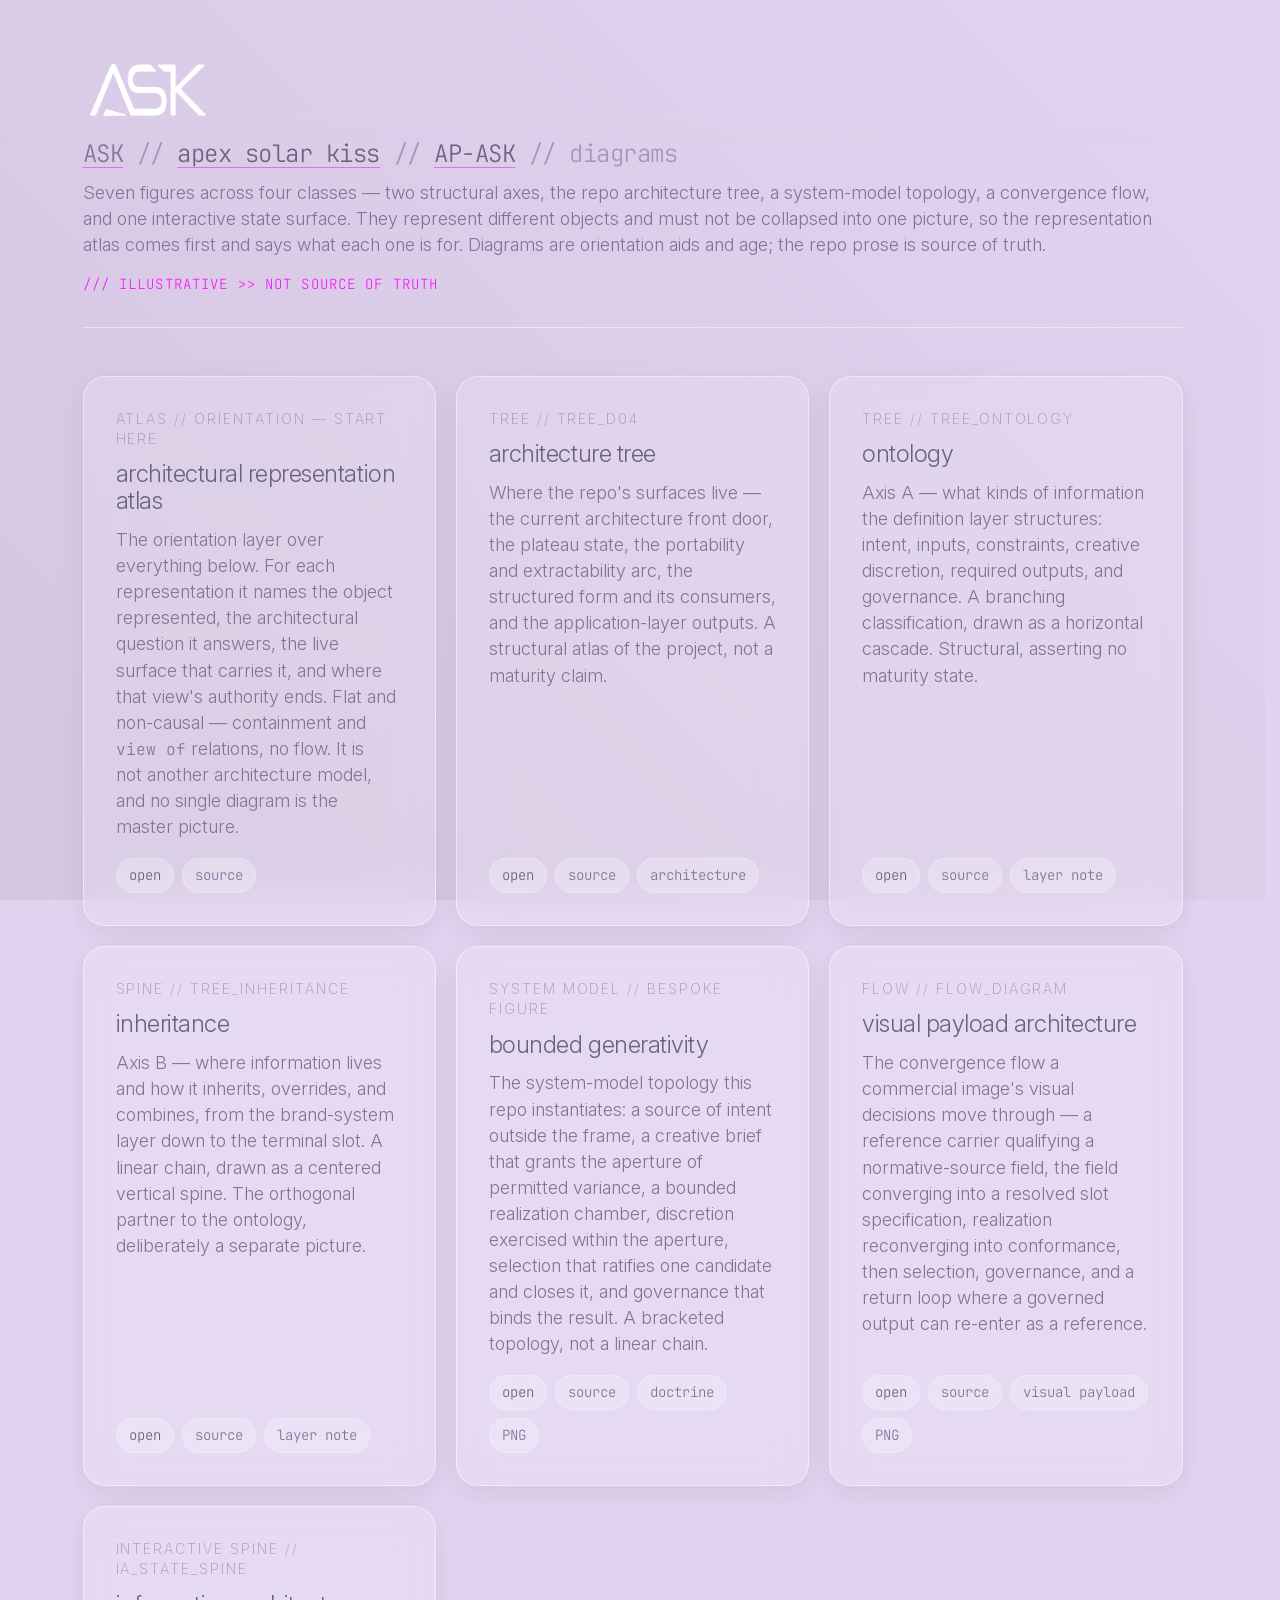
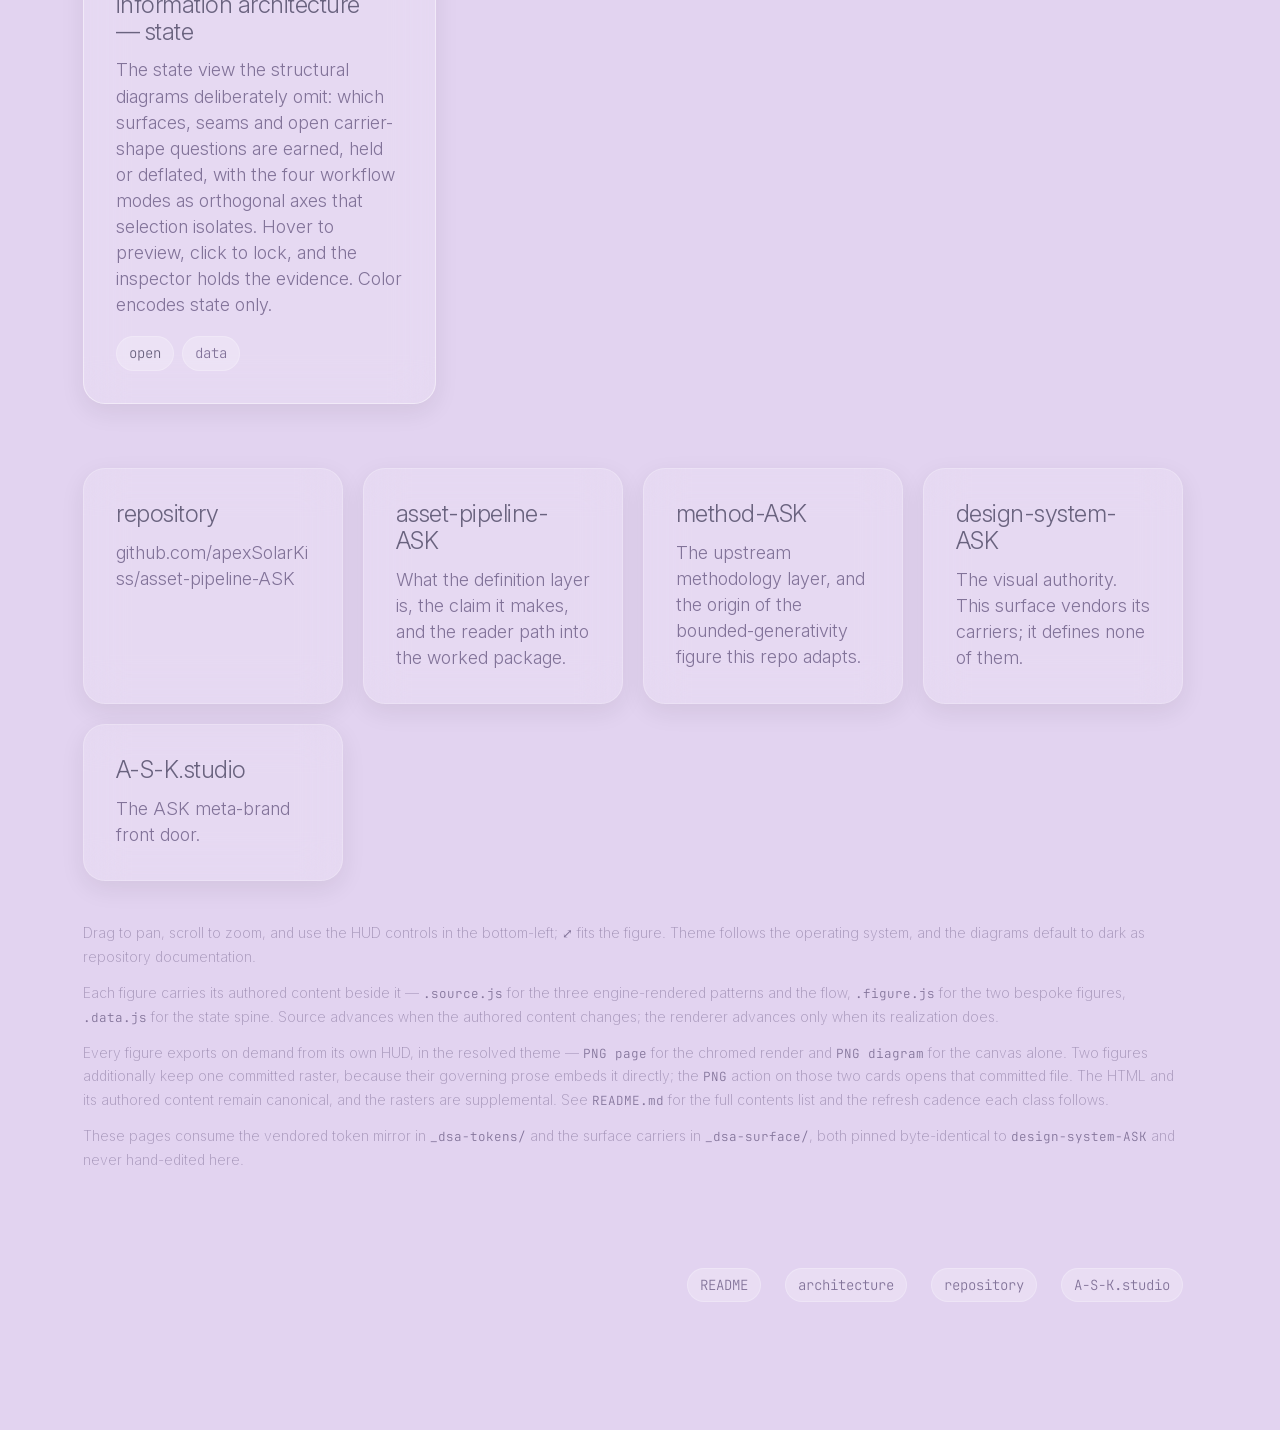
==== docs/diagrams/index.html @ 3e55ba70 "feat(read): build reading pages from the Markdown at deploy time, beside the approved landing page (" ====
<!DOCTYPE html>
<html lang="en">
<head>
<meta charset="UTF-8">
<meta name="viewport" content="width=device-width, initial-scale=1.0">
<title>asset-pipeline-ASK // diagrams</title>
<meta name="description" content="asset-pipeline-ASK // seven illustrative figures across four classes — the representation atlas that orients them, two structural axes, the repo architecture tree, the bounded-generativity system model, the visual-payload convergence flow, and the interactive architecture-state spine.">
<meta name="color-scheme" content="light dark">
<link rel="icon" type="image/svg+xml" href="/favicon.svg">
<link rel="icon" type="image/png" sizes="32x32" href="/favicon-32.png">
<link rel="apple-touch-icon" href="/apple-touch-icon.png">
<!-- ============================================================
     DIAGRAM FRONT DOOR — asset-pipeline-ASK/docs/diagrams/index.html

     A live navigation surface for the seven diagram pages in this folder. It
     opens from the deployment or by double-click from a clean clone. Local
     assets and destinations inside the deployed `docs/` root resolve relative
     to this file. Repo-root owner documents outside that root, and fleet routes
     to other repos or surfaces, use canonical external locators.

     In a clone, the source, data, document and README links open the raw
     files they name. The site build (tools/read/) composes the deployed copy
     of this page from this file: it maps each of those links to the reading
     page or source view generated from the same file, and renders the
     build-only <template data-read-build> fragment, whose destination exists
     only in a built site: the documents route below. Apart from those links
     and the template's tags, the page is served as written here, and the
     figures, PNGs and diagram files are the same in both.

     This page is ASSET-PIPELINE-ASK-OWNED composition over vendored
     design-system-ASK carriers. The carriers under _dsa-surface/ are pinned
     byte-identical copies and are never hand-edited here; the tokens and fonts
     resolve from the existing _dsa-tokens/ mirror this folder already carries
     for the diagrams, so no second token or font copy exists.

     TIER BOUNDARY. This page is an ASK-branded surface and carries an
     ASK-assigned Tier-3 value in the shell's mark slot. The seven figures it
     indexes remain Tier 1 + Tier 2 only — the assignment does not propagate
     into them, does not make asset-pipeline-ASK ASK-the-entity, and does not
     come from surface-shell, which ships a slot and no mark. Any future
     independent asset-pipeline-ASK brand is a separate identity migration.
     See README.md.

     ORDER IS SEMANTIC, NOT GEOMETRIC. The representation atlas leads because it
     is the orientation layer over everything below it — it names, per view, the
     object represented, the question it answers, and where that view's authority
     ends. No single diagram is the master picture. It takes the same inert card
     as every other figure: one grid, one panel class, no hero variant. The
     remaining six hold the folder's existing inventory order.

     The diagrams are ILLUSTRATIVE, not source of truth. Repo prose is
     authoritative; each card links the document that owns what it draws, where a
     current public owner exists. The atlas is an orientation aid over the other
     views rather than a modelled object with its own doctrine owner, and the
     state spine is authored in its own data carrier — so neither borrows a third
     action it does not have. Two figures carry a committed raster because their
     governing prose embeds it directly; those cards expose it.
     ============================================================ -->
<link rel="stylesheet" href="_dsa-tokens/colors_and_type.css">
<link rel="stylesheet" href="_dsa-surface/surface-panel.css">
<link rel="stylesheet" href="_dsa-surface/surface-action.css">
<link rel="stylesheet" href="_dsa-surface/surface-shell.css">
<style>
  :root { --gap: 20px; }
  /* Local delta only. The foundation already binds the gradient, the foreground
     ramp, the sans default and antialiasing; restating them here would also
     reset background-attachment and give this surface a different gradient
     behavior from the rest of the family. What remains is a full-height field.

     No page-wide font-family sits here. Mono is the earned exception, declared
     by the roles that hold it — the shell title, badge and footer, the compact
     actions, and code literals through the foundation — never a page default. */
  body { min-height: 100vh; }

  /* min(320px, 100%): keep the 320px track minimum wherever the content column
     can hold it, but let the track shrink to the available width on a narrow
     phone. A bare 320px minimum overflows the shell's content column at a 320px
     viewport. */
  .grid { display: grid; grid-template-columns: repeat(auto-fill, minmax(min(320px, 100%), 1fr)); gap: var(--gap); }

  /* Card chrome and column rhythm resolve from the vendored surface-panel
     contract. Only what that contract deliberately leaves to the consuming
     surface stays here. */
  .card .cls { font-size: var(--fs-caption); letter-spacing: 0.14em; text-transform: uppercase; color: var(--fg-3); }
  .card p { color: var(--fg-2); }

  /* The action ROW is this page's — where controls sit in the card, how they
     wrap, and the rhythm above them. The controls themselves are the vendored
     surface-action contract and declare their own type, geometry, paint and
     interaction. Four actions is this page's maximum and wraps to a second line
     before the card's own column narrows. */
  .actions { display: flex; flex-wrap: wrap; gap: 8px; margin-top: auto; padding-top: 6px; }

  /* Repo-level destinations. Each has exactly one target, so each is a
     full-panel link — the panel IS the anchor and carries no control inside it.
     That is the opposite relationship from a diagram card, which is inert and
     carries its own actions, and the two must not be conflated. */
  .routes { display: grid; grid-template-columns: repeat(auto-fill, minmax(min(240px, 100%), 1fr)); gap: var(--gap); margin-top: var(--space-8); }
  .route { min-width: 0; }
  .route .name { display: block; }
  /* Two declarations the shared panel contract deliberately does NOT own: the
     supporting foreground, which each consuming surface keeps, and the URL
     break. Without the foreground these descriptions inherit
     `a.surface-panel`'s --fg-1 and collapse onto the title's level; `anywhere`
     gives the bare repository URL a break opportunity and lowers its
     min-content contribution. */
  .route .what { display: block; color: var(--fg-2); overflow-wrap: anywhere; }

  .page-note { margin: 40px 0 0; color: var(--fg-3); font-size: var(--fs-caption); line-height: 1.7;
               display: flex; flex-direction: column; gap: var(--space-3); }
  /* The foundation styles bare `p` at Body size on its own line-height and
     foreground, and an element rule outranks what a container passes down — so
     size, line-height AND color are restated as `inherit`. Without color these
     paragraphs render brighter than the code spans inside them. */
  .page-note p { margin: 0; font-size: inherit; line-height: inherit; color: inherit; }
  .page-note code { color: var(--fg-2); }
</style>
</head>
<body>
<div class="surface">

  <header class="surface-head">
    <div class="surface-head-main">
      <a class="surface-mark" href="index.html" aria-label="asset-pipeline-ASK diagrams home">
        <img class="surface-mark-light" src="_dsa-surface/assets/logo-ASK-white.png" alt="" aria-hidden="true" width="2160" height="974">
        <img class="surface-mark-dark" src="_dsa-surface/assets/logo-ASK-lavender-ASK.png" alt="" aria-hidden="true" width="2160" height="974">
      </a>
      <!-- BREADCRUMB, not a plain title. This surface has real navigable public
           ancestors above it, and the pattern's test is ancestry rather than local
           rootedness, so the complete public path is shown: the meta-brand front
           door, the apex solar kiss studio route, the project's landing page at
           the deployment root, and the current leaf. That ancestor is labeled
           `AP-ASK`, the project's public name, because a segment names the place
           it goes rather than a repository namespace; the GitHub repository is a
           UTILITY destination and sits in the navigation panel, never in the
           ancestry. The chain is authored once, visibly; the panel derives its
           path from it, which is why there is no data-nav-root-* configuration
           below. -->
      <nav class="surface-breadcrumb" aria-label="Breadcrumb">
        <h1 class="surface-title"><a class="org" href="https://a-s-k.studio/">ASK</a> <span class="sep" aria-hidden="true">//</span> <a href="https://a-s-k.studio/apex-solar-kiss">apex solar kiss</a> <span class="sep" aria-hidden="true">//</span> <a href="../index.html">AP-ASK</a> <span class="sep" aria-hidden="true">//</span> <span class="page" aria-current="page">diagrams</span></h1>
      </nav>
      <p class="surface-lede">Seven figures across four classes — two structural axes, the repo architecture tree, a
        system-model topology, a convergence flow, and one interactive state surface. They represent different objects
        and must not be collapsed into one picture, so the representation atlas comes first and says what each one is
        for. Diagrams are orientation aids and age; the repo prose is source of truth.</p>
      <span class="surface-badge">illustrative &gt;&gt; not source of truth</span>
    </div>
  </header>

  <hr class="surface-rule">

  <main class="surface-payload">

  <div class="grid">

    <div class="card surface-panel">
      <div class="cls">atlas // orientation — start here</div>
      <h2 class="surface-panel-title">architectural representation atlas</h2>
      <p class="surface-panel-support">The orientation layer over everything below. For each representation it names the object represented, the architectural question it answers, the live surface that carries it, and where that view's authority ends. Flat and non-causal — containment and <code>view of</code> relations, no flow. It is not another architecture model, and no single diagram is the master picture.</p>
      <div class="actions">
        <a class="surface-action" href="asset-pipeline-ASK_architectural-representation-atlas.html">open</a>
        <a class="surface-action surface-action--secondary" href="asset-pipeline-ASK_architectural-representation-atlas.figure.js">source</a>
      </div>
    </div>

    <div class="card surface-panel">
      <div class="cls">tree // TREE_D04</div>
      <h2 class="surface-panel-title">architecture tree</h2>
      <p class="surface-panel-support">Where the repo's surfaces live — the current architecture front door, the plateau state, the portability and extractability arc, the structured form and its consumers, and the application-layer outputs. A structural atlas of the project, not a maturity claim.</p>
      <div class="actions">
        <a class="surface-action" href="asset-pipeline-ASK_architecture-tree.html">open</a>
        <a class="surface-action surface-action--secondary" href="asset-pipeline-ASK_architecture-tree.source.js">source</a>
        <a class="surface-action surface-action--secondary" href="../architecture.md">architecture</a>
      </div>
    </div>

    <div class="card surface-panel">
      <div class="cls">tree // TREE_ONTOLOGY</div>
      <h2 class="surface-panel-title">ontology</h2>
      <p class="surface-panel-support">Axis A — what kinds of information the definition layer structures: intent, inputs, constraints, creative discretion, required outputs, and governance. A branching classification, drawn as a horizontal cascade. Structural, asserting no maturity state.</p>
      <div class="actions">
        <a class="surface-action" href="asset-pipeline-ASK_ontology-tree.html">open</a>
        <a class="surface-action surface-action--secondary" href="asset-pipeline-ASK_ontology-tree.source.js">source</a>
        <a class="surface-action surface-action--secondary" href="../layer-disambiguation-note-v1.md">layer note</a>
      </div>
    </div>

    <div class="card surface-panel">
      <div class="cls">spine // TREE_INHERITANCE</div>
      <h2 class="surface-panel-title">inheritance</h2>
      <p class="surface-panel-support">Axis B — where information lives and how it inherits, overrides, and combines, from the brand-system layer down to the terminal slot. A linear chain, drawn as a centered vertical spine. The orthogonal partner to the ontology, deliberately a separate picture.</p>
      <div class="actions">
        <a class="surface-action" href="asset-pipeline-ASK_inheritance-spine.html">open</a>
        <a class="surface-action surface-action--secondary" href="asset-pipeline-ASK_inheritance-spine.source.js">source</a>
        <a class="surface-action surface-action--secondary" href="../layer-disambiguation-note-v1.md">layer note</a>
      </div>
    </div>

    <div class="card surface-panel">
      <div class="cls">system model // bespoke figure</div>
      <h2 class="surface-panel-title">bounded generativity</h2>
      <p class="surface-panel-support">The system-model topology this repo instantiates: a source of intent outside the frame, a creative brief that grants the aperture of permitted variance, a bounded realization chamber, discretion exercised within the aperture, selection that ratifies one candidate and closes it, and governance that binds the result. A bracketed topology, not a linear chain.</p>
      <div class="actions">
        <a class="surface-action" href="asset-pipeline-ASK_bounded-generativity.html">open</a>
        <a class="surface-action surface-action--secondary" href="asset-pipeline-ASK_bounded-generativity.figure.js">source</a>
        <a class="surface-action surface-action--secondary" href="../creative-discretion-doctrine-v1.md">doctrine</a>
        <a class="surface-action surface-action--secondary" href="asset-pipeline-ASK_bounded-generativity-dark.png">PNG</a>
      </div>
    </div>

    <div class="card surface-panel">
      <div class="cls">flow // FLOW_DIAGRAM</div>
      <h2 class="surface-panel-title">visual payload architecture</h2>
      <p class="surface-panel-support">The convergence flow a commercial image's visual decisions move through — a reference carrier qualifying a normative-source field, the field converging into a resolved slot specification, realization reconverging into conformance, then selection, governance, and a return loop where a governed output can re-enter as a reference.</p>
      <div class="actions">
        <a class="surface-action" href="asset-pipeline-ASK_visual-payload-architecture.html">open</a>
        <a class="surface-action surface-action--secondary" href="asset-pipeline-ASK_visual-payload-architecture.source.js">source</a>
        <a class="surface-action surface-action--secondary" href="../visual-payload-architecture-v2.md">visual payload</a>
        <a class="surface-action surface-action--secondary" href="asset-pipeline-ASK_visual-payload-architecture.png">PNG</a>
      </div>
    </div>

    <div class="card surface-panel">
      <div class="cls">interactive spine // IA_STATE_SPINE</div>
      <h2 class="surface-panel-title">information architecture — state</h2>
      <p class="surface-panel-support">The state view the structural diagrams deliberately omit: which surfaces, seams and open carrier-shape questions are earned, held or deflated, with the four workflow modes as orthogonal axes that selection isolates. Hover to preview, click to lock, and the inspector holds the evidence. Color encodes state only.</p>
      <div class="actions">
        <a class="surface-action" href="interactive/asset-pipeline-ASK_ia-state-spine.html">open</a>
        <a class="surface-action surface-action--secondary" href="interactive/asset-pipeline-ASK_ia-state-spine.data.js">data</a>
      </div>
    </div>

  </div>

  <div class="routes">
    <a class="route surface-panel" href="https://github.com/apexSolarKiss/asset-pipeline-ASK" target="_blank" rel="noopener">
      <span class="name surface-panel-title">repository</span>
      <span class="what surface-panel-support">github.com/apexSolarKiss/asset-pipeline-ASK</span>
    </a>
    <a class="route surface-panel" href="https://github.com/apexSolarKiss/asset-pipeline-ASK/blob/main/README.md" target="_blank" rel="noopener">
      <span class="name surface-panel-title">asset-pipeline-ASK</span>
      <span class="what surface-panel-support">What the definition layer is, the claim it makes, and the reader path into the worked package.</span>
    </a>
    <template data-read-build>
    <a class="route surface-panel" href="../read/index.html">
      <span class="name surface-panel-title">documents</span>
      <span class="what surface-panel-support">The reader path, from the problem to the deeper artifacts, rendered from this repository. Each page links GitHub and its raw file.</span>
    </a>
    </template>
    <a class="route surface-panel" href="https://github.com/apexSolarKiss/method-ASK" target="_blank" rel="noopener">
      <span class="name surface-panel-title">method-ASK</span>
      <span class="what surface-panel-support">The upstream methodology layer, and the origin of the bounded-generativity figure this repo adapts.</span>
    </a>
    <a class="route surface-panel" href="https://github.com/apexSolarKiss/design-system-ASK" target="_blank" rel="noopener">
      <span class="name surface-panel-title">design-system-ASK</span>
      <span class="what surface-panel-support">The visual authority. This surface vendors its carriers; it defines none of them.</span>
    </a>
    <a class="route surface-panel" href="https://a-s-k.studio/" target="_blank" rel="noopener">
      <span class="name surface-panel-title">A-S-K.studio</span>
      <span class="what surface-panel-support">The ASK meta-brand front door.</span>
    </a>
  </div>

  <div class="page-note">
    <p>Drag to pan, scroll to zoom, and use the HUD controls in the bottom-left; <code>⤢</code> fits the figure. Theme follows the operating system, and the diagrams default to dark as repository documentation.</p>
    <p>Each figure carries its authored content beside it — <code>.source.js</code> for the three engine-rendered patterns and the flow, <code>.figure.js</code> for the two bespoke figures, <code>.data.js</code> for the state spine. Source advances when the authored content changes; the renderer advances only when its realization does.</p>
    <p>Every figure exports on demand from its own HUD, in the resolved theme — <code>PNG page</code> for the chromed render and <code>PNG diagram</code> for the canvas alone. Two figures additionally keep one committed raster, because their governing prose embeds it directly; the <code>PNG</code> action on those two cards opens that committed file. The HTML and its authored content remain canonical, and the rasters are supplemental. See <code>README.md</code> for the full contents list and the refresh cadence each class follows.</p>
    <p>These pages consume the vendored token mirror in <code>_dsa-tokens/</code> and the surface carriers in <code>_dsa-surface/</code>, both pinned byte-identical to <code>design-system-ASK</code> and never hand-edited here.</p>
  </div>

  </main>

  <!-- Terminal destinations, as compact actions. The re-vendored shell retires
       its former unboxed terminal-link role deliberately, so a footer item that
       forgot its classes fails visibly rather than approximating the old look.
       They remain anchors: each one has a destination, and two leave the origin. -->
  <footer class="surface-footer">
    <a class="surface-action surface-action--secondary" href="README.md">README</a>
    <a class="surface-action surface-action--secondary" href="../architecture.md">architecture</a>
    <a class="surface-action surface-action--secondary" href="https://github.com/apexSolarKiss/asset-pipeline-ASK" target="_blank" rel="noopener">repository</a>
    <a class="surface-action surface-action--secondary" href="https://a-s-k.studio/" target="_blank" rel="noopener">A-S-K.studio</a>
  </footer>

  <!-- Responsive navigation. The identity mark discloses the panel, one meaning
       for the mark wherever it appears.

       PARENT FORM. The seven figures are this surface's CHILDREN rather than its
       siblings, so the current-position marker carries a nested list. The
       current label and its aria-current are authored once, in the visible
       breadcrumb above — never repeated here — and `diagrams` is deliberately
       not restated as an "overview" child, because two rows reaching one
       destination is the defect this IA removes. The repository is a utility
       destination and sits in the utility row, not in the ancestry. -->
  <template class="surface-nav-source">
    <ul class="surface-nav-local">
      <li data-surface-nav-current>
        <ul>
          <li><a href="asset-pipeline-ASK_architectural-representation-atlas.html">architectural representation atlas</a></li>
          <li><a href="asset-pipeline-ASK_architecture-tree.html">architecture tree</a></li>
          <li><a href="asset-pipeline-ASK_ontology-tree.html">ontology</a></li>
          <li><a href="asset-pipeline-ASK_inheritance-spine.html">inheritance</a></li>
          <li><a href="asset-pipeline-ASK_bounded-generativity.html">bounded generativity</a></li>
          <li><a href="asset-pipeline-ASK_visual-payload-architecture.html">visual payload architecture</a></li>
          <li><a href="interactive/asset-pipeline-ASK_ia-state-spine.html">information architecture — state</a></li>
        </ul>
      </li>
    </ul>
    <p class="surface-nav-utilities">
      <a class="surface-action surface-action--secondary" href="https://github.com/apexSolarKiss/asset-pipeline-ASK" target="_blank" rel="noopener">repository</a>
    </p>
  </template>

</div>

<script src="_dsa-surface/surface-shell.js"></script>
</body>
</html>
---- docs/diagrams/_dsa-tokens/colors_and_type.css ----
/* =========================================================================
   ASK Design System — Foundational tokens

   Source of truth: ASK's canonical `visual-identity-system.md`.
   This file is a downstream implementation of that spec. When the two
   disagree, the canonical file wins.

   Type: Inter for interface + display; JetBrains Mono for code, technical
   and tabular data. Contrast is weight, not size.
   Color: two diagonal gradients, a core identity set, with sanctioned surface,
   UI accents (2) and emphasis accents (3, sparing).
   ========================================================================= */

/* =========================================================================
   Tier model (internal organization)

   Tokens below are organized into three internally-demarcated zones so
   future ASK-family instances can extract cleanly:

     TIER 1 — Foundation (identity-free, reusable)
       spacing, type scale, motion, radii, semantic role tokens, the
       light/dark gradient mechanism. Reusable beyond ASK; no identity bound.

     TIER 2 — ASK design language (family DNA, inheritable)
       palette values, lavender-ASK (#D4C6E1) named color, the two specific
       45deg gradient stops, Inter + JetBrains Mono type choices. Inheritable
       by ASK-family child instances. The --ask-* variable prefix is the
       canonical implementation namespace for these Tier 2 tokens; it travels
       with Tier 2 by reference and does not itself create Tier 3 identity.

     TIER 3 — ASK instance identity (NOT inherited by children)
       ASK's Tier 3 consists of the ASK name and logo-ASK wordmark
       (in assets/, not this file). The file header above identifies the
       owner carrier for provenance; it is not child-instance identity.
       Child ASK-family instances supply their own Tier 3.

   Section comments below mark which tier each block belongs to. Do not fuse
   Tier 2 values into Tier 1 primitives or bleed Tier 3 into Tier 2.
   ========================================================================= */

/* ==== TIER 2 — Type choices (Inter, JetBrains Mono) ==== */

@font-face {
  font-family: 'Inter';
  src: url('fonts/InterVariable.woff2') format('woff2-variations'),
       url('fonts/InterVariable.woff2') format('woff2');
  font-weight: 100 900;
  font-style: normal;
  font-display: swap;
}
@font-face {
  font-family: 'Inter';
  src: url('fonts/InterVariable-Italic.woff2') format('woff2-variations'),
       url('fonts/InterVariable-Italic.woff2') format('woff2');
  font-weight: 100 900;
  font-style: italic;
  font-display: swap;
}
@font-face {
  font-family: 'JetBrains Mono';
  src: url('fonts/JetBrainsMono.woff2') format('woff2-variations'),
       url('fonts/JetBrainsMono.woff2') format('woff2');
  font-weight: 100 800;
  font-style: normal;
  font-display: swap;
}
@font-face {
  font-family: 'JetBrains Mono';
  src: url('fonts/JetBrainsMono-Italic.woff2') format('woff2-variations'),
       url('fonts/JetBrainsMono-Italic.woff2') format('woff2');
  font-weight: 100 800;
  font-style: italic;
  font-display: swap;
}

:root {
  /* ==== TIER 2 — ASK design language (palette values + named lavender-ASK) ==== */
  /* ---------- Core set — backgrounds, wordmark, dark-mode text ---------- */
  --ask-white:          #FFFFFF;   /* light-mode WORDMARK (brand mark) — not body text */
  --ask-lavender-light: #E2D3F0;   /* light gradient, top-right; also the light browser / under-page edge */
  --ask-lavender-dark:  #D4C6E1;   /* lavender-ASK — light gradient bottom-left + dark-mode text */
  --ask-ink-light:      #201D26;   /* dark gradient, bottom-left */
  --ask-ink-dark:       #0A090C;   /* dark gradient, top-right */

  /* Named alias: #D4C6E1 is canonically "lavender-ASK". The --ask-lavender-dark
     CSS variable name is retained for backwards compatibility; --ask-lavender-ask
     is the canonical alias going forward. Both resolve to the same hex. */
  --ask-lavender-ask:   #D4C6E1;

  /* ---------- Foreground value (Tier-1 --fg-1 references this; role value, not a brand-named color) ---------- */
  --ask-fg-light:       #6A637F;   /* default light-mode foreground — the approved dark purple (A-S-K.studio, diagrams, artifact templates) */

  /* ---------- Surface (card / container fill) ---------- */
  --ask-surface:        #BFB3D4;
  --ask-surface-hover:  #C9BCDE;

  /* ---------- UI accents (muted, secondary use) ---------- */
  --ask-ui-accent-1:    #8B79A2;   /* muted plum */
  --ask-ui-accent-2:    #AE87C2;   /* lavender-mid */

  /* ---------- Emphasis accents (sparing — three only) ---------- */
  --ask-emphasis-magenta: #FF00FF;
  --ask-emphasis-violet:  #AA40FF;
  --ask-emphasis-cyan:    #00BEFF;

  /* ==== TIER 1 — Foundation (semantic role tokens; gradient mechanism uses Tier 2 values) ==== */
  /* ---------- Semantic — Light mode (default) ---------- */
  --bg-from: var(--ask-lavender-dark);                /* bottom-left */
  --bg-to:   var(--ask-lavender-light);               /* top-right */
  --bg-gradient: linear-gradient(45deg, var(--bg-from) 0%, var(--bg-to) 100%);

  --fg-1: var(--ask-fg-light);                        /* default light-mode foreground — the approved dark purple #6A637F */
  --fg-2: #827399;                                    /* secondary text */
  --fg-3: rgba(130, 115, 153, 0.62);                  /* tertiary / hint */
  --fg-on-card: var(--fg-high-contrast);              /* fixed high-contrast foreground for the FIXED --surface-solid fill. Theme-invariant on purpose: --surface-solid does not flip, so a foreground that did would fail against it in one mode */
  --fg-high-contrast: var(--ask-ink-light);           /* OPT-IN high-contrast role (#201D26). It never rebinds the general gradient-surface foreground roles — --fg-1/-2/-3 stay as approved — is never the default foreground, and is never selected by font size. A bounded element or region may opt in only once registered: approved uses are listed in README.md under "High-contrast foreground — registered uses", and a new one requires measured need, explicit ASK authorization, and registration there before merge */

  --line-1: rgba(255, 255, 255, 0.45);                /* hairline divider */
  --line-2: rgba(255, 255, 255, 0.22);                /* fainter rule */
  --line-inverse: rgba(32, 29, 38, 0.16);

  --surface-glass:   rgba(255, 255, 255, 0.14);       /* frosted card */
  --surface-glass-2: rgba(255, 255, 255, 0.24);       /* frosted card, lifted */
  --surface-solid:   var(--ask-surface);
  --surface-hover:   var(--ask-surface-hover);

  --shadow-sm: 0 1px 2px rgba(32, 29, 38, 0.06);
  --shadow-md: 0 8px 24px rgba(32, 29, 38, 0.08);
  --shadow-lg: 0 24px 60px rgba(32, 29, 38, 0.12);
  --shadow-glow: 0 0 0 1px rgba(255,255,255,0.35), 0 8px 32px rgba(139,121,162,0.18);

  /* ==== TIER 2 — Type choices (font families) ==== */
  /* ---------- Type ---------- */
  --font-sans: 'Inter', ui-sans-serif, system-ui, -apple-system, 'Segoe UI', Roboto, sans-serif;
  --font-mono: 'JetBrains Mono', ui-monospace, 'SF Mono', Menlo, monospace;

  /* ==== TIER 1 — Foundation (type scale, spacing, radii, motion) ==== */
  /* Canonical scale: contrast is weight, not size. */
  --fs-display: 96px;       /* hero only */
  --fs-h1: 48px;
  --fs-h2: 36px;
  --fs-h3: 28px;
  --fs-body: 24px;
  --fs-small: 18px;
  --fs-caption: 14px;

  --fw-extralight: 200;
  --fw-light: 300;
  --fw-regular: 400;
  --fw-medium: 500;
  --fw-semibold: 600;

  --lh-display: 1.02;
  --lh-heading: 1.12;
  --lh-body: 1.45;
  --lh-tight: 1.2;

  --tracking-tight: -0.02em;
  --tracking-normal: 0;
  --tracking-wide: 0.08em;
  --tracking-caption: 0.14em;
  --tracking-display: -0.035em;

  /* ---------- Spacing (4-px base) ---------- */
  --space-0: 0;
  --space-1: 4px;
  --space-2: 8px;
  --space-3: 12px;
  --space-4: 16px;
  --space-5: 24px;
  --space-6: 32px;
  --space-7: 48px;
  --space-8: 64px;
  --space-9: 96px;
  --space-10: 128px;

  /* ---------- Radii ---------- */
  --radius-xs: 4px;
  --radius-sm: 8px;
  --radius-md: 14px;
  --radius-lg: 22px;
  --radius-xl: 32px;
  --radius-pill: 999px;

  /* ---------- Motion ---------- */
  --ease-out: cubic-bezier(0.22, 1, 0.36, 1);
  --ease-in-out: cubic-bezier(0.65, 0, 0.35, 1);
  --dur-1: 120ms;
  --dur-2: 220ms;
  --dur-3: 420ms;
  --dur-4: 720ms;
}

/* ==== TIER 1 — Foundation (dark-mode mechanism; references Tier 2 values) ==== */
/* ---------- Dark mode ---------- */
:root[data-theme="dark"],
.theme-dark {
  --bg-from: var(--ask-ink-light);                    /* bottom-left */
  --bg-to:   var(--ask-ink-dark);                     /* top-right */
  --bg-gradient: linear-gradient(45deg, var(--bg-from) 0%, var(--bg-to) 100%);

  --fg-1: var(--ask-lavender-dark);
  --fg-2: rgba(212, 198, 225, 0.72);
  --fg-3: rgba(212, 198, 225, 0.48);

  --line-1: rgba(212, 198, 225, 0.22);
  --line-2: rgba(212, 198, 225, 0.10);
  --line-inverse: rgba(212, 198, 225, 0.16);

  --surface-glass:   rgba(212, 198, 225, 0.06);
  --surface-glass-2: rgba(212, 198, 225, 0.10);

  --shadow-sm: 0 1px 2px rgba(0, 0, 0, 0.4);
  --shadow-md: 0 8px 24px rgba(0, 0, 0, 0.45);
  --shadow-lg: 0 24px 60px rgba(0, 0, 0, 0.55);
  --shadow-glow: 0 0 0 1px rgba(212,198,225,0.18), 0 8px 32px rgba(0,0,0,0.6);
}

/* ==== TIER 1 — Foundation (auto dark-mode bridge: OS preference under no-explicit-theme guard; mirrors explicit dark-mode values) ==== */
/* ---------- Dark mode — auto (OS preference) ---------- */
@media (prefers-color-scheme: dark) {
  :root:not([data-theme="light"]):not([data-theme="dark"]) {
    --bg-from: var(--ask-ink-light);                    /* bottom-left */
    --bg-to:   var(--ask-ink-dark);                     /* top-right */
    --bg-gradient: linear-gradient(45deg, var(--bg-from) 0%, var(--bg-to) 100%);

    --fg-1: var(--ask-lavender-dark);
    --fg-2: rgba(212, 198, 225, 0.72);
    --fg-3: rgba(212, 198, 225, 0.48);

    --line-1: rgba(212, 198, 225, 0.22);
    --line-2: rgba(212, 198, 225, 0.10);
    --line-inverse: rgba(212, 198, 225, 0.16);

    --surface-glass:   rgba(212, 198, 225, 0.06);
    --surface-glass-2: rgba(212, 198, 225, 0.10);

    --shadow-sm: 0 1px 2px rgba(0, 0, 0, 0.4);
    --shadow-md: 0 8px 24px rgba(0, 0, 0, 0.45);
    --shadow-lg: 0 24px 60px rgba(0, 0, 0, 0.55);
    --shadow-glow: 0 0 0 1px rgba(212,198,225,0.18), 0 8px 32px rgba(0,0,0,0.6);
  }
}

/* ==== TIER 1 — Foundation (base resets, semantic typography, utilities; references Tier 2 type + role tokens) ==== */
/* =========================================================================
   Base resets + semantic typography
   ========================================================================= */
/* ---------- Browser / under-page edge — ROOT-ONLY ----------
   The browser derives its under-page area (the over-scroll pocket above and
   below the document) from a SOLID background colour, and its scrollbar and
   form-control rendering from `color-scheme`. Both are page-wide, so both are
   owned by the ROOT and nowhere else.

   `--bg-edge` is the Tier-1 semantic role; it binds the existing palette values
   and creates none. The base reset below paints it on `html` UNDER the gradient,
   so nothing on the page changes visually — the gradient still covers the
   viewport, and the solid only shows where the browser reaches past the document.

   Root-scoped on purpose. The general dark-mode blocks above deliberately also
   match a DESCENDANT `.theme-dark`, which is correct for local subtree theming
   but cannot be correct here: custom properties inherit downward, so a
   `.theme-dark` on `body` would resolve dark for the subtree while `html` — the
   element that actually owns the canvas — kept the light edge, giving dark
   content inside the root-owned browser edge. These selectors therefore match the root
   only, and a descendant `.theme-dark` deliberately leaves the canvas alone. */
:root {
  --bg-edge: var(--ask-lavender-light);
  color-scheme: light;
}
:root[data-theme="dark"],
:root.theme-dark {
  --bg-edge: var(--ask-ink-dark);
  color-scheme: dark;
}
@media (prefers-color-scheme: dark) {
  :root:not([data-theme="light"]):not([data-theme="dark"]):not(.theme-dark) {
    --bg-edge: var(--ask-ink-dark);
    color-scheme: dark;
  }
}

html, body {
  margin: 0;
  /* LONGHAND, deliberately. The `background` shorthand resets background-color to
     transparent, which is what left the canvas with no solid layer to derive the
     edge from. Written as longhands so a later edit cannot silently undo it. */
  background-image: var(--bg-gradient);
  background-attachment: fixed;
  color: var(--fg-1);
  font-family: var(--font-sans);
  font-size: var(--fs-body);
  font-weight: var(--fw-extralight);
  line-height: var(--lh-body);
  letter-spacing: var(--tracking-normal);
  -webkit-font-smoothing: antialiased;
  text-rendering: optimizeLegibility;
}
/* The root carries the solid edge; the body stays transparent so the root's
   background is what propagates to the canvas. */
html { background-color: var(--bg-edge); }
body { background-color: transparent; }

h1, .h1 {
  font-family: var(--font-sans);
  font-size: var(--fs-h1);
  font-weight: var(--fw-regular);
  line-height: var(--lh-heading);
  letter-spacing: var(--tracking-tight);
  margin: 0 0 var(--space-5) 0;
  color: var(--fg-1);
  text-wrap: pretty;
}

h2, .h2 {
  font-family: var(--font-sans);
  font-size: var(--fs-h2);
  font-weight: var(--fw-regular);
  line-height: var(--lh-heading);
  letter-spacing: var(--tracking-tight);
  margin: 0 0 var(--space-4) 0;
  color: var(--fg-1);
  text-wrap: pretty;
}

h3, .h3 {
  font-family: var(--font-sans);
  font-size: var(--fs-h3);
  font-weight: var(--fw-light);
  line-height: var(--lh-tight);
  letter-spacing: var(--tracking-tight);
  margin: 0 0 var(--space-3) 0;
  color: var(--fg-1);
}

p, .body {
  font-size: var(--fs-body);
  font-weight: var(--fw-extralight);
  line-height: var(--lh-body);
  margin: 0 0 var(--space-4) 0;
  color: var(--fg-1);
  text-wrap: pretty;
}

.small  { font-size: var(--fs-small); font-weight: var(--fw-light); }
.caption{ font-size: var(--fs-caption); font-weight: var(--fw-regular); letter-spacing: var(--tracking-caption); text-transform: uppercase; color: var(--fg-2); }

.display {
  font-size: var(--fs-display);
  font-weight: var(--fw-extralight);
  line-height: var(--lh-display);
  letter-spacing: var(--tracking-display);
}

a {
  color: inherit;
  text-decoration: none;
  border-bottom: 1px solid var(--line-1);
  transition: border-color var(--dur-2) var(--ease-out), opacity var(--dur-2) var(--ease-out);
}
a:hover { border-bottom-color: currentColor; opacity: 0.92; }

/* Mono is for code, technical and tabular data only. */
code, kbd, pre, samp, .mono, [data-mono] {
  font-family: var(--font-mono);
  font-size: 0.9em;
  font-weight: var(--fw-light);
}

.tabular {
  font-family: var(--font-mono);
  font-variant-numeric: tabular-nums;
}

/* ==== TIER 2 — ASK design language (gradient utility classes carry the canonical 45deg stops) ==== */
/* =========================================================================
   Utility — backgrounds
   ========================================================================= */
.bg-ask-light { background: linear-gradient(45deg, #D4C6E1 0%, #E2D3F0 100%); color: var(--fg-1); }
.bg-ask-dark  { background: linear-gradient(45deg, #201D26 0%, #0A090C 100%); color: #D4C6E1; }
---- docs/diagrams/_dsa-surface/surface-panel.css ----
/* =========================================================================
   surface-panel — shared visual contract for live content panels.

   An OPT-IN LIVE-SURFACE VISUAL RULE under Foundations. It is not an artifact
   scaffold, not a surface pattern, not a component, and it is deliberately
   none of those: it owns PRESENTATION ONLY, and it owns no markup and no
   semantics. There is no template here, no required element, and no generated
   preview — a consuming surface writes its own markup and applies these
   classes to it.

   That boundary is the whole point. Two semantic forms share this appearance
   while sharing neither structure nor behavior:

     full-panel link    the panel element IS a native <a>; the whole panel is
                        the hit target and it contains no other link
     inert + internal   the panel is an <article> or <div> and carries its own
       links            links inside it — nav, chips, or action rows

   A component or a shared markup partial would have to either permit a link
   nested inside a link — invalid, and an accessibility defect — or flatten a
   difference that is real. A stylesheet does neither. It also means adopting
   this costs a consumer nothing structurally: add the classes, delete the
   local re-derivation.

   What it does NOT own, on purpose:

     support-copy foreground   each consuming surface owns its own; this
                               module sets none.
     interaction on inert      an <article> or <div> panel gets no hover, no
       panels                  press, and no pointer affordance from here. Only
                               a.surface-panel is given the repo's interaction
                               contract, because only it is actually pressable.
     layout of the payload     a consumer's own actions, chips, metadata rows,
                               and grids stay the consumer's.

   It introduces no token or new palette value. Geometry and the interaction
   edge retain raw literals where no role token exists — the 20px blur, an
   established value, and the 0.5px light-theme attention ring, new with the
   hover and focus treatment; neither has a token to resolve through. Every text
   size resolves through the foundation scale, and reusable colors resolve
   through existing roles. An unruled raw color or raw text size here is a
   defect.

   Scope: live content panels carrying a primary title, supporting copy, and
   optionally metadata and actions. Shared rectangularity is not shared
   semantics — token specimens, diagram nodes, artifact-scaffold cards, chips,
   badges, lightboxes, and image cards are NOT this population and must not be
   conformed to it.

   THE GLASS RECIPE IS AUTHORED HERE, ONCE. A panel selects three things that
   are governed separately: the page material (the glass fill, the 20px blur and
   the hairline edge), free attachment (every corner at --radius-lg) and raised
   elevation (--shadow-md). surface-treatments.css offers each of those as its
   own axis class, for a separate surface that is not a content panel. The axis
   classes share these declarations by selector grouping and never restate
   them, so a change to the recipe here reaches both. The panel material, which
   does not blur, shares the fill and the edge the same way. Four rules name the
   raised-elevation token again, because a box-shadow list cannot compose across
   rules: the linked panel's hover and focus rules below (three, by theme) and
   the composed emphasis shadow in surface-treatments.css. A change to the
   raised elevation updates those rules as well.

   Grouping changes nothing about a panel. Every selector in a list keeps its
   own specificity, no two of these rules set the same property, and every
   panel declaration stays in this file. It gives an axis class nothing else
   either: a surface carrying one is not a content panel and takes none of the
   panel's column, inset or interaction. The axis classes are defined here and
   documented in surface-treatments.css, which a page loads after this file;
   an artifact scaffold that inlines surface-treatments.css inlines this file
   before it.
   ========================================================================= */

/* The panel. A column, always: the support line sits BELOW its title rather
   than beside it, which is what makes a title-plus-support pair read the same
   way on every surface that adopts this. min-width: 0 is load-bearing beside
   any flex or grid parent — without it a long unbreakable string sets the
   panel's minimum size and pushes the row wider than its container. */
.surface-panel {
  display: flex;
  flex-direction: column;
  align-items: flex-start;
  gap: var(--space-3);
  min-width: 0;
  padding: var(--space-6);
}

/* The glass recipe, one axis per rule. MATERIAL: the page material blurs; the
   panel material shares the fill and the edge and does not blur. */
.surface-panel,
.surface-material-page,
.surface-material-panel {
  background: var(--surface-glass);
  border: 1px solid var(--line-1);
}
.surface-panel,
.surface-material-page {
  backdrop-filter: blur(20px);
  -webkit-backdrop-filter: blur(20px);
}
/* ATTACHMENT: free-standing, every corner rounded. */
.surface-panel,
.surface-attach-free {
  border-radius: var(--radius-lg);
}
/* ELEVATION: raised. */
.surface-panel,
.surface-elevation-raised {
  box-shadow: var(--shadow-md);
}

/* The panel primary label — Inter, sharing the primary-label object's size,
   weight and tracking with surface-shell's structural title. LEADING is shared
   with the shell's title forms on size, weight and tracking — but NOT on
   leading. Both .surface-title forms take 1.16, a metric the shell owns and
   earned from a wrapping, underlined locator; this label keeps --lh-heading
   (1.12) because it is a single line and has no such condition. The shell's
   older breadcrumb-only 1.35 is retired and is not what this refers to.

   The FAMILY is where the two part, and it is owned by the SELECTOR, allocated
   per role: `.surface-panel-title` is Inter, the foundation's default interface
   and display family; `.surface-title` is the mono structural locator, in both
   of the shell's title forms.
   `.surface-action` is a third role and a separate mono exception — not this
   one.

   The allocation holds regardless of what a panel label says. A panel title
   may name something technical or structural, and may contain `//` or any
   other terminalcore grammar, and it stays Inter, because the selector owns
   the role. Nothing here licenses reading a payload string to pick a family.
   Size, weight and tracking are shared across this label and both shell-title
   forms; leading is not, and that difference is deliberate. Those shared
   declarations are what still make a primary label read as one object across
   surfaces.

   Do not conform either implementation to the other. */
.surface-panel-title {
  margin: 0;
  font-family: var(--font-sans);
  font-size: var(--fs-body);
  font-weight: var(--fw-light);
  line-height: var(--lh-heading);
  letter-spacing: var(--tracking-tight);
}

/* Supporting copy, on the foundation's Small supporting-text role. The pair
   separates on SIZE — 24 against 18 — not on weight. Foreground is the
   consuming surface's, deliberately. */
.surface-panel-support {
  margin: 0;
  font-family: var(--font-sans);
  font-size: var(--fs-small);
  font-weight: var(--fw-light);
  line-height: var(--lh-body);
  letter-spacing: var(--tracking-normal);
}

/* A panel that is ITSELF a link. Only this form gets interaction, and it takes
   the repo README's hover/press/focus contract verbatim so every consumer
   inherits it rather than re-deriving it. Hover spends both approved limbs: the
   opacity drop, plus the border turning PURE MAGENTA — the attention treatment a
   compact action uses, shared with keyboard-visible focus. surface-action.css
   carries the full account of both.

   The apparent edge is 1.5px in light — the 1px border plus a 0.5px zero-blur
   ring — and 1px in dark. There is no glow and no layout change. Press keeps its
   scale.

   THE RING COMPOSES WITH --shadow-md; IT NEVER REPLACES IT. A panel's resting
   elevation is not an interaction state, so neither hover nor focus extinguishes
   it: both restate the shadow and draw the ring outside it, and dark restates
   the shadow alone. That is why the shadow appears in these rules at all. The
   composition is with THIS module's resting shadow; a rule cannot read another
   one. A consumer that gives a linked panel a different resting shadow restates
   it in its own hover and focus rules — composed with the 0.5px ring in light,
   alone under each dark path — later in source than this module.

   The two states stay independent — focus persists after the pointer leaves —
   and share only the paint. The 0.92 opacity drop remains hover's alone.

   An inert panel gets none of this. A panel containing its own links is inert
   HERE and its links carry their own affordances; nesting a link inside a
   link is invalid, so this rule and that arrangement are mutually exclusive by
   construction. */
a.surface-panel {
  text-decoration: none;
  color: var(--fg-1);
  /* NO `border-bottom: none` here. The foundation underlines anchors, but that
     rule is element-level (0,0,1) and `.surface-panel`'s border shorthand is a
     class (0,1,0), so the underline is already overridden — while a
     `border-bottom: none` at (0,1,1) would outrank the shorthand and leave the
     panel with three sides. Measured before this was removed: bottom width 0. */
  border-color: var(--line-2);
  transition:
    border-color var(--dur-2) var(--ease-out),
    opacity var(--dur-2) var(--ease-out),
    transform var(--dur-1) var(--ease-out),
    box-shadow var(--dur-2) var(--ease-out);
}
/* The SHARED paint, composed with the resting shadow. */
a.surface-panel:hover,
a.surface-panel:focus-visible {
  border-color: var(--ask-emphasis-magenta);
  box-shadow: var(--shadow-md), 0 0 0 0.5px var(--ask-emphasis-magenta);
}
/* Dark: the 1px magenta border and the resting shadow, no ring. The trailing
   :where() keeps these at the shared rule's own specificity (0,2,1). */
a.surface-panel:hover:where(:root[data-theme="dark"] *, .theme-dark, .theme-dark *),
a.surface-panel:focus-visible:where(:root[data-theme="dark"] *, .theme-dark, .theme-dark *) { box-shadow: var(--shadow-md); }
@media (prefers-color-scheme: dark) {
  a.surface-panel:hover:where(:root:not([data-theme="light"]):not([data-theme="dark"]) *),
  a.surface-panel:focus-visible:where(:root:not([data-theme="light"]):not([data-theme="dark"]) *) { box-shadow: var(--shadow-md); }
}

/* The limbs that are NOT shared. */
a.surface-panel:hover { opacity: 0.92; }
a.surface-panel:active { transform: scale(0.97); }
a.surface-panel:focus-visible { outline: none; }

/* Reduced motion. Transitions and the press scale are removed; the shared hover
   and focus paint still applies, without animation. */
@media (prefers-reduced-motion: reduce) {
  a.surface-panel { transition: none; }
  a.surface-panel:active { transform: none; }
}
---- docs/diagrams/_dsa-surface/surface-action.css ----
/* ============================================================
   surface-action.css — the shared compact-action visual contract

   An OPT-IN live-surface visual rule under Foundations, and the sibling of
   surface-panel.css on the action axis. That module owns the container a
   surface presents; this one owns the compact control a surface offers.

   It exists because recurring compact controls had diverged in local geometry
   and typography — the same object reached independently on each surface, each
   version defensible where it stood. That is precisely why the grammar belongs
   above all of them rather than inside any one.

   Presentation and interaction only. It owns no markup, no semantics, no
   destination, and no row layout, and it ships no template, catalog card, or
   generated preview.

   WHAT IT DOES NOT OWN, deliberately:

     element type      <a> or <button> — the consumer decides whether the
                       control navigates or acts, and the contract styles
                       either without changing what it is
     destination/copy  the consumer's
     row layout        placement, gap, and vertical rhythm stay with the
                       consuming card or band. Action rows legitimately differ
                       between surfaces, and those differences do not alter the
                       control contract — so no shared row class ships here.
                       The module owns the controls, never the composition
                       around them.
     placement         inside a panel, outside one, several, one, or none

   NOT for: full-panel links (a.surface-panel owns those), ordinary inline
   text links (surface-text-link.css owns those), theme or mode selectors,
   lightbox and gallery-overlay triggers, status notes, badges, or
   non-interactive labels. Being rectangular and
   clickable is not the same role. A lightbox or gallery-overlay trigger, or
   another shaped control that is not a compact action, may still take the
   attention edge alone, by class; see ADOPTING THE EDGE BY CLASS below.

   WHY THESE VALUES. The contract uses existing role tokens wherever the system
   already owns a role: type, spacing, radius, surface, foreground, border
   color, and motion timing/easing. It introduces no token and no palette role.

   Established interaction literals retain their existing raw values where no
   role token exists: the 1px border, the 0.92 hover opacity and the 0.97 press
   scale. Those are the family's existing interaction contract, not ad-hoc
   measurements — do not invent tokens for them here, and do not alter the
   interaction treatment to make them look tokenized. The 0.5px light-theme
   attention ring is a raw literal on the same terms, but it is NEW: it arrived
   with the selected hover and focus treatment rather than being inherited. The
   borderless adopter's inset 1px ring and the SVG edge's 1.5 and 1 are the same
   edge in other anatomies, raw on the same terms. The SVG scale input is a
   geometric parameter the consumer supplies; the module supplies only its
   default, 1.

   The README's 1px/4px translucent-white focus glow is NOT among this module's
   literals any more. A compact action's focus limb takes the shared attention
   edge instead; the glow remains the focus indicator for the populations that
   keep it, and the README's focus contract names which.

   Caption-sized mono at 300 keeps the control quieter than the primary label
   it usually sits beneath, without becoming prose. It is Caption-SIZED, not
   the Caption role: Caption is uppercase, widely tracked and heavier, and it
   labels; this is sentence-cased on zero tracking, and it is clicked.

   Five properties a consumer could otherwise decide are DECLARED here. Four of
   them inherit, so a host surface can set them far above the control; the
   fifth is a box model the two permitted element types do not share. All would
   otherwise make the same control render differently per surface:

     text-transform none. An ancestor that uppercases a region would uppercase
                    the control with it, and a compact action is sentence-cased
                    — that is one of the two things separating it from the
                    Caption role it shares a size with.
     text-align     center. A single-line label is centered by the flex box
                    regardless, but `justify-content` centers the flex ITEM,
                    not the lines of text inside it. The moment a label wraps —
                    which this contract deliberately permits — an anchor
                    inherits the host's alignment while a button keeps its
                    user-agent centering, and the two semantic forms visibly
                    diverge on the exact case the contract exists to allow.

     line-height    --lh-tight. Line-height inherits, so an undeclared control
                    takes whatever the host sets — 1.45 on a body-copy surface,
                    something else on a mono surface — and the same pill would
                    stand at a different height on each. A compact control's
                    height must not be a property of the page it lands on.
     white-space    normal. A long label wraps WITHIN the control in a narrow
                    layout rather than forcing overflow, and the control stays
                    whole inside a wrapping row. Canonical `nowrap` was
                    rejected on measurement rather than taste: a compact label
                    long enough to exceed its container is a real case, and
                    `nowrap` resolves it by pushing past the container edge.
     box-sizing     border-box. A consumer may give a control an explicit
                    width, and an anchor and a button do not resolve one the
                    same way by default — the same declared width would yield
                    two different outer widths. Since the contract promises
                    that both element types are interchangeable, it has to own
                    the box model that promise depends on.

   Hover, press and focus are one contract, inherited by every consumer, and
   they live here rather than on any consuming surface. Press is scale(0.97).

   HOVER AND KEYBOARD-VISIBLE FOCUS TURN THE BORDER PURE MAGENTA
   (--ask-emphasis-magenta). In this rule the magenta carries attention — this is
   the object the reader is addressing — and nothing more: the same palette value
   carries persistent, context-governed meanings elsewhere in the family, and hue
   alone confers none of them. A compact control is small and its rest border is
   --line-2, the faintest line the system has; brightening that line reads as
   almost no response on the light gradient, and the magenta border gives a
   shaped control one attention response in both themes.

   The apparent edge is 1.5px in light and 1px in dark, and nothing moves: the
   border stays 1px, and light mode adds a 0.5px zero-blur ring drawn outside
   the box, as paint rather than layout. There is NO GLOW. Press keeps its scale.

   ONE PAINT, TWO INDEPENDENT STATES. Hover and focus answer different questions
   — where the pointer is, and where the keyboard is — and this module keeps that
   logic separate while giving both the same edge. Focus persists after the
   pointer leaves; hover disappears with it; a control that is both shows one
   treatment rather than two competing ones. What is NOT shared is the 0.92
   opacity drop, which belongs to hover alone: a keyboard user has not dimmed
   anything by arriving. The consequence is stated plainly: two controls, one
   hovered and one focused, show the same edge, and only hover's opacity drop
   tells them apart.

   The magenta lasts only while the control is hovered or focused. It is not a
   selected, current, filtered or error state, and a consumer must not use it as
   one. No non-text contrast claim is made for the edge in either state.

   THREE GOVERNED POPULATIONS share this treatment — compact actions, FULL-PANEL
   LINKS (a.surface-panel), and objects that ADOPT THE EDGE BY CLASS
   (.surface-attention-edge) — with different ANATOMY:

     compact action      the complete pill border
     full-panel link     the complete panel border, its ring composed with the
                         panel's resting --shadow-md rather than replacing it
     adopting object     its own border, a ring where a border would sit, or
                         the stroke of a marked SVG shape — below

   It names these three and no others. A bordered thing that might later become
   interactive does not inherit it by being interactive: it joins by adopting
   the class. Inert panels, unlinked diagram marks and persistent states do not
   acquire it by analogy. A persistent emphasis carried BY a member of these
   populations is overwritten by this paint while the object is hovered or
   focused; it needs its own consumer composition rule.

   ADOPTING THE EDGE BY CLASS. `.surface-attention-edge` gives a shaped
   interactive object that is neither a compact action nor a full-panel link —
   an image card, a media launcher, an overlay control, a linked card in an SVG
   figure — the attention edge and nothing else. The class joins the compact
   action's declarations below by selector grouping rather than restating them;
   the full-panel link keeps its own implementation in surface-panel.css,
   composed with its resting shadow. Both follow one contract. The class brings
   no type, geometry, fill, elevation, opacity drop, press or transition. The
   object's own hover, press and motion stay its own — an anchor's included,
   which keeps the foundation's 0.92 hover opacity — and where nothing of its
   own changes on hover, its hover and focus look alike. The object keeps its
   element type and its behavior; the class never makes it a compact action.

   Three anatomies, one paint:

     bordered            the object's own border turns magenta, with the
                         0.5px ring outside it in light
     borderless          an object whose border is none adds
                         `.surface-attention-edge--borderless`: the edge is an
                         inset 1px ring where a 1px border would sit, with the
                         same 0.5px ring outside in light. Nothing moves. The
                         inset ring paints beneath the object's content, so it
                         suits a control whose content stays clear of its
                         edge, such as a glyph button; an object whose content
                         fills its box takes the bordered anatomy. An anchor
                         keeps the foundation's underline border unless its
                         own rule removes it
     SVG                 a link inside an SVG figure has no box to paint. The
                         link carries the class, and the shape inside it that
                         draws its outline carries
                         `.surface-attention-edge-shape` — one shape; every
                         marked shape under the link paints. That stroke
                         turns magenta, an apparent 1.5px in light and 1px
                         in dark. A figure drawn below its own size declares
                         its scale; see THE SVG SCALE INPUT

   THE SVG SCALE INPUT. --surface-attention-edge-scale is a geometric input,
   not a token: the effective uniform scale from the marked shape's own units to
   CSS pixels on the page, declared on the link or any ancestor by whatever
   scales the figure — a viewBox fit, a CSS transform, a zoom control; a fluid
   fit declares it from script. It is a plain positive number: zero, a negative
   number or a value with a unit does not give the edge. Below 1
   the stroke widens by its inverse, so the edge keeps its apparent width while
   the figure shrinks: at a quarter of its size, a 1px edge is four units wide.
   At 1 and above, and wherever nothing declares it, the stroke is 1.5 and 1
   units and scales with the figure as the stroke it replaces does; those widths
   assume the shape rests on a 1-unit stroke, as the diagram box does, and a
   heavier resting stroke would thin. Only the attention stroke reads the
   input: no resting stroke, no other shape and no HTML anatomy does. A declared
   scale that is not the figure's actual one gives a wider or thinner edge, so
   the code that applies the scale is the code that declares it.

   An adopting object with a resting or hover shadow of its own restates it,
   composed with the ring, in its own rules — the full-panel link's
   composition, done by the consumer. A rule cannot read another rule's shadow.

   The class removes the browser's focus ring, so an object adopts it only with
   an anatomy that paints: its own border, the borderless ring, or a marked
   shape. A consumer rule that sets the object's border color, or its marked
   shape's stroke, on hover or focus — later in source at the same specificity,
   or at a higher one — wins over the edge; adoption retires it.

   THE EDGE REACHES ONLY THIS DOCUMENT. A control inside an embedded document
   from another origin — a video player's own buttons — is painted by that
   document, and no rule here reaches it. An adopting launcher carries the edge
   until the embed replaces it.

   The remaining roles are governed elsewhere and are NOT conformed to this
   rule: the foundation's GENERIC ANCHOR keeps its text-edge hover to
   `currentColor`; WRAPPING BREADCRUMB LINKS (.surface-title a) and the
   navigation panel's hierarchy rows take the shell's magenta underline;
   ORDINARY INLINE TEXT LINKS, excluded below, have their own owner —
   surface-text-link.css; and the IDENTITY MARK changes opacity only, leaving
   its border alone and keeping the README's focus glow.

   THE SHELL FOOTER IS NOT AMONG THEM ANY MORE. It used to carry its own unboxed
   terminal-link treatment; a footer destination is now a compact action, so it
   is governed BY this rule rather than excluded from it. Nothing here changed
   to accommodate it — the row is the shell's, the item is this module's, and
   the split is the same one that already separates a gallery card's action row
   from the control inside it. A footer destination stays an <a>: the shaped
   geometry is what this module supplies, and it supplies it identically to an
   anchor that navigates and a button that acts.

   State it accurately: this IS a hue change, in both themes. In this module a
   hover or focus border, or an adopting SVG shape's stroke, changes only to the
   palette's emphasis magenta, and the module introduces no token and no palette
   role.

   The foundation underlines anchors, so text-decoration is held off at rest
   and on hover — a compact control reads as a control, not as running text.

   Requires colors_and_type.css. Layers on top of it and rebinds no token.
   ============================================================ */

.surface-action {
  display: inline-flex;
  align-items: center;
  justify-content: center;
  box-sizing: border-box;

  font-family: var(--font-mono);
  font-size: var(--fs-caption);
  font-weight: var(--fw-light);
  line-height: var(--lh-tight);
  letter-spacing: var(--tracking-normal);
  white-space: normal;
  text-decoration: none;
  text-transform: none;
  text-align: center;

  padding: var(--space-2) var(--space-3);
  border: 1px solid var(--line-2);
  border-radius: var(--radius-pill);
  background: var(--surface-glass-2);
  color: var(--fg-1);

  cursor: pointer;
  transition:
    border-color var(--dur-2) var(--ease-out),
    opacity var(--dur-2) var(--ease-out),
    transform var(--dur-1) var(--ease-out),
    box-shadow var(--dur-2) var(--ease-out);
}

/* The <button> form. A button carries user-agent font, background, border and
   appearance that a class alone does not reach; the declarations above already
   replace the paint, and these two remove what is left. Same contract, same
   pixels — the consumer keeps a real button where the control acts rather than
   navigates, instead of reaching for an anchor with no destination. */
button.surface-action {
  appearance: none;
  -webkit-appearance: none;
  margin: 0;
}

/* Secondary is a FOREGROUND variant, never a second geometry. Two controls
   sitting in one row are the same kind of object at two priorities; giving the
   quieter one its own size, padding or radius would make it a different object
   that happens to be nearby. */
.surface-action--secondary { color: var(--fg-2); }

/* The SHARED paint. One declaration for both states, so they cannot drift apart
   and neither can win the other's edge. An object that adopts the edge by class
   joins the same declaration rather than a copy of it. */
.surface-action:hover,
.surface-action:focus-visible,
.surface-attention-edge:hover,
.surface-attention-edge:focus-visible {
  border-color: var(--ask-emphasis-magenta);
  box-shadow: 0 0 0 0.5px var(--ask-emphasis-magenta);
}
/* Dark: the 1px magenta border alone. The trailing :where() keeps these at the
   shared rule's own specificity (0,2,0) rather than raising it, so a consumer's
   theme rule is not outranked by this module; source order is what makes them
   apply. It also covers .theme-dark on the control itself. */
.surface-action:hover:where(:root[data-theme="dark"] *, .theme-dark, .theme-dark *),
.surface-action:focus-visible:where(:root[data-theme="dark"] *, .theme-dark, .theme-dark *),
.surface-attention-edge:hover:where(:root[data-theme="dark"] *, .theme-dark, .theme-dark *),
.surface-attention-edge:focus-visible:where(:root[data-theme="dark"] *, .theme-dark, .theme-dark *) { box-shadow: none; }
@media (prefers-color-scheme: dark) {
  .surface-action:hover:where(:root:not([data-theme="light"]):not([data-theme="dark"]) *),
  .surface-action:focus-visible:where(:root:not([data-theme="light"]):not([data-theme="dark"]) *),
  .surface-attention-edge:hover:where(:root:not([data-theme="light"]):not([data-theme="dark"]) *),
  .surface-attention-edge:focus-visible:where(:root:not([data-theme="light"]):not([data-theme="dark"]) *) { box-shadow: none; }
}

/* The limbs that are NOT shared. The opacity drop is hover's, and it belongs to
   the compact action alone: an adopting object brings none. `outline: none` is
   focus's, and the shared rule above paints the indicator in its place. A compact
   action has no resting shadow, so its light ring stands alone; a consumer that
   gives one a resting shadow restates it, composed with the ring, in its own hover
   and focus rules. */
.surface-action:hover { opacity: 0.92; text-decoration: none; }
.surface-action:active { transform: scale(0.97); }
.surface-action:focus-visible,
.surface-attention-edge:focus-visible { outline: none; }

/* A BORDERLESS adopting object. Its border-color changes paint nothing, so the
   edge is an inset 1px ring where a 1px border would sit, and the light ring
   stays outside it: the same apparent edge, with no layout change. Both rules
   follow the shared ones in source at the same specificity, so they replace the
   shared shadow rather than composing with it. */
.surface-attention-edge--borderless:hover,
.surface-attention-edge--borderless:focus-visible {
  box-shadow: inset 0 0 0 1px var(--ask-emphasis-magenta), 0 0 0 0.5px var(--ask-emphasis-magenta);
}
.surface-attention-edge--borderless:hover:where(:root[data-theme="dark"] *, .theme-dark, .theme-dark *),
.surface-attention-edge--borderless:focus-visible:where(:root[data-theme="dark"] *, .theme-dark, .theme-dark *) {
  box-shadow: inset 0 0 0 1px var(--ask-emphasis-magenta);
}
@media (prefers-color-scheme: dark) {
  .surface-attention-edge--borderless:hover:where(:root:not([data-theme="light"]):not([data-theme="dark"]) *),
  .surface-attention-edge--borderless:focus-visible:where(:root:not([data-theme="light"]):not([data-theme="dark"]) *) {
    box-shadow: inset 0 0 0 1px var(--ask-emphasis-magenta);
  }
}

/* An SVG adopting link. The edge is the stroke of the shape inside it that
   carries .surface-attention-edge-shape: an apparent 1.5 in light and 1 in dark.
   The width divides by the declared figure scale while that scale is below 1
   (1 when undeclared), and is 1.5 and 1 units at 1 and above. The shape's rest
   stroke, fill and every other shape in the link are left alone, and a shape
   outside an adopting link takes nothing. */
.surface-attention-edge:hover .surface-attention-edge-shape,
.surface-attention-edge:focus-visible .surface-attention-edge-shape {
  stroke: var(--ask-emphasis-magenta);
  stroke-width: calc(1.5px / min(var(--surface-attention-edge-scale, 1), 1));
}
.surface-attention-edge:hover:where(:root[data-theme="dark"] *, .theme-dark, .theme-dark *) .surface-attention-edge-shape,
.surface-attention-edge:focus-visible:where(:root[data-theme="dark"] *, .theme-dark, .theme-dark *) .surface-attention-edge-shape {
  stroke-width: calc(1px / min(var(--surface-attention-edge-scale, 1), 1));
}
@media (prefers-color-scheme: dark) {
  .surface-attention-edge:hover:where(:root:not([data-theme="light"]):not([data-theme="dark"]) *) .surface-attention-edge-shape,
  .surface-attention-edge:focus-visible:where(:root:not([data-theme="light"]):not([data-theme="dark"]) *) .surface-attention-edge-shape {
    stroke-width: calc(1px / min(var(--surface-attention-edge-scale, 1), 1));
  }
}

/* Reduced motion. Transitions and the press scale are removed; the shared hover
   and focus paint still applies, without animation. An adopting object's motion
   is its own, under reduced motion too. */
@media (prefers-reduced-motion: reduce) {
  .surface-action { transition: none; }
  .surface-action:active { transform: none; }
}
---- docs/diagrams/_dsa-surface/surface-shell.css ----
/* =========================================================================
   surface-shell — canonical implementation.

   The shared page shell for a family of public surfaces: an identity mark,
   surface identity, title, lede, an optional status badge, an optional
   payload control slot, the rule that opens the payload, and the footer that
   closes the page. The shell owns the chrome around the payload. It owns no
   payload.

   This is a canonical pattern, vendored downstream at a pinned commit. It
   carries no organization's identity: a consuming project supplies its own
   Tier 3 — the same boundary the output-artifact pattern already draws.

   It composes existing var() roles and introduces no token and no palette
   color. Exactly ONE raw visible-paint literal appears: the focus glow's
   translucent white, which the repo README's hover/press/focus contract
   specifies verbatim and for which no token exists. The `transparent` keyword
   also appears, but it paints nothing — it is the alpha endpoint of the
   token-derived resting underline, the mechanism by which the emphasis accent
   is reduced in dose without being mixed toward another color. Adding any
   other raw color value here is a defect.

   That assertion governs color, and only color. Geometry, tracking, and border
   widths do carry raw values where no token expresses them. Text size is the
   one dimension held absolutely: every font-size in this file resolves through
   the foundation's type scale, and a raw numeric size here is a defect.

   Because it frames a whole page, this pattern owns that page's landmark
   structure, and the required elements are part of the contract, not a
   styling preference: <header class="surface-head">, <main
   class="surface-payload">, <footer class="surface-footer">. One banner, one
   main, one contentinfo per surface. Selectors below are class-based, so
   restyling never depends on the element — but substituting a <div> for any
   of the three removes a landmark a nonvisual reader navigates by.

   Required markup, slots, and the vendoring contract: README.md in this
   directory. Rendered specimen: patterns/_preview/surface-shell.html.
   ========================================================================= */

/* ---------- Page container ---------- */
.surface {
  /* Pattern-scoped, never :root. surface-text-link.css declares its own
     equivalent on its own selector: the two files are separately vendorable and
     separately pinned, and sharing one global would let a consumer that updated
     the module while holding an older shell silently inherit the older value,
     with no audit of either file showing it. One formula, two owners.

     Mixed with `transparent`, not with a foreground role — the accent's own hue
     at half dose. Mixing toward --fg-1 instead produces a plum that reads as a
     darker text color rather than a quieter magenta.

     TWO consumers inside this file: the breadcrumb, and the operable rows of the
     navigation panel's hierarchy. Both are textual destinations that need a rule
     beneath the words; the footer is not among them any more, because a footer
     destination is a shaped compact action and its geometry already says it is
     operable. */
  --surface-shell-link-underline:
    color-mix(in srgb, var(--ask-emphasis-magenta) 50%, transparent);

  /* The content measure has ONE owner. The fixed desktop mark aligns to this
     same edge, and two independent 1100px literals would drift the moment
     either moved. Pattern-scoped like the underline above, and inherited by
     everything inside the surface that needs it. */
  --surface-shell-content-max: 1100px;

  max-width: var(--surface-shell-content-max);
  margin: 0 auto;
  padding: var(--space-8) var(--space-6) var(--space-10);
}

/* The payload landmark. The shell requires the <main> element — it is the
   page's one main landmark — and declares no layout for it, because payload
   layout is the consuming surface's. The class exists as a stable hook for
   that surface to target; the shell deliberately leaves it unstyled. */

/* ---------- Header ---------- */
.surface-head {
  display: flex;
  align-items: flex-start;
  justify-content: space-between;
  gap: var(--space-5);
}
/* Grows into the width the optional control slot does not take. min-width: 0 is
   load-bearing beside flex-grow: without it a flex item's automatic minimum size
   is its content, so a long unbreakable title would push the header wider than
   the container instead of letting the lede wrap inside it. */
.surface-head-main { flex: 1 1 auto; min-width: 0; }

/* Optional right-hand control slot. A surface that needs no control omits the
   element entirely, so nothing is reserved and the header does not shift. */
.surface-head-aside { flex-shrink: 0; }

/* ---------- Identity mark ----------
   A SLOT, not a mark. The shell owns the width, the alignment, and the
   optional mode-pairing mechanism. The consuming surface owns everything
   inside it: the asset or inline SVG, whether there is a per-mode pairing,
   and the accessible name.

   The width is FIXED at every breakpoint. The same 116px on a 320px phone and
   a 1280px desktop is what makes the mark read as the same object across a
   fleet of surfaces; the narrow-viewport rule at the foot of this file
   restacks the header, it does not rescale this. Rendered HEIGHT is the
   consumer's, since the child keeps its own aspect ratio — a square mark is
   taller here than a wide wordmark. A surface that wants its wordmark to
   become the content column at a narrow viewport is describing a different
   composition, and it owns that composition outside this generic shell rather
   than redefining the slot.

   The accessible name belongs on the WRAPPER and never on a child. A name
   carried by the light mark disappears with that element when dark mode hides
   it, leaving the visible mark unnamed; the wrapper's name is mode-independent,
   so it survives every mode. Two wrapper forms are valid, and which one applies
   depends on whether the mark is also navigation: a non-interactive
   <div role="img" aria-label>, or a native <a href aria-label> with NO
   role="img" on it. See README.md §The identity mark.

   One mark or two: a single responsive SVG or <img> needs neither modifier
   class and is always shown. A surface wanting a per-mode pairing supplies
   both children, and the shell shows exactly one per resolved mode.

   Why CSS and not <picture>/srcset: a <picture> does react to environment
   changes — the HTML standard requires it — but its media queries can only
   see the ENVIRONMENT. They cannot see this design system's explicit DOM
   theme state, which is how a consumer forces a mode. CSS sees both. */
.surface-mark {
  display: block;
  width: 116px;
  margin-bottom: var(--space-5);
}
.surface-mark > * { display: block; width: 100%; height: auto; }

/* A LINKED mark. The mark slot has two valid wrapper forms (README §The identity
   mark): a non-interactive <div role="img">, or — where the mark is also home
   navigation — a native <a> carrying the accessible name, with no role="img" on
   it, because the image role makes descendants presentational and would prune
   the link from the accessibility tree. The shell owns the anchor's chrome so
   every consumer inherits it rather than re-deriving it: the foundation
   underlines anchors, which reads as a rule under the wordmark, and the
   interaction limbs are the repo README's contract. */
a.surface-mark {
  border-bottom: none;
  transition:
    opacity var(--dur-2) var(--ease-out),
    transform var(--dur-1) var(--ease-out),
    box-shadow var(--dur-2) var(--ease-out);
}
a.surface-mark:hover { opacity: 0.92; }
a.surface-mark:active { transform: scale(0.97); }
a.surface-mark:focus-visible {
  outline: none;
  box-shadow: 0 0 0 1px var(--ask-white), 0 0 0 4px rgba(255, 255, 255, 0.25);
}

/* A TRIGGER mark. Where the surface adopts responsive navigation, the driver
   upgrades the authored anchor in place into a native button that discloses the
   navigation panel — see §Responsive navigation. The chrome is the anchor's,
   because it is the same object wearing the same mark; what differs is only the
   UA button box, which is reset here. Authoring a button directly is valid but
   forfeits the no-JS home destination, so the anchor is the documented source. */
/* The runtime REPLACES the authored anchor with this element, so it inherits
   none of `.surface-mark`'s box — including the mark-to-title gap, which is the
   shell's and not a per-instance choice. Declaring `margin: 0` here deleted that
   gap for the one placement that is still in normal flow: the mobile opening
   mark. Desktop hid it, because the fixed-mark rule zeroes the margin on
   purpose, and so does the seated trigger; both of those are MORE SPECIFIC and
   still win. */
button.surface-mark {
  appearance: none;
  -webkit-appearance: none;
  margin: 0 0 var(--space-5);
  padding: 0;
  border: 0;
  background: none;
  font: inherit;
  color: inherit;
  text-align: inherit;
  cursor: pointer;
  transition:
    opacity var(--dur-2) var(--ease-out),
    transform var(--dur-1) var(--ease-out),
    box-shadow var(--dur-2) var(--ease-out);
}
button.surface-mark:hover { opacity: 0.92; }
button.surface-mark:active { transform: scale(0.97); }
button.surface-mark:focus-visible {
  outline: none;
  box-shadow: 0 0 0 1px var(--ask-white), 0 0 0 4px rgba(255, 255, 255, 0.25);
}
/* Focus returns to this trigger after every close, which is right. Painting a
   keyboard indicator for a TOUCH is not: iOS Safari matches :focus-visible on
   programmatic focus whatever began the interaction, so a tap-to-close left the
   mark wearing a bright white ring. The driver sets this attribute only when the
   close came from a pointer, and removes it on the trigger's blur or the next
   keypress — so a hardware keyboard on a phone or tablet keeps its indicator,
   which a coarse-pointer media query would have taken away. */
button.surface-mark[data-surface-nav-pointer-focus]:focus-visible {
  box-shadow: none;
}

/* Optional per-mode pairing. It must track EVERY dark path the foundation
   defines, or a consumer gets dark tokens under a light mark. As of
   colors_and_type.css there are exactly three, and all three are mirrored
   below in the foundation's own order:

     @media (prefers-color-scheme: dark)   OS, under the no-override guard
     :root[data-theme="dark"]              explicit attribute
     .theme-dark                           explicit class

   Adding a fourth path to the foundation without adding it here is a defect.
   These follow the base rule above deliberately: at equal specificity the
   later declaration wins, which is what hides the dark mark by default. */
.surface-mark-dark { display: none; }
@media (prefers-color-scheme: dark) {
  :root:not([data-theme="light"]):not([data-theme="dark"]) .surface-mark-light { display: none; }
  :root:not([data-theme="light"]):not([data-theme="dark"]) .surface-mark-dark { display: block; }
}
:root[data-theme="dark"] .surface-mark-light { display: none; }
:root[data-theme="dark"] .surface-mark-dark { display: block; }
.theme-dark .surface-mark-light { display: none; }
.theme-dark .surface-mark-dark { display: block; }

/* ---------- Identity ---------- */
/* The structural identity line, on the STRUCTURAL-LOCATOR role: mono, Body
   size, light weight, tight tracking. Mono belongs to this role rather than to
   the whole primary-label family, and it belongs to BOTH title forms — the
   plain heading and the breadcrumbed title alike, since both
   carry `.surface-title`. A panel primary label (`.surface-panel-title`) takes
   Inter on the same size, weight and tracking.

   THE TWO TITLE FORMS SHARE ONE LEADING; THE PANEL LABEL DOES NOT. Both
   .surface-title forms sit on 1.16. The panel label keeps --lh-heading (1.12),
   because it is a single-line label in a different implementation and the
   adjustment below was earned by a condition it does not have.

   1.16 is where two measurements meet. The breadcrumb's old pattern-local 1.35
   was measured against an underline that was a BORDER, and it survived the
   change to a text decoration with its own offset and skip-ink behaviour by
   inertia; re-measured, it is visibly loose. But --lh-heading alone left only
   2px between the underline and the next line's glyphs at 320-414 in both
   themes — clear, and visibly cramped on device. 1.16 adds 0.96px per line at
   24px: enough to breathe, far short of 1.35.

   That value is the STRUCTURAL LOCATOR's own metric, owned here. It is not a
   foundation token and nothing else should inherit it.

   The family split is allocated per selector; it is never derived from what an
   instance happens to say. Same size, weight and tracking; different family,
   and one deliberate leading difference. Do not conform either to the other. A title is a locator rather than a display
   heading, which is why it sits on Body and not on an H-step; it is still a
   title, which is why it does not sit on the supporting step its own lede
   occupies.

   Light weight is deliberate and is the foundation's, not a local choice: the
   repo README calls the light weights deliberate, and a vendorable pattern
   that shipped a heavier title would push it into every downstream consumer. */
.surface-title {
  font-family: var(--font-mono);
  font-size: var(--fs-body);
  font-weight: var(--fw-light);
  line-height: 1.16;                /* the structural locator's own metric; see above */
  letter-spacing: var(--tracking-tight);
  margin: 0;
}
/* The two classes do not share a scope. .org is the outer owning / public-root
   context and is valid in BOTH title forms — static owning context in a plain
   title, the outermost ancestry segment in a breadcrumb. .page is the inert
   CURRENT LEAF inside a breadcrumb path only, at any depth there: a family root
   that is the page you are on takes it exactly as a deeper current page does. An
   unclassed segment carries no class and keeps the strongest foreground — the
   local surface label in a plain title, an intermediate ancestor in a breadcrumb.

   Currentness and linkability are separate axes: a current leaf is unlinked
   BECAUSE it is current, which is never a reason to omit .page, and ordinary
   static context may lack an href without becoming .page. */
.surface-title .org { color: var(--fg-2); }   /* outer owning context, EITHER form */
.surface-title .page { color: var(--fg-3); }  /* current leaf, BREADCRUMB paths only */

/* Breadcrumb grammar. Every structural separator is `//` — never a single
   slash — and the separator is a decorative span, so the glyph is uniform while
   segment color stays free to express hierarchy: those are separate decisions.
   Linkability is decided by destination, not by segment class: a segment with a
   real ancestor or home destination is a link, a segment with no destination of
   its own stays static, and the current segment is inert and carries
   aria-current="page". An organization segment may be either, depending on the
   consuming surface's own topology. The separators are aria-hidden because the
   crumb structure is conveyed by the nav landmark, not by punctuation read
   aloud between every segment. */
/* No breadcrumb-specific leading. Both title forms inherit the explicit 1.16
   structural-locator metric declared above on .surface-title, and the clearance
   was re-measured rather than assumed — see the metric note. --lh-heading (1.12)
   is the PANEL LABEL's metric; neither title form takes it. */
.surface-breadcrumb { display: block; }
.surface-title .sep { color: var(--fg-3); }
/* A breadcrumb ancestor wraps as ordinary inline text, which makes this the
   shell's one deliberate exception to the repo README's scale press. A scale
   press needs a transformable box, and `display: inline-block` is that box —
   but it also shrink-to-fits: an ancestor segment wider than the content column
   stops fragmenting, swells to the FULL column, wraps inside its own box, adds
   a line to the header, and drags its underline across the whole column instead
   of under the text. Transform wants the box; wrapping text wants the fragments.
   Wrapping wins here, so the press is non-geometric: hover raises the underline
   to full magenta, and press adds the 0.92 opacity limb on top of that already
   full-value rule. Neither state changes display, box construction, line
   breaking, measured width, or fragment count. The identity mark is a
   block-level slot and a footer destination is a compact action with a box of
   its own, so both are objects a transform can act on rather than inline text
   that fragments; both keep scale(0.97), the footer's now through
   surface-action.css rather than through a rule here.
   The :hover opacity declaration is an override, not a default. The foundation
   binds `a:hover { opacity: 0.92 }` at (0,1,1), which reaches these links
   outright and would make hover compute identically to press. Declaring it here
   at (0,2,1) settles it on specificity rather than on load order: hover holds
   opacity at its rest value so press stays distinct. The foundation rule stays
   untouched for every other link. */
/* The rest underline is a TEXT DECORATION carrying the accent at partial
   opacity, not a --line-2 border. The old rest state measured 1.11:1 and 1.08:1
   against the light gradient stops — present as texture, not legible as
   information — and its hover brightening reached only 1.26:1.

   The new resting value does not clear the strict 3:1 non-text floor either: it
   measures 1.72:1 / 1.82:1 light and 2.11:1 / 2.23:1 dark. That is stated rather
   than engineered away. Magenta's luminance sits so close to the light
   gradient's that NO opacity reaches the floor there, full opacity included, and
   the only value that would is a mix toward the foreground — which changes the
   hue rather than the dose. ASK selected the saturated appearance knowingly; see
   surface-text-link.css for the full accessibility disposition.

   Hover holds opacity at 1 so press stays distinct, exactly as the previous rule
   did and for the same reason: the foundation binds a:hover opacity at (0,1,1),
   and this link cannot take a transform press because it fragments. */
.surface-title a {
  color: inherit;
  border-bottom: none;
  text-decoration-line: underline;
  text-decoration-style: solid;
  text-decoration-thickness: 1px;
  text-underline-offset: 0.22em;
  text-decoration-skip-ink: auto;
  text-decoration-color: var(--surface-shell-link-underline);
  transition:
    opacity var(--dur-1) var(--ease-out),
    text-decoration-color var(--dur-2) var(--ease-out);
}
.surface-title a:hover {
  opacity: 1;
  text-decoration-color: var(--ask-emphasis-magenta);
}
.surface-title a:active {
  opacity: 0.92;
  text-decoration-color: var(--ask-emphasis-magenta);
}
/* Focus is a text-decoration underline here, and only here, because this link
   fragments. Anything drawn around the BOX fails on fragmented inline text, and
   all three were rendered before this rule was chosen: a box-shadow ring under
   the default `slice` is drawn around the unbroken box and then cut, so it
   opens on the cut edges; `box-decoration-break: clone` closes each fragment,
   but the result is one ring per line rather than a single typographic
   indicator; and a rectangular outline is a single shape only where
   consecutive fragments overlap horizontally — at a 311px column the break is
   `asymptotic system / key`, which does not, so it splits into one ring per
   line. A text decoration is fragment-native: it follows each line's own text,
   so there is no box to enclose and nothing to reach past.
   --fg-1 is the existing theme-resolving default foreground role, so this needs
   no new token, earns no --fg-high-contrast registration, and reads the same on
   the quieter .org home link as on an ordinary ancestor. Rest and focus are ONE
   text decoration: focus recolors it to --fg-1 and changes its thickness and
   offset to 2px, so exactly one underline renders in every state and nothing
   reflows. There is no border to clear and no second rule to stack.
   Two properties of the indicator are worth naming so they are not mistaken
   for defects. `text-decoration-skip-ink` is left at its initial `auto`, so the
   underline breaks around descenders: that is per-glyph typographic clearance,
   not a contour opening at a line break. And `:focus-visible` sits last among
   the equal-specificity state rules, so while a link is focused its underline
   is the focus indicator and the hover and active magenta limbs are suppressed;
   active still dims the whole element, because this rule sets no opacity.
   Measured at 320 / 360 / 375 / 393 / 414 in both themes: every fragment
   carries the indicator, zero indicator pixels land on neighboring glyph ink,
   and contrast is 3.50:1 and 4.00:1 against the light gradient stops, 10.25:1
   and 12.26:1 against the dark. The identity mark does not fragment and keeps
   the box-shadow glow; footer destinations take surface-action.css's attention
   edge instead. */
.surface-title a:focus-visible {
  outline: none;
  box-shadow: none;
  text-decoration-color: var(--fg-1);
  text-decoration-thickness: 2px;
  text-underline-offset: 2px;
}

/* The lede is the foundation's SMALL supporting-text role: --fs-small /
   --fw-light / --lh-body. It is supporting prose a reader is meant to read,
   not a label, so it sits on the Small step rather than the Caption step —
   Caption is the 14px uppercase role.

   The footer below no longer shares this step, and no longer declares a type
   role at all: its items ARE compact actions, so their family, size, weight,
   tracking and foreground resolve from surface-action.css. The footer row is
   layout. The lede's weight stays at Light because 300 is where Small is
   defined.

   `--lh-body` is the tokenized line-height nearest the README's 18 / 1.40
   figure; the repo defines no 1.40 token, and the `.small` utility declares no
   line-height of its own.

   No max-width. The lede uses the full header-main width, which the flex rule
   above grows into whatever the optional control slot leaves. A per-surface
   measure is the consuming surface's call, not the shell's. */
.surface-lede {
  color: var(--fg-2);
  font-size: var(--fs-small);
  font-weight: var(--fw-light);
  line-height: var(--lh-body);
  margin: var(--space-3) 0 0;
  font-family: var(--font-sans);
}

/* Optional status note beneath the lede — classification, environment, or
   another short standing fact about the surface.

   It carries no button geometry, because it is not a button: the repo README
   puts pills on interactive elements only, and this slot is inert on every
   surface that uses it. A decorative `///` opens the row instead, marking it
   as a note rather than a control.

   The marker is generated content, so no consuming surface edits its markup to
   receive it. It is drawn with empty alt text where the browser supports the
   `content: "…" / ""` alt syntax, so the note is announced as its own words
   and not as three slashes; the plain declaration below it is the fallback for
   browsers that do not, which take the marker with its slashes rather than
   losing it. The `//` inside a payload string is the author's, not this
   rule's — the shell prefixes, it never rewrites.

   The marker takes `color: inherit`, so it is the same ink as the words it
   opens. Giving it its own quieter foreground built a second hierarchy inside
   a single short note, and it broke the one thing a consumer's color-only
   override should be able to do: recolor the note whole. Inheriting means the
   design system's gallery reads magenta throughout, and a consumer that sets
   the note to a quieter foreground gets the marker at that foreground too,
   with no page-specific exception anywhere.

   `white-space: normal` is declared, not merely left undeclared. The property
   inherits, so dropping the old `nowrap` would only mean "whatever the
   consuming page happens to impose" — and a surface that nests this slot under
   an inherited `nowrap` would still refuse to wrap while the contract claimed
   otherwise. A vendorable pattern owns the behavior it documents. */
.surface-badge {
  display: block;
  margin-top: var(--space-4);
  font-family: var(--font-mono);
  font-size: var(--fs-caption);
  letter-spacing: var(--tracking-wide);
  text-transform: uppercase;
  color: var(--ask-emphasis-magenta, var(--fg-1));
  white-space: normal;
}
.surface-badge::before { content: "/// "; color: inherit; }
@supports (content: "a" / "b") {
  .surface-badge::before { content: "/// " / ""; }
}

.surface-rule {
  border: 0;
  border-top: 1px solid var(--line-1);
  margin: var(--space-6) 0 var(--space-7);
}

/* ---------- Footer ----------
   Right-aligned, always. The reader's eye travels top-left to bottom-right, so
   the footer sits where the reading path ends — the mirror of the flush-left
   header above. This is the shell's rule, not a per-surface choice: a
   left-aligned footer restarts the eye at a column the page has already
   finished with.

   THE ROW IS LAYOUT AND NOTHING ELSE. Its items are compact actions —
   `<a class="surface-action surface-action--secondary" href="…">` — so
   surface-action.css owns their family, size, weight, tracking, padding,
   radius, fill, border, foreground, hover, press and focus. They stay anchors:
   a destination is navigation, and a native button would trade
   open-in-new-tab, copy-link and the rest for an appearance.

   The former unboxed terminal-link role is RETIRED — no magenta text
   decoration, no load-bearing inline-block, no footer-specific focus ring. Its
   type declarations are retired with it, deliberately: leaving font-family,
   size, tracking or color on the row would let an item that forgot its classes
   inherit an approximation of the old treatment and look roughly correct. A
   missing class should fail visibly. Any future non-action footer content
   earns an explicit role of its own rather than inheriting one from the
   navigation row.

   Consuming surfaces still own WHICH destinations close the page. Right
   alignment, wrap behavior, the row gap and the terminal margin are the
   shell's. */
.surface-footer {
  display: flex;
  flex-wrap: wrap;
  justify-content: flex-end;
  gap: var(--space-5);
  margin-top: var(--space-9);
}

/* Narrow viewports. What changes here is the header's ARRANGEMENT, not the
   identity mark's scale: the head stacks and .surface-head-main takes the full
   width because a stacked column has no aside to share it with. The mark stays
   at its fixed 116px — see §The identity mark. A consuming surface that wants
   the wordmark to become the column at a narrow viewport is describing a
   different composition, and it owns that composition outside this generic
   shell rather than redefining the shell's slot. */
@media (max-width: 640px) {
  .surface-head { flex-direction: column; }
  .surface-head-main { width: 100%; }
  .surface-head-aside { align-self: flex-start; }
}

/* =========================================================================
   RESPONSIVE NAVIGATION — OPTIONAL
   =========================================================================
   Everything below is inert until `surface-shell.js` finds an authored
   `<template class="surface-nav-source">` and marks the document ready. A
   surface that declines navigation loads this stylesheet and acquires nothing:
   no fixed mark, no seated unit, no terminal reserve, no scroll padding, no
   scrollbar gutter. That gate is the whole reason the state attribute exists,
   and it is why the navigation-only ROOT declarations below are safe.

   THE MARK IS THE DISCLOSURE. In a navigation-enabled shell the identity mark
   opens the panel at every placement — the persistent desktop mark, the mobile
   opening mark, and the mobile seated mark. One meaning wherever it appears.
   Exactly one trigger is operable and in the tab order at any instant; the
   driver transfers operability atomically at the handoff.

   ONE AUTHORED MARK. The consumer authors a single `<a class="surface-mark">`
   with a real home destination. The driver upgrades that element in place and
   derives the seated placement from the same payload. There is no second
   authored mark tree to drift, and without JavaScript the anchor remains an
   ordinary home link rather than a dead control.

   ONE PANEL, TWO ENTRANCES. One native `<dialog>`, one content tree, one
   interaction contract. Desktop enters as a drawer from the top, mobile as a
   sheet from the bottom. Content, hierarchy, current-page state, focus entry
   and return, close, dismissal and scroll lock are identical.
   ========================================================================= */

/* The authored navigation source. A <template> is inert by definition, so an
   unenhanced page renders nothing from it and exposes no partial control. */
.surface-nav-source { display: none; }

/* Navigation-only ROOT geometry, gated on the driver-set state.
   Deliberately root-scoped, and the one place this pattern declares anything
   there: the terminal reserve has to reach BOTH the page container's padding
   and the viewport's own scroll padding, and a value declared on .surface
   cannot travel upward. It is namespaced, it is written by no other module,
   and it does not exist at all unless this pattern's own driver put the
   attribute there — which is a narrower blast radius than a global would be. */
:root[data-surface-nav="ready"] {
  --surface-nav-inset-b: max(20px, env(safe-area-inset-bottom, 0px));
  --surface-nav-inset-r: max(20px, env(safe-area-inset-right, 0px));

  /* RENDERED mark geometry, measured by the driver from the seated trigger's
     own box. Never a constant: the aspect ratio of a consumer's mark is that
     consumer's Tier 3, and hard-coding one here would make a wide wordmark's
     proportions a property of the shell. The fallback is the slot width, which
     is the shell's and is always true. */
  --surface-nav-mark-block: 116px;
  --surface-nav-gap: var(--space-5);        /* protected gap above the mark */
  --surface-nav-fade: 48px;                 /* fade depth above the gap */
  --surface-nav-footer-clear: var(--space-5);

  /* viewport bottom -> TOP OF THE FADE */
  --surface-nav-depth: calc(var(--surface-nav-inset-b) + var(--surface-nav-mark-block)
                            + var(--surface-nav-gap) + var(--surface-nav-fade));
  --surface-nav-reserve: calc(var(--surface-nav-depth) + var(--surface-nav-footer-clear));

  /* viewport top -> BOTTOM OF THE RESTING DESKTOP MARK. Measured from the mark's
     RESTING offset, not its settled one: the mark settles UPWARD by
     --surface-nav-settle, so the resting position is the lowest it ever sits and
     an opaque zone measured there covers it at every settle value — which is why
     the desktop shield needs no per-frame geometry. --surface-nav-mark-block is
     the driver's measurement of the same upgraded trigger the mobile placement
     measures, so a consumer's own mark proportions govern here too. */
  --surface-nav-top-depth: calc(var(--space-8) + var(--surface-nav-mark-block));

  /* handoff progress 0..1, written by the driver from the OPENING mark's actual
     viewport exit — never from a percentage of the document, because the
     terminal reserve changes the document's height and a percentage would
     retime itself whenever the footer, the content or the browser chrome moved */
  --surface-nav-p: 0;
  --surface-nav-settle: 0px;                /* desktop, 64 -> 40 over 24px */

  /* The fade's LEADING EDGE, in the mask's own coordinate space. The 100% here
     resolves against the mask positioning area of .surface-nav-fade, which is
     the viewport box — so this is only meaningful where it is used, and it is
     used in exactly one place. Declared here anyway so the two mask-image
     declarations that consume it cannot drift apart. */
  --surface-nav-fade-edge: calc(100% - var(--surface-nav-p) * var(--surface-nav-depth));

  /* The gutter is reserved only where navigation exists, so a declining surface
     never acquires permanent geometry from merely loading this file. It keeps
     the page from shifting when the modal locks background scrolling. */
  scrollbar-gutter: stable;
}

/* ---------- NAVIGATION MODE ----------
   Geometry keys to a DRIVER-OWNED mode attribute, never to a raw width query.
   Two reasons, and both are contracts rather than preferences.

   FIRST, mobile mode is not a width. It is `narrow` OR `short and coarse`: a
   landscape phone at 844x390 is wider than the desktop breakpoint and still
   wants the lower-right mark, because a fixed top-left mark plus a top drawer
   on a 390px-tall touch viewport is the case the override exists to prevent.
   A pure width divide silently hands that device the desktop composition.

   SECOND, a media query changes the instant the viewport does. If the panel is
   open when a phone rotates, a query-keyed stylesheet would swap the panel from
   drawer geometry to sheet geometry mid-exit, and no amount of script could
   stop it. With the mode published as state, the driver holds the current
   geometry until the close completes and commits afterwards. */
:root[data-surface-nav-mode="desktop"] .surface[data-surface-nav="ready"] .surface-mark {
  position: fixed;
  top: calc(var(--space-8) - var(--surface-nav-settle));
  /* aligned with the surface's CONTENT edge, from the single measure declared
     on .surface: the box is that measure plus 2 x --space-6 of padding, so the
     content edge sits at (100% - measure) / 2 once the viewport is wide enough
     to show the gutter, and at the padding itself below that. */
  left: max(var(--space-6), calc((100% - var(--surface-shell-content-max)) / 2));
  width: 116px;
  margin: 0;
  z-index: 40;
}
/* The header reclaims the space the now-fixed mark left behind. */
:root[data-surface-nav-mode="desktop"] .surface[data-surface-nav="ready"] .surface-head {
  padding-top: calc(var(--surface-nav-mark-block) + var(--space-5));
}
:root[data-surface-nav-mode="desktop"] .surface-nav-seat { display: none; }

/* ---------- Desktop: the same fade carrier, shielding the persistent mark ----
   The mark is fixed chrome, so payload content scrolling beneath it painted
   THROUGH it — the mark read as floating in front of the page rather than as
   part of its chrome. The mobile seated mark never had that problem because it
   has always carried a fade; this is the same contract at the other edge, on
   the same DOM carrier, with the geometry mirrored.

   The mobile field is a moving mask over a stationary paint. This one does not
   move at all: the opaque zone is measured from the mark's RESTING offset,
   which is the lowest it ever sits, so the settle travels entirely inside a band
   that was already opaque. No p, no per-frame mask, nothing to pulse during the
   64px -> 40px settlement.

   THE RAMP ENDS EXACTLY WHERE CONTENT BEGINS, and that is what sets its depth
   rather than a taste decision. In this mode .surface-head takes
   `padding-top: mark-block + --space-5`, so the first payload pixel sits one
   --surface-nav-gap below the resting mark's bottom edge. Ramping over that gap
   puts the fade at zero opacity precisely where the title starts: at the top of
   the page nothing is attenuated, and the band is invisible because it paints
   the page's own gradient over the page's own padding. A deeper ramp would look
   softer and would tint the title at scroll top. */
:root[data-surface-nav-mode="desktop"] .surface-nav-fade {
  position: fixed;
  left: 0; right: 0; top: 0;
  height: calc(var(--surface-nav-top-depth) + var(--surface-nav-gap));
  z-index: 39;                      /* beneath the mark, above the payload */
  pointer-events: none;
  background-image: var(--bg-gradient);
  background-attachment: fixed;

  -webkit-mask-image: linear-gradient(to bottom,
                        #000 0,
                        #000 var(--surface-nav-top-depth),
                        transparent 100%);
          mask-image: linear-gradient(to bottom,
                        #000 0,
                        #000 var(--surface-nav-top-depth),
                        transparent 100%);
}
/* Hit shield over exactly the OPAQUE zone, and no further — the same rule the
   mobile shield follows, for the same reason: a mask changes what is painted and
   nothing about what is hit, so content scrolled fully out of sight under the
   mark would otherwise still take a click. It stops at the ramp rather than at
   the element's edge, because a band that still shows its content must still let
   that content be used. A pseudo-element rather than a second authored node: the
   mobile shield is a child of the seat, which this mode hides, and reaching into
   the driver to re-parent it would disturb the seated unit to save one bounded
   desktop carrier. Wheel and trackpad scrolling are unaffected — this intercepts
   pointer activation, not scrolling. */
:root[data-surface-nav-mode="desktop"] .surface-nav-fade::before {
  content: "";
  position: absolute;
  left: 0; right: 0; top: 0;
  height: var(--surface-nav-top-depth);
  pointer-events: auto;
}

/* ---------- Mobile: the opening mark leaves, a seated unit arrives ----------
   The fade's EDGE and the mark travel as one, so content is always cleared
   before it reaches the mark — but the fade's paint does not travel with
   them, and the separation is the point. See .surface-nav-fade below. Seated
   at p=1, entirely below the viewport at p=0; the driver drives p from the
   opening mark's own rect. */
:root[data-surface-nav-mode="mobile"] .surface-nav-seat {
  position: fixed;
  right: 0; bottom: 0; left: 0;
  z-index: 40;
  pointer-events: none;
  height: var(--surface-nav-depth);
  transform: translateY(calc((1 - var(--surface-nav-p)) * 100%));
  will-change: transform;
}
/* STATIONARY FIELD, MOVING MASK — and the fade is a SIBLING of the seat
   rather than a child, which is the whole of it.

   `background-attachment: fixed` gives an element the viewport as its
   background positioning area, but only while no ancestor is transformed.
   Inside the seat — whose transform is what moves the unit — the fixed
   attachment degrades to `scroll` and the positioning area collapses to the
   fade's own box, which is --surface-nav-depth tall: 144px on a 390x844
   phone, against an 844px viewport. Because --bg-gradient is a 45deg gradient, its axis
   length and endpoint colors are functions of that box's diagonal: the fade
   was not a phase-shifted copy of the page's gradient, it was a different
   gradient, which is why it read as a hard rectangle rather than a soft
   mismatch. README.md already warns a consuming surface off the same failure
   by its other route, a re-stated `background` shorthand.

   So the field claims the viewport by the SAME MECHANISM the canvas does,
   rather than by reconstructing viewport dimensions in CSS. colors_and_type.css
   binds `html, body` with `background-attachment: fixed`; this element declares
   it too, and matching the mechanism is what makes the parity survive the
   engines where lvh, dvh and the fixed-position containing block disagree.
   Reconstructing the box with 100dvh would be a second opinion about the
   viewport, and a second opinion is exactly what a seam is. */
/* KNOWN iOS SAFARI LIMITATION — accepted, not a defect awaiting a patch here.
   After fast UPWARD inertial scrolling, this fixed-attachment gradient field may
   keep painting a stale state on real iPhone Safari until a subsequent small
   scroll repaints it. It is intermittent, it has not reproduced in desktop
   device emulation, and NO ROOT CAUSE IS ESTABLISHED — in particular this is not
   a claim about the progress value, the mask, or WebKit's compositing of a fixed
   background. Settled-frame spatial parity holds; temporal pixel parity during
   iOS inertial scrolling is not claimed.

   The gradient treatment is retained BY RULING, not by omission: the alternative
   that removes the behaviour entirely is a permanently visible glass shelf, and
   it was rejected on readability.

   Do not add forced-repaint ticks, epsilon nudges to p, scroll-direction
   branches, or UA-specific behaviour here without real-iPhone A/B evidence — the
   failure mode of every one of them is working on one device and one gesture.
   See README.md "Known iOS Safari limitation" and issue #133. */
:root[data-surface-nav-mode="mobile"] .surface-nav-fade {
  position: fixed;
  inset: 0;
  z-index: 39;                      /* beneath the seat's shield and trigger */
  pointer-events: none;
  background-image: var(--bg-gradient);
  background-attachment: fixed;

  /* The same 48px ramp as before, relocated into viewport coordinates: the
     boundary travels with p while the paint underneath stands still. At p=1
     the ramp starts at (100% - depth), which is exactly where the seated
     unit's top edge is, so no geometry changes. */
  -webkit-mask-image: linear-gradient(to bottom,
                        transparent 0,
                        transparent var(--surface-nav-fade-edge),
                        #000 calc(var(--surface-nav-fade-edge) + var(--surface-nav-fade)),
                        #000 100%);
          mask-image: linear-gradient(to bottom,
                        transparent 0,
                        transparent var(--surface-nav-fade-edge),
                        #000 calc(var(--surface-nav-fade-edge) + var(--surface-nav-fade)),
                        #000 100%);
}

/* Hit shield over exactly the region where the fade is OPAQUE, and no further:
   mask transparency does not affect hit-testing, so shielding the whole unit
   would block activation through a band that still looks clear. It intercepts
   pointer activation of covered content and leaves the vertical pan to the
   page. */
:root[data-surface-nav-mode="mobile"] .surface-nav-shield {
  position: absolute; left: 0; right: 0;
  top: var(--surface-nav-fade); bottom: 0;
  z-index: 1;
  pointer-events: auto;
  touch-action: pan-y;
}
:root[data-surface-nav-mode="mobile"] .surface-nav-trigger {
  position: absolute;
  right: var(--surface-nav-inset-r);
  bottom: var(--surface-nav-inset-b);
  z-index: 2;
  pointer-events: auto;
  margin-bottom: 0;
}

/* Terminal clearance: max(), never additive — and only where the seated unit
   can actually appear. On a short page the reserve is REMOVED rather than
   merely held at zero progress: reserving room for a unit that never seats
   would manufacture the very scrolling the guard exists to prevent. */
:root[data-surface-nav-mode="mobile"] .surface[data-surface-nav="ready"] {
  padding-bottom: max(var(--space-10), var(--surface-nav-reserve));
}
:root[data-surface-nav-mode="mobile"][data-surface-nav="ready"] {
  scroll-padding-bottom: var(--surface-nav-reserve);
}

:root[data-surface-nav-mode="mobile"] .surface[data-surface-nav-short] { padding-bottom: var(--space-10); }
:root[data-surface-nav-short] { scroll-padding-bottom: 0; }
:root[data-surface-nav-short] .surface-nav-seat,
:root[data-surface-nav-short] .surface-nav-fade { display: none; }

/* ---------- The panel ----------
   A native <dialog> opened with showModal(), so the background leaves the
   accessibility tree, focus is trapped by the UA, and the panel is promoted to
   the top layer without a z-index race. The UA box is reset EXPLICITLY: without
   border-box the max-height bound would constrain the content box while padding
   and safe-area compensation extended past it, recreating overflow at exactly
   the short viewport the bound protects. */
.surface-nav-panel {
  box-sizing: border-box;
  position: fixed;
  margin: 0;
  width: auto;
  max-width: none;
  padding: 0;
  color: inherit;
  background: var(--surface-glass-2);
  -webkit-backdrop-filter: blur(14px);
          backdrop-filter: blur(14px);
  border: 1px solid var(--line-1);
  max-height: 100dvh;
  overflow: hidden;                 /* the inner element scrolls, not the box */
  transition: transform var(--dur-3) var(--ease-out);
}
/* Transparent by explicit declaration. The panel is composed against the
   surface's own gradient, and an unruled UA veil would alter that composition
   without appearing in any rule anyone reviewed. */
.surface-nav-panel::backdrop { background: transparent; }

/* border-box on the INNER element too, for the same reason it is on the dialog.
   The foundation declares no global box-sizing, so a content-box inner element
   bounded at 100dvh would grow to 100dvh PLUS its padding PLUS the mobile
   safe-area compensation, and the parent's overflow:hidden would clip the
   excess — putting the last hierarchy row, the last utility, or the close
   control out of reach on a long menu. That is the exact panel-overflow failure
   the bound exists to prevent. min-height:0 keeps it shrinkable inside the
   dialog's own flex/blockformatting context rather than floored at its content.

   WHICH ELEMENT SCROLLS IS MODE-DEPENDENT. This is the mobile and default
   behaviour: the inner element itself scrolls. The desktop override further
   down moves the scroller to the hierarchy alone, so the action row stays put
   while the tree scrolls behind it. */
.surface-nav-panel-inner {
  box-sizing: border-box;
  max-height: 100dvh;
  min-height: 0;
  overflow-y: auto;
  overscroll-behavior: contain;     /* the panel scrolls; the page does not */
  padding: var(--space-6);
  display: flex;
  flex-direction: column;
  gap: var(--space-5);
}

/* BOTH inset ends are declared in each direction, and the unused one is set to
   `auto` explicitly. The UA's `dialog:modal` rule pins inset-block-start AND
   inset-block-end to 0 and centers with `margin: auto`; declaring only `bottom`
   leaves the UA's `top: 0` standing, the box becomes over-constrained against
   `height: fit-content`, and the sheet silently renders as a top drawer. */
:root[data-surface-nav-mode="desktop"] .surface-nav-panel {   /* drawer, from the top */
  top: 0; bottom: auto; left: 0; right: 0;
  border-top: 0;
  border-radius: 0 0 var(--radius-lg) var(--radius-lg);
  transform: translateY(-100%);
}
:root[data-surface-nav-mode="mobile"] .surface-nav-panel {    /* sheet, from the bottom */
  bottom: 0; top: auto; left: 0; right: 0;
  border-bottom: 0;
  border-radius: var(--radius-lg) var(--radius-lg) 0 0;
  transform: translateY(100%);
}
:root[data-surface-nav-mode="mobile"] .surface-nav-panel-inner {
  padding-bottom: calc(var(--space-6) + var(--surface-nav-inset-b));
}
/* ---------- Mobile drag handle + swipe-to-close ----------
   The handle is the ONLY element that captures the drag. `touch-action: none`
   is scoped to it and appears nowhere else: putting it on the panel, the
   hierarchy or the utility region would take the browser's own scrolling away
   from the content, which is the failure this placement exists to avoid.

   Hidden outside mobile — a desktop drawer has no swipe affordance, and an
   inert visual handle would advertise a gesture that does nothing. */
.surface-nav-handle { display: none; }

/* MOBILE HEAD IS A CONTROL LINE PLUS THE HIERARCHY. Three columns with equal
   1fr flanks put the handle at the panel's true centre while the close control
   end-aligns in the right flank — centring without absolute positioning, so the
   target can never be laid over the hierarchy. The tree spans the full width on
   its own row beneath, at its usable width. */
:root[data-surface-nav-mode="mobile"] .surface-nav-head {
  display: grid;
  grid-template-columns: 1fr;
  align-items: center;
  row-gap: var(--space-4);
}
/* THE CONTROL LINE IS THE TARGET; THE CLOSE BUTTON IS THE HOLE IN IT. Handle and
   close share ONE grid cell: the handle spans the row's full width, and the close
   control is painted over it, end-aligned, keeping its own pointer box. They are
   siblings rather than nested, so a press on close simply never reaches the
   handle's listener — no drag to cancel, and no event-cancellation trick.

   A 64px target floating in a wide landscape panel was needlessly precise. This
   costs no height: the row is already as tall as the handle's block size. */
:root[data-surface-nav-mode="mobile"] .surface-nav-head > .surface-nav-handle {
  grid-row: 1; grid-column: 1;
}
:root[data-surface-nav-mode="mobile"] .surface-nav-head > .surface-nav-close {
  grid-row: 1; grid-column: 1;
  justify-self: end;
  position: relative;                            /* so the stacking is declared, */
  z-index: 1;                                    /* not left to paint order      */
}
:root[data-surface-nav-mode="mobile"] .surface-nav-head > .surface-nav-tree {
  grid-row: 2; grid-column: 1;
}

:root[data-surface-nav-mode="mobile"] .surface-nav-handle {
  display: flex;
  align-items: center;
  justify-content: center;
  inline-size: auto;                             /* the whole control line */
  block-size: var(--space-7);                    /* the row's height, unchanged */
  touch-action: none;                            /* SCOPED to the control line */
  cursor: grab;
}
/* INTERACTION GEOMETRY IS NOT VISIBLE GEOMETRY. The element above is the pointer
   target and is finger-sized; the bar a reader actually sees is this
   pseudo-element. Sizing the visible bar as the target left only the bar's own
   height to land on, which made the gesture feel broken even though it was
   implemented correctly. The pseudo-element carries no box of its own in the a11y tree and
   adds no node to author. */
:root[data-surface-nav-mode="mobile"] .surface-nav-handle::before {
  content: "";
  display: block;
  width: 2.25rem;                                /* the visible bar */
  height: 0.25rem;
  border-radius: 999px;
  background: var(--fg-3, currentColor);
  opacity: 0.35;
}

/* While a finger is on the handle the sheet tracks the pointer directly, so the
   easing that governs open/close motion must not also be interpolating toward
   each move event — that reads as lag against the finger. Restored the moment
   the gesture ends, which is what makes the insufficient-drag return animate. */
.surface-nav-panel.is-dragging { transition: none; }

/* The open state has to OUTRANK the mode rules that set the closed transform.
   Both of those are :root + attribute + class, so a bare
   `.surface-nav-panel.is-open` loses on specificity and the panel stays parked
   off-screen while every other signal — open, :modal, aria-expanded, the focus
   trap — reports that it arrived. Keying this on the same attribute puts it one
   class ahead, and the failure mode is why it is not left to source order. */
:root[data-surface-nav-mode] .surface-nav-panel.is-open { transform: translateY(0); }

/* ---------- Panel hierarchy ----------
   A nested list, not a verticalized breadcrumb and not a stack of identical
   pills. Tier is carried by indentation and by the branch guide, because a
   uniform row treatment would flatten exactly the structure the panel exists to
   express. Compact actions stay where they belong: utilities and the footer. */
.surface-nav-tree { display: block; }
.surface-nav-level { list-style: none; margin: 0; padding: 0; }
.surface-nav-level .surface-nav-level {
  margin-left: var(--space-3);
  padding-left: var(--space-4);
  border-left: 1px solid var(--line-2);
}
.surface-nav-row {
  display: block;
  font-family: var(--font-mono);
  font-size: var(--fs-small);
  font-weight: var(--fw-light);
  line-height: var(--lh-tight);
  letter-spacing: var(--tracking-tight);
  padding: var(--space-2) var(--space-3);
  margin: 2px 0;
  border-radius: var(--radius-sm);
  color: var(--fg-1);
}
/* Full-row target, and the row is the anchor rather than a link inside a row —
   the panel's own equivalent of the full-panel link form.

   AN OPERABLE ROW CARRIES THE SHELL'S MAGENTA TEXT AFFORDANCE, the same
   resting rule the breadcrumb uses. The glass row-fill is a HOVER response, so
   on its own it leaves the resting state with nothing saying the words are
   operable — the hierarchy would read as a diagram of the site rather than a
   set of destinations. Shape communicates operability for a compact action;
   text needs the rule beneath it.

   `--surface-shell-link-underline` therefore has TWO consumers in this file:
   the breadcrumb and these rows. It does NOT regain the footer, whose
   destinations are compact actions. */
a.surface-nav-row {
  border-bottom: none;
  text-decoration-line: underline;
  text-decoration-style: solid;
  text-decoration-thickness: 1px;
  text-underline-offset: 0.22em;
  text-decoration-skip-ink: auto;
  text-decoration-color: var(--surface-shell-link-underline);
  transition:
    background-color var(--dur-2) var(--ease-out),
    color var(--dur-2) var(--ease-out),
    box-shadow var(--dur-2) var(--ease-out),
    text-decoration-color var(--dur-2) var(--ease-out);
}
a.surface-nav-row:hover {
  background: var(--surface-glass);
  color: var(--fg-1);
  opacity: 1;
  text-decoration-color: var(--ask-emphasis-magenta);
}
a.surface-nav-row:active {
  background: var(--surface-glass-2);
  text-decoration-color: var(--ask-emphasis-magenta);
}
/* The FULL-ROW ring stays the focus indicator here, and the resting underline
   stays visible beneath it. These rows are blocks and do not fragment, so the
   breadcrumb's fragment-native anatomy — which replaces the decoration with the
   indicator — would be the wrong one to copy. */
a.surface-nav-row:focus-visible {
  outline: none;
  box-shadow: 0 0 0 1px var(--ask-white), 0 0 0 4px rgba(255, 255, 255, 0.25);
}
/* The current page is inert and looks it — no underline, no hover, no target,
   no destination. It is a span, never an anchor. */
.surface-nav-row[aria-current="page"] {
  color: var(--fg-3);
  text-decoration: none;
}

/* Input modality, at the panel's ENTRANCE. The trigger already carries the
   equivalent treatment on the RETURN path; this is the same browser behavior on
   the way in, and it needs its own attribute rather than a second use of that
   one, because the two states are cleared by different events and conflating
   them would make each clear the other's.

   Opening the panel moves focus to the first destination, which is correct and
   stays — a modal needs an internal focus destination. What is wrong is
   PAINTING a keyboard indicator for a touch: iOS Safari matches
   :focus-visible on programmatic focus whatever began the interaction, so a
   tapped-open panel showed a white ring around the first row and implied a
   selection the user never made.

   Only the keyboard indicator is suppressed. The row keeps its resting magenta
   destination underline, its hover and active feedback, and its real focus —
   the driver removes the attribute on the first keydown, on blur, and on close,
   so a hardware keyboard on a phone or tablet gets the visible treatment the
   moment it is used.

   The entry target is not always a row. With no link in the tree, the driver
   focuses the first enabled button, which is the close control — a compact
   action, whose keyboard indicator is surface-action.css's attention edge rather
   than a ring. Suppressing only the shadow would leave that edge painted, so the
   close control takes its own rule, which also restores surface-action.css's
   resting border. It applies only while the control is not hovered: under hover
   the same edge is hover's, and hover feedback is kept. */
.surface-nav-panel [data-surface-nav-pointer-entry-focus]:focus-visible:not(.surface-action) {
  outline: none;
  box-shadow: none;
}
.surface-nav-panel .surface-action[data-surface-nav-pointer-entry-focus]:focus-visible:not(:hover) {
  border-color: var(--line-2);
  box-shadow: none;
}

.surface-nav-head {
  display: flex;
  align-items: flex-start;
  justify-content: space-between;
  gap: var(--space-4);
}
.surface-nav-utilities { display: flex; flex-wrap: wrap; gap: var(--space-3); margin: 0; }

/* The close control sits with the hierarchy on MOBILE, where the sheet enters
   from the bottom and its top-right corner is the corner nearest the thumb. On
   DESKTOP the drawer enters from the top, so that same placement puts the
   control at the edge the drawer came from — the least visible corner it has.

   A FOOTER ROW, not an absolutely positioned button. The first attempt pinned
   the close to the panel's lower-right and padded the scroller to keep content
   out from under it. That put the control in the right corner and produced two
   defects with one cause: it no longer shared a layout with the repository
   utility, so the two could not align, and the padding that protected content
   from an out-of-flow button became empty territory the drawer had no content
   for. Both disappear once the control is simply IN the layout.

   `display: contents` on the head is what makes that possible without touching
   the DOM: the head's box is dropped, so the tree and the close become grid
   items of the panel's own inner alongside the utilities, and the three can be
   arranged as a scrolling hierarchy above one shared bottom row. DOM and
   keyboard order are untouched — only the boxes change.

   The scroller MOVES from the inner to the tree. That is what lets the drawer
   fit its content when the hierarchy is short and cap at the viewport only when
   it is long, while the action row stays put in both cases: `minmax(0, 1fr)`
   takes content height in an auto-height container and yields to the max-height
   bound when there is one. */
:root[data-surface-nav-mode="desktop"] .surface-nav-panel-inner {
  display: grid;
  grid-template-columns: 1fr auto;
  grid-template-rows: minmax(0, 1fr) auto;
  grid-template-areas:
    "tree  tree"
    "utils close";
  overflow: hidden;                 /* the hierarchy scrolls, not the panel */
}
/* Alignment belongs to the FOOTER ITEMS, never to the container. `align-items:
   end` on the grid makes every item content-sized, which silently defeats the
   scroller: the hierarchy stops stretching to its row, overflows it instead of
   scrolling inside it, and the rows past the fold become unreachable rather
   than scrollable. The tree keeps the default stretch so its box IS its row. */
:root[data-surface-nav-mode="desktop"] .surface-nav-utilities,
:root[data-surface-nav-mode="desktop"] .surface-nav-close { align-self: end; }
:root[data-surface-nav-mode="desktop"] .surface-nav-head { display: contents; }
:root[data-surface-nav-mode="desktop"] .surface-nav-tree {
  grid-area: tree;
  overflow-y: auto;
  overscroll-behavior: contain;
  min-height: 0;                    /* or the row refuses to shrink and scroll */
}
:root[data-surface-nav-mode="desktop"] .surface-nav-utilities { grid-area: utils; }
:root[data-surface-nav-mode="desktop"] .surface-nav-close { grid-area: close; }



/* ---------- Background scroll lock ----------
   The durable contract is that the background's scroll position stays INVARIANT
   while the panel is open. The mechanism is not the contract: a UA that blocks
   scrolling for a modal dialog satisfies it, and where one leaks the driver
   restores the recorded position instead. This declaration is the first limb;
   the driver carries the second. Deliberately NOT `position: fixed` on the
   body — that would make the body a containing block for fixed descendants and
   tear the seated mark off the viewport. */
:root[data-surface-nav-locked],
:root[data-surface-nav-locked] body { overflow: hidden; }
:root[data-surface-nav-locked] body { touch-action: none; }

/* ---------- Reduced motion ----------
   Travel is removed by SNAPPING the same progress value in the driver, so the
   two mark placements stay mutually exclusive and a trigger's operability
   always matches what is on screen. Forcing the seated unit to translateY(0)
   instead would seat it at the top of the page while the driver still held it
   out of the tab order — two visible marks, one inoperable. */
@media (prefers-reduced-motion: reduce) {
  .surface-nav-seat,
  .surface-nav-panel,
  button.surface-mark,
  .surface-nav-trigger { transition: none; }
}
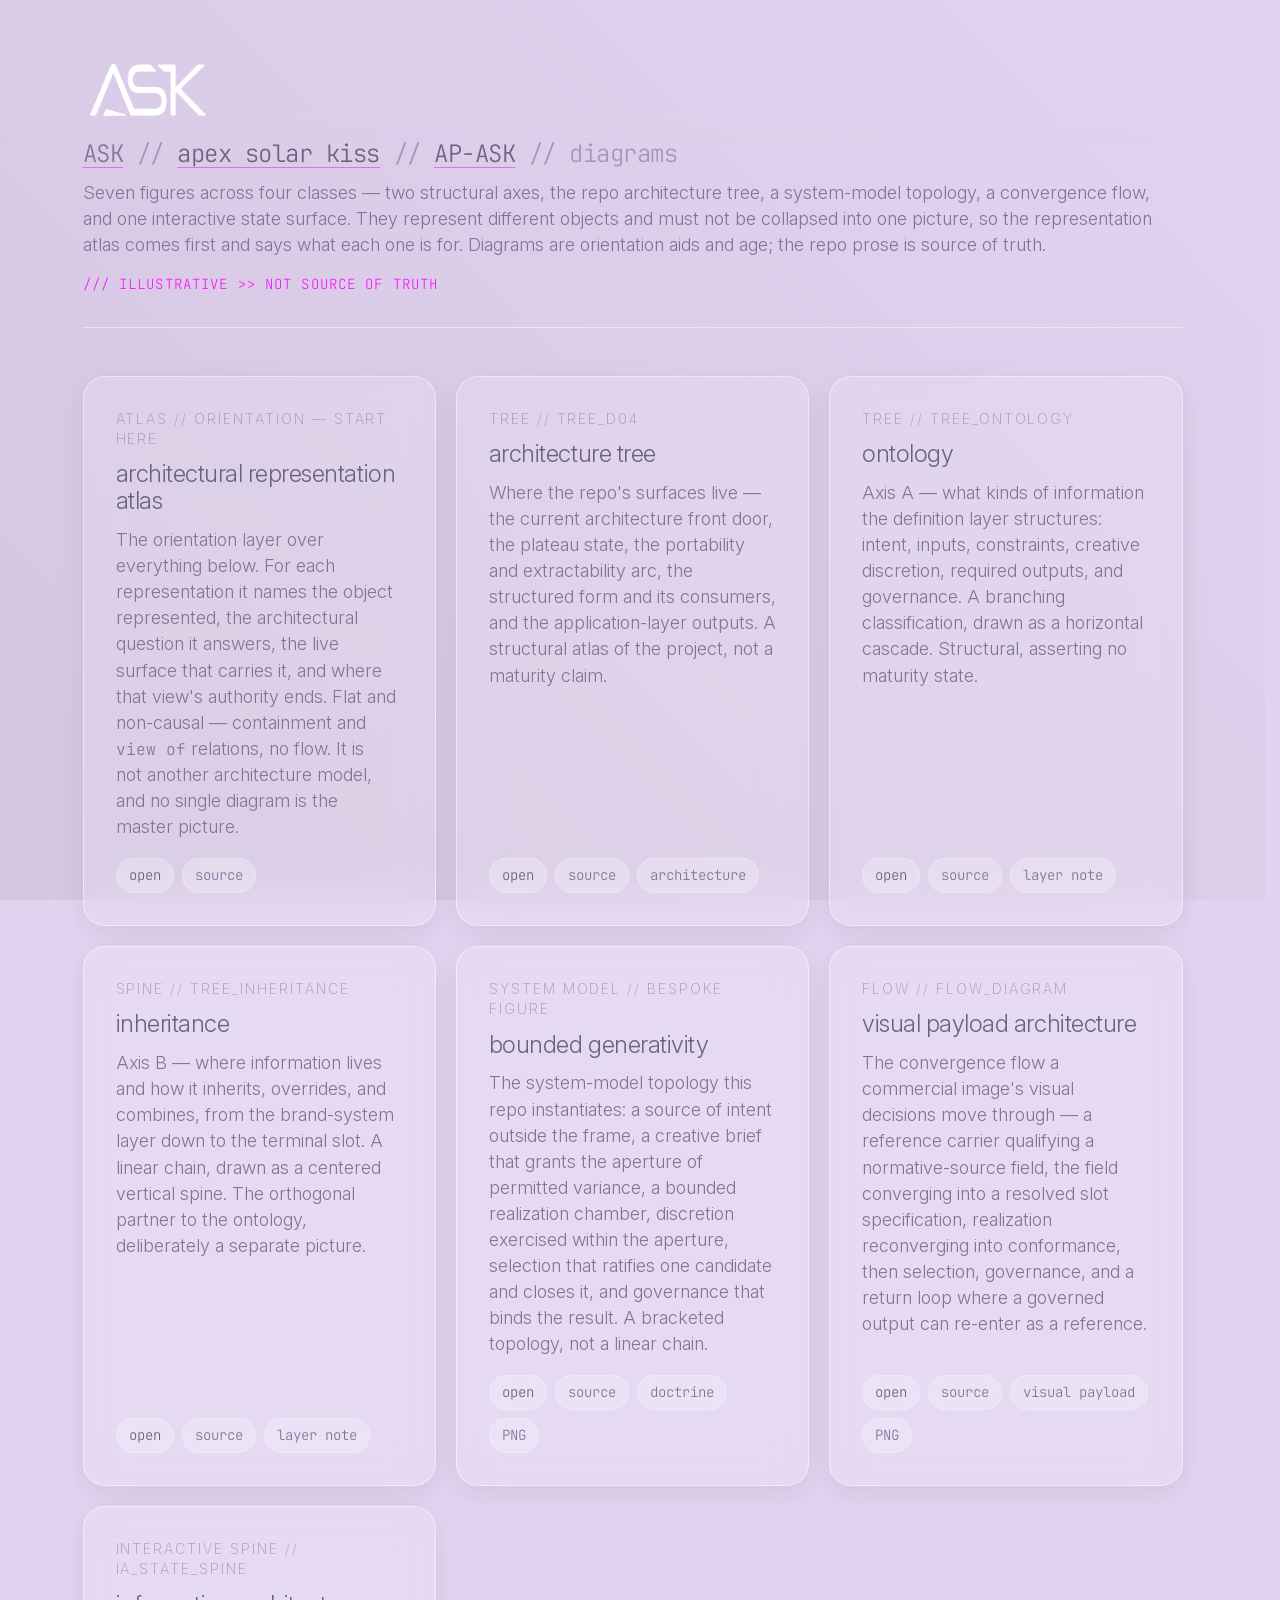
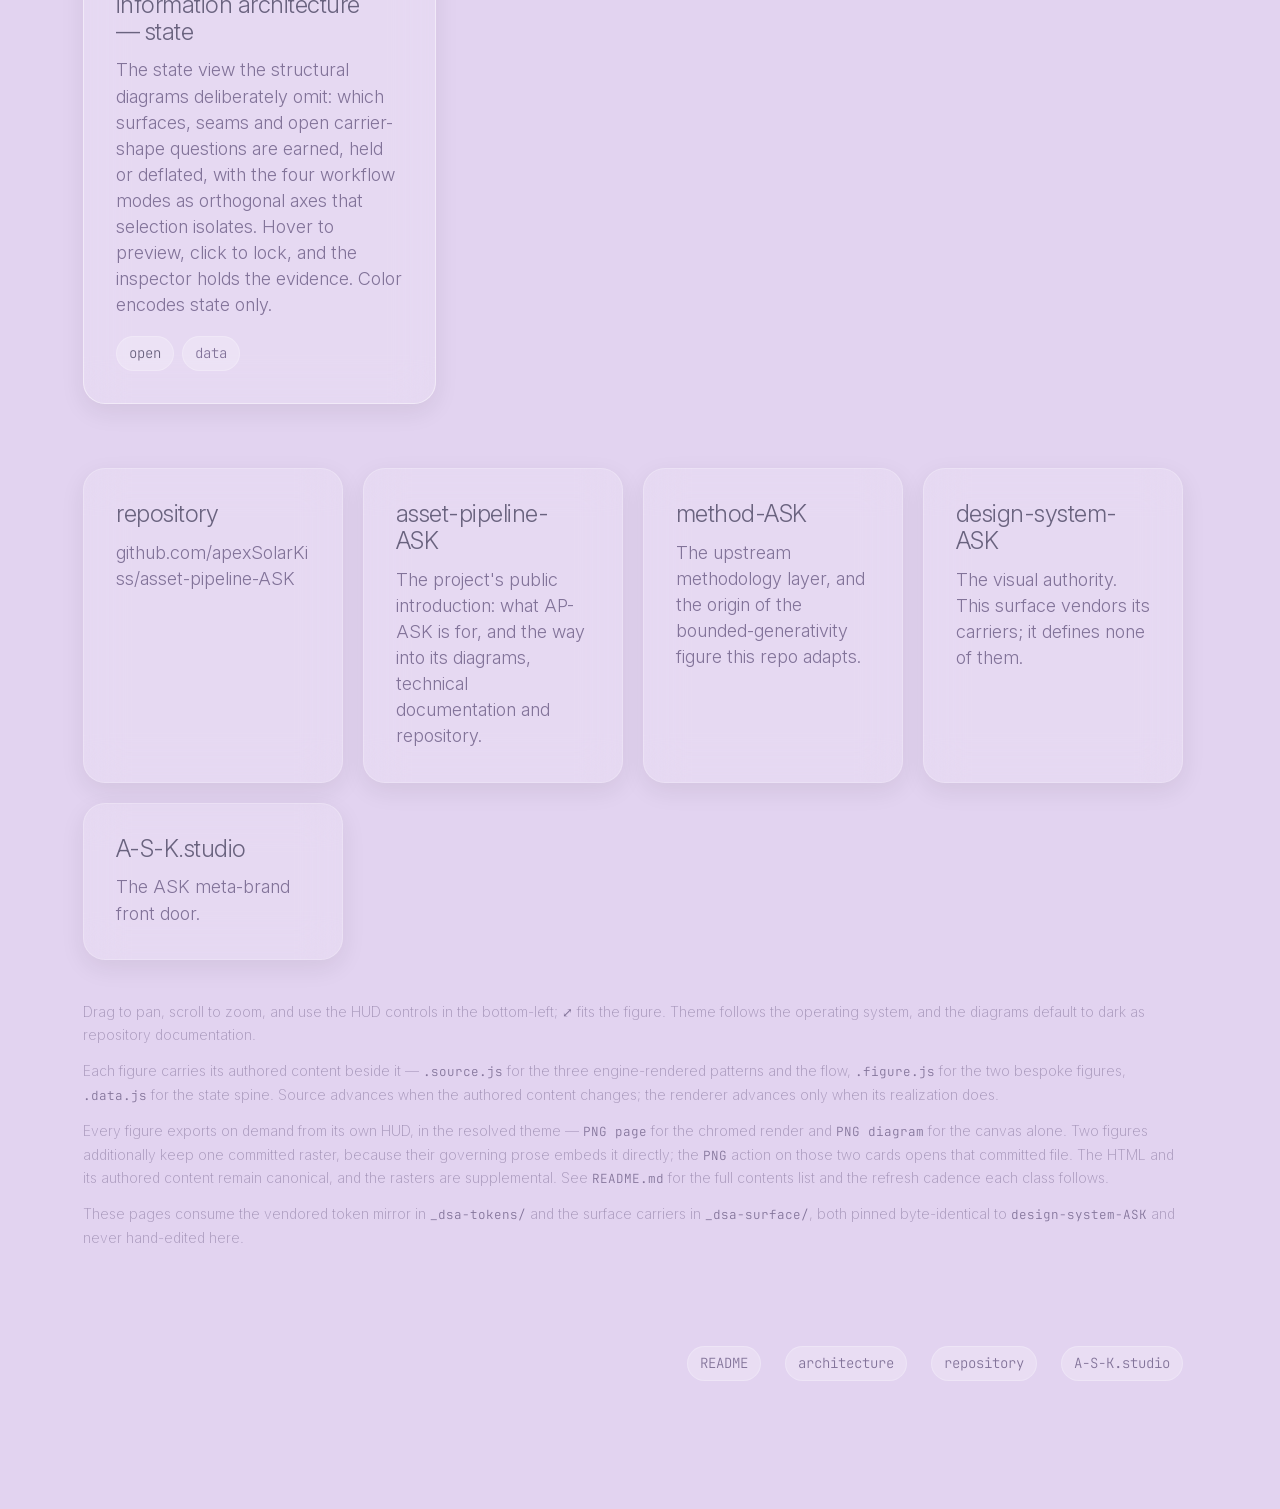
==== commit 4e50cce2: "fix(read): route project names to project sites, and keep documents beside the diagrams PRG-023's wa" ====
--- a/docs/diagrams/index.html
+++ b/docs/diagrams/index.html
@@ -22,10 +22,11 @@
      files they name. The site build (tools/read/) composes the deployed copy
      of this page from this file: it maps each of those links to the reading
      page or source view generated from the same file, and renders the
-     build-only <template data-read-build> fragment, whose destination exists
-     only in a built site: the documents route below. Apart from those links
-     and the template's tags, the page is served as written here, and the
-     figures, PNGs and diagram files are the same in both.
+     build-only <template data-read-build> fragments, whose destinations exist
+     only in a built site: the documents route below and the navigation panel's
+     documents action. Apart from those links and the templates' tags, the page
+     is served as written here, and the figures, PNGs and diagram files are the
+     same in both.
 
      This page is ASSET-PIPELINE-ASK-OWNED composition over vendored
      design-system-ASK carriers. The carriers under _dsa-surface/ are pinned
@@ -121,7 +122,7 @@
 
   <header class="surface-head">
     <div class="surface-head-main">
-      <a class="surface-mark" href="index.html" aria-label="asset-pipeline-ASK diagrams home">
+      <a class="surface-mark" href="../index.html" aria-label="AP-ASK home">
         <img class="surface-mark-light" src="_dsa-surface/assets/logo-ASK-white.png" alt="" aria-hidden="true" width="2160" height="974">
         <img class="surface-mark-dark" src="_dsa-surface/assets/logo-ASK-lavender-ASK.png" alt="" aria-hidden="true" width="2160" height="974">
       </a>
@@ -237,9 +238,9 @@
       <span class="name surface-panel-title">repository</span>
       <span class="what surface-panel-support">github.com/apexSolarKiss/asset-pipeline-ASK</span>
     </a>
-    <a class="route surface-panel" href="https://github.com/apexSolarKiss/asset-pipeline-ASK/blob/main/README.md" target="_blank" rel="noopener">
+    <a class="route surface-panel" href="https://asset-pipeline.a-s-k.studio/">
       <span class="name surface-panel-title">asset-pipeline-ASK</span>
-      <span class="what surface-panel-support">What the definition layer is, the claim it makes, and the reader path into the worked package.</span>
+      <span class="what surface-panel-support">The project's public introduction: what AP-ASK is for, and the way into its diagrams, technical documentation and repository.</span>
     </a>
     <template data-read-build>
     <a class="route surface-panel" href="../read/index.html">
@@ -247,11 +248,11 @@
       <span class="what surface-panel-support">The reader path, from the problem to the deeper artifacts, rendered from this repository. Each page links GitHub and its raw file.</span>
     </a>
     </template>
-    <a class="route surface-panel" href="https://github.com/apexSolarKiss/method-ASK" target="_blank" rel="noopener">
+    <a class="route surface-panel" href="https://method.a-s-k.studio/" target="_blank" rel="noopener">
       <span class="name surface-panel-title">method-ASK</span>
       <span class="what surface-panel-support">The upstream methodology layer, and the origin of the bounded-generativity figure this repo adapts.</span>
     </a>
-    <a class="route surface-panel" href="https://github.com/apexSolarKiss/design-system-ASK" target="_blank" rel="noopener">
+    <a class="route surface-panel" href="https://design-system.a-s-k.studio/" target="_blank" rel="noopener">
       <span class="name surface-panel-title">design-system-ASK</span>
       <span class="what surface-panel-support">The visual authority. This surface vendors its carriers; it defines none of them.</span>
     </a>
@@ -290,7 +291,8 @@
        breadcrumb above — never repeated here — and `diagrams` is deliberately
        not restated as an "overview" child, because two rows reaching one
        destination is the defect this IA removes. The repository is a utility
-       destination and sits in the utility row, not in the ancestry. -->
+       destination and sits in the utility row, not in the ancestry; so do the
+       documents, this page's peer, in a build-only fragment. -->
   <template class="surface-nav-source">
     <ul class="surface-nav-local">
       <li data-surface-nav-current>
@@ -306,6 +308,9 @@
       </li>
     </ul>
     <p class="surface-nav-utilities">
+      <template data-read-build>
+      <a class="surface-action surface-action--secondary" href="../read/index.html">documents</a>
+      </template>
       <a class="surface-action surface-action--secondary" href="https://github.com/apexSolarKiss/asset-pipeline-ASK" target="_blank" rel="noopener">repository</a>
     </p>
   </template>
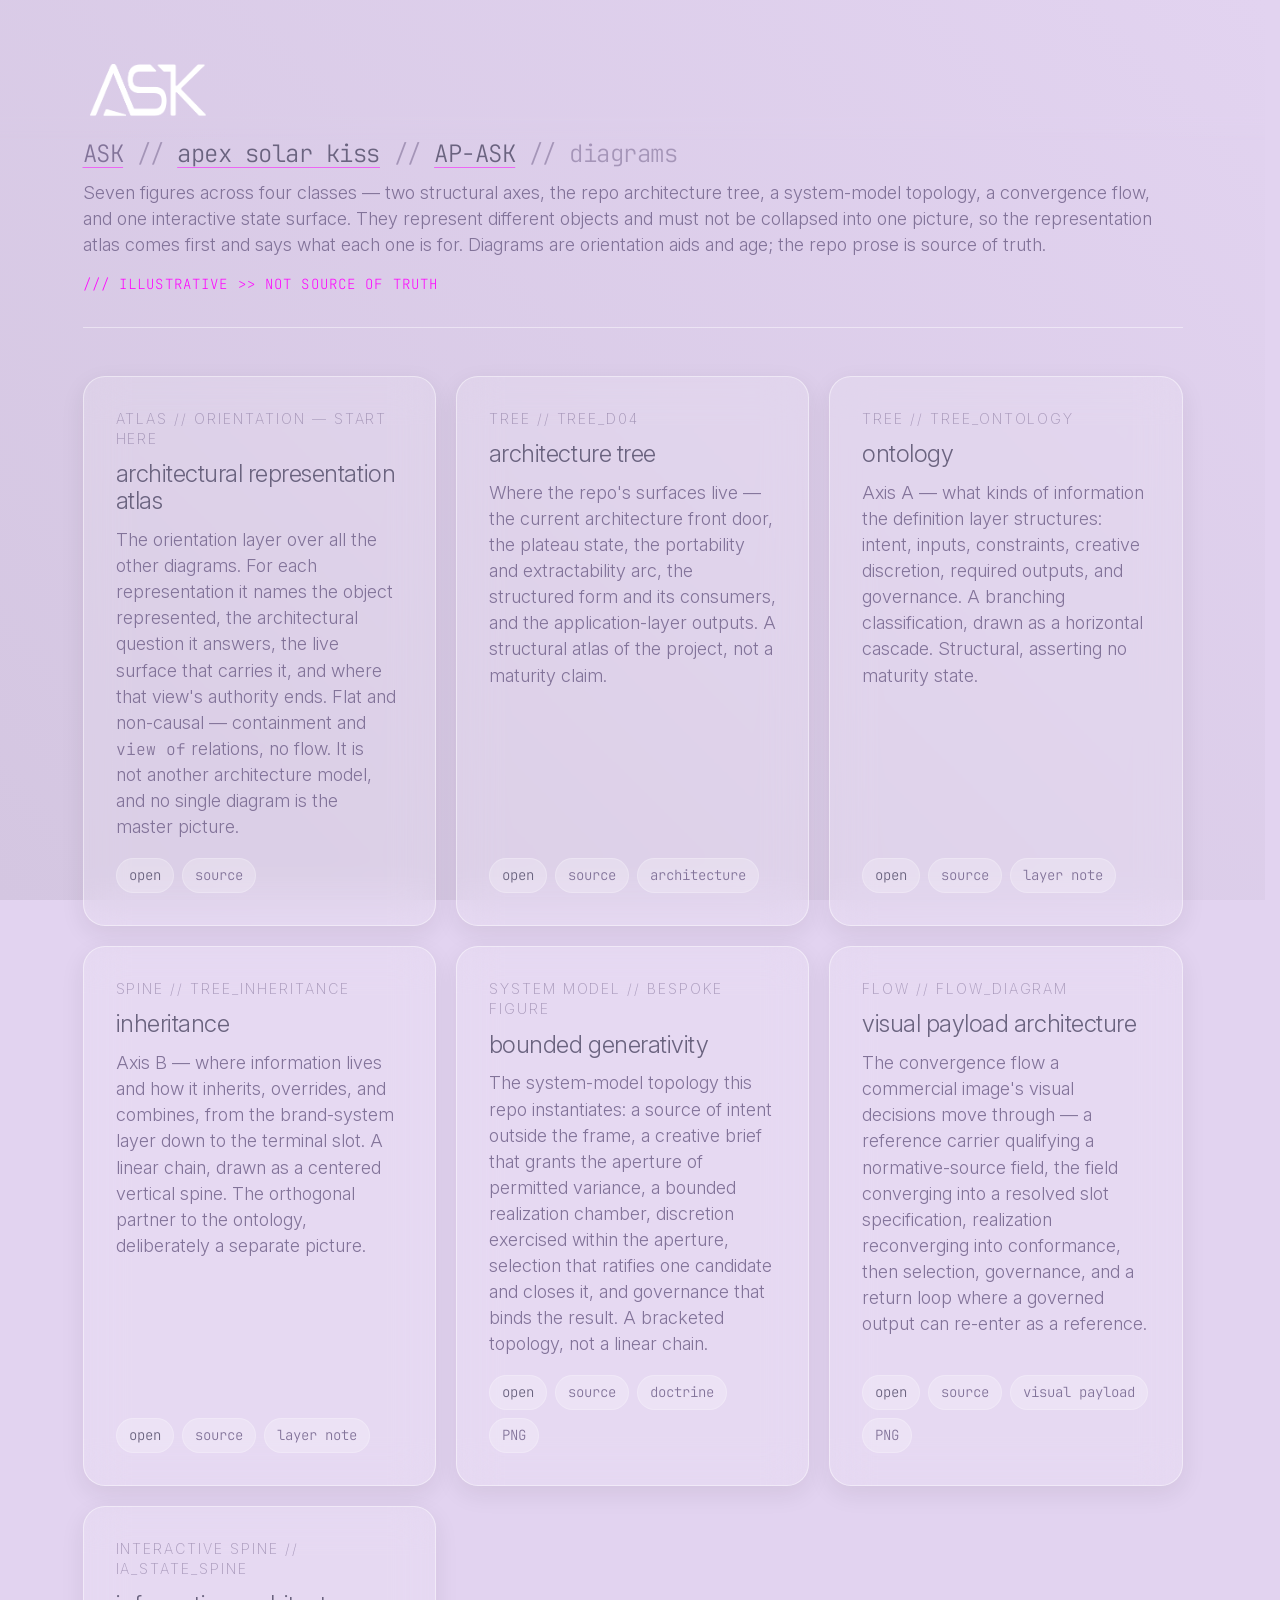
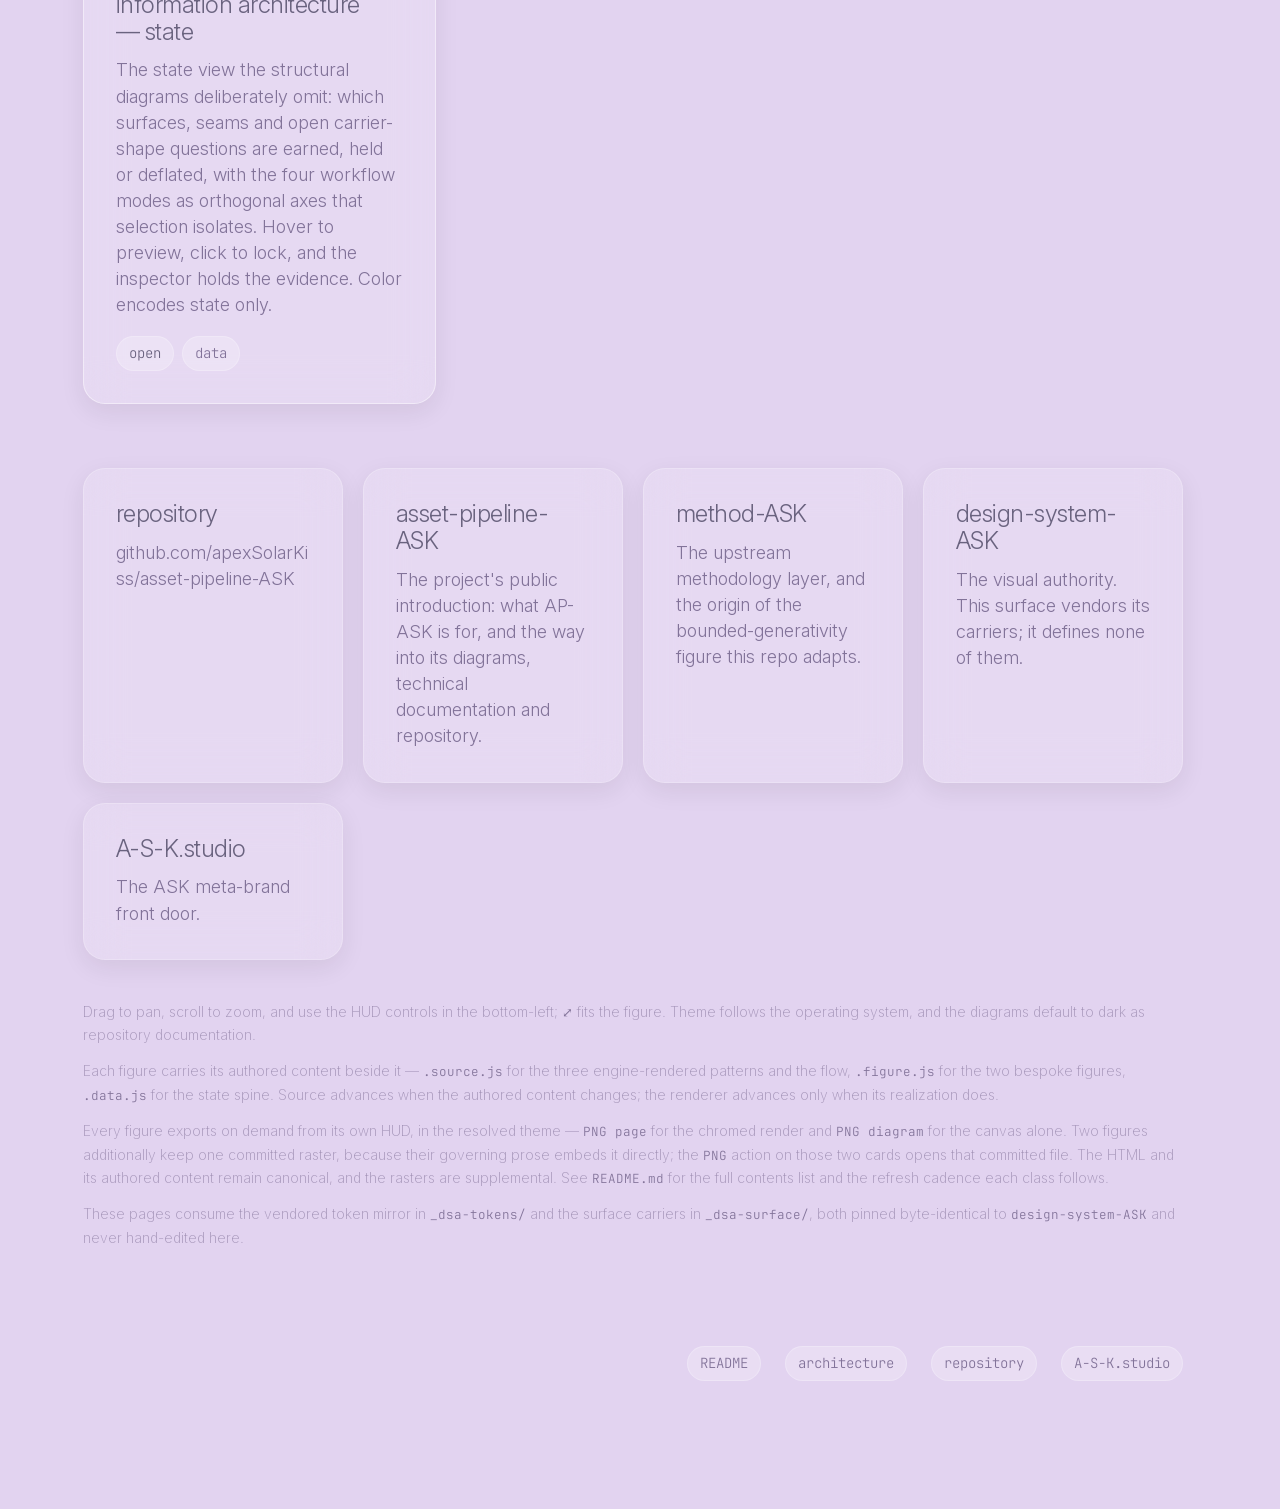
==== commit 5af5b4b9: "docs(diagrams): call the atlas the orientation layer over all the other diagrams The diagrams front " ====
--- a/docs/diagrams/index.html
+++ b/docs/diagrams/index.html
@@ -43,7 +43,7 @@
      See README.md.
 
      ORDER IS SEMANTIC, NOT GEOMETRIC. The representation atlas leads because it
-     is the orientation layer over everything below it — it names, per view, the
+     is the orientation layer over all the other diagrams — it names, per view, the
      object represented, the question it answers, and where that view's authority
      ends. No single diagram is the master picture. It takes the same inert card
      as every other figure: one grid, one panel class, no hero variant. The
@@ -157,7 +157,7 @@
     <div class="card surface-panel">
       <div class="cls">atlas // orientation — start here</div>
       <h2 class="surface-panel-title">architectural representation atlas</h2>
-      <p class="surface-panel-support">The orientation layer over everything below. For each representation it names the object represented, the architectural question it answers, the live surface that carries it, and where that view's authority ends. Flat and non-causal — containment and <code>view of</code> relations, no flow. It is not another architecture model, and no single diagram is the master picture.</p>
+      <p class="surface-panel-support">The orientation layer over all the other diagrams. For each representation it names the object represented, the architectural question it answers, the live surface that carries it, and where that view's authority ends. Flat and non-causal — containment and <code>view of</code> relations, no flow. It is not another architecture model, and no single diagram is the master picture.</p>
       <div class="actions">
         <a class="surface-action" href="asset-pipeline-ASK_architectural-representation-atlas.html">open</a>
         <a class="surface-action surface-action--secondary" href="asset-pipeline-ASK_architectural-representation-atlas.figure.js">source</a>
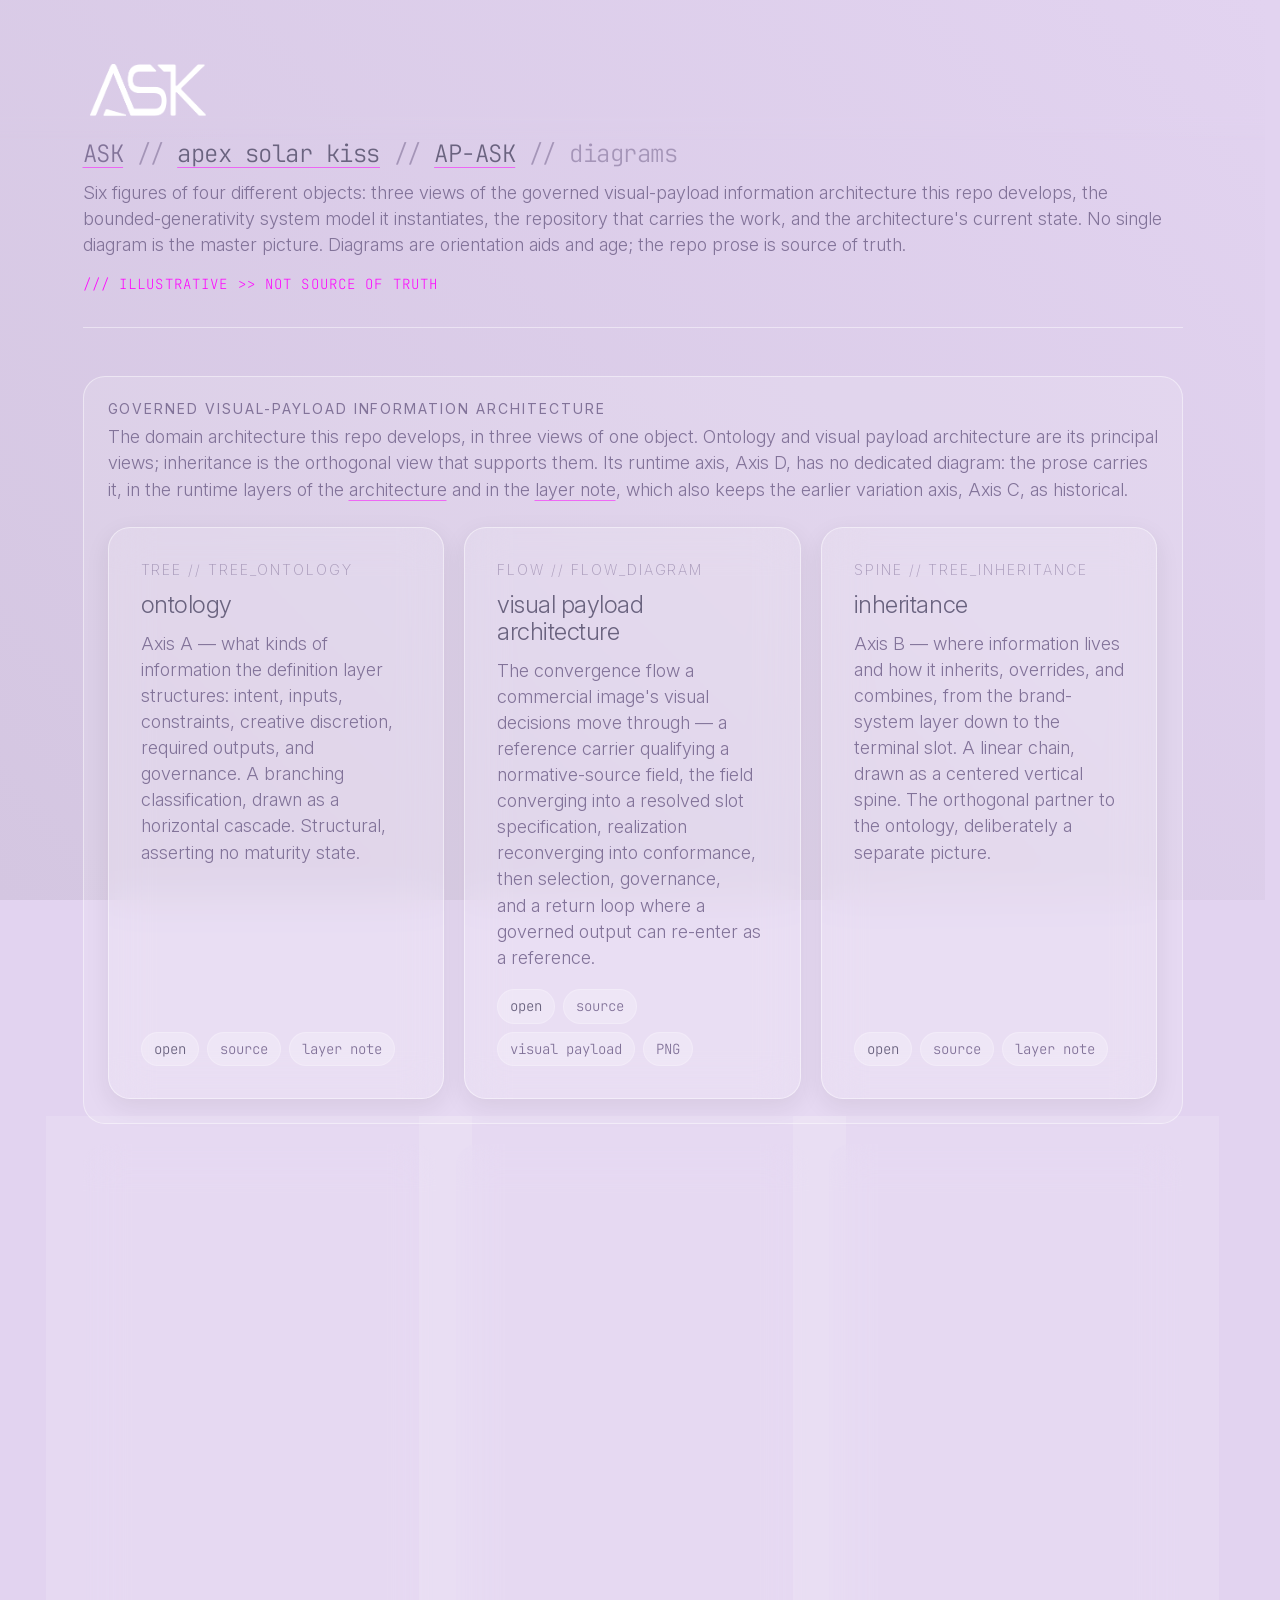
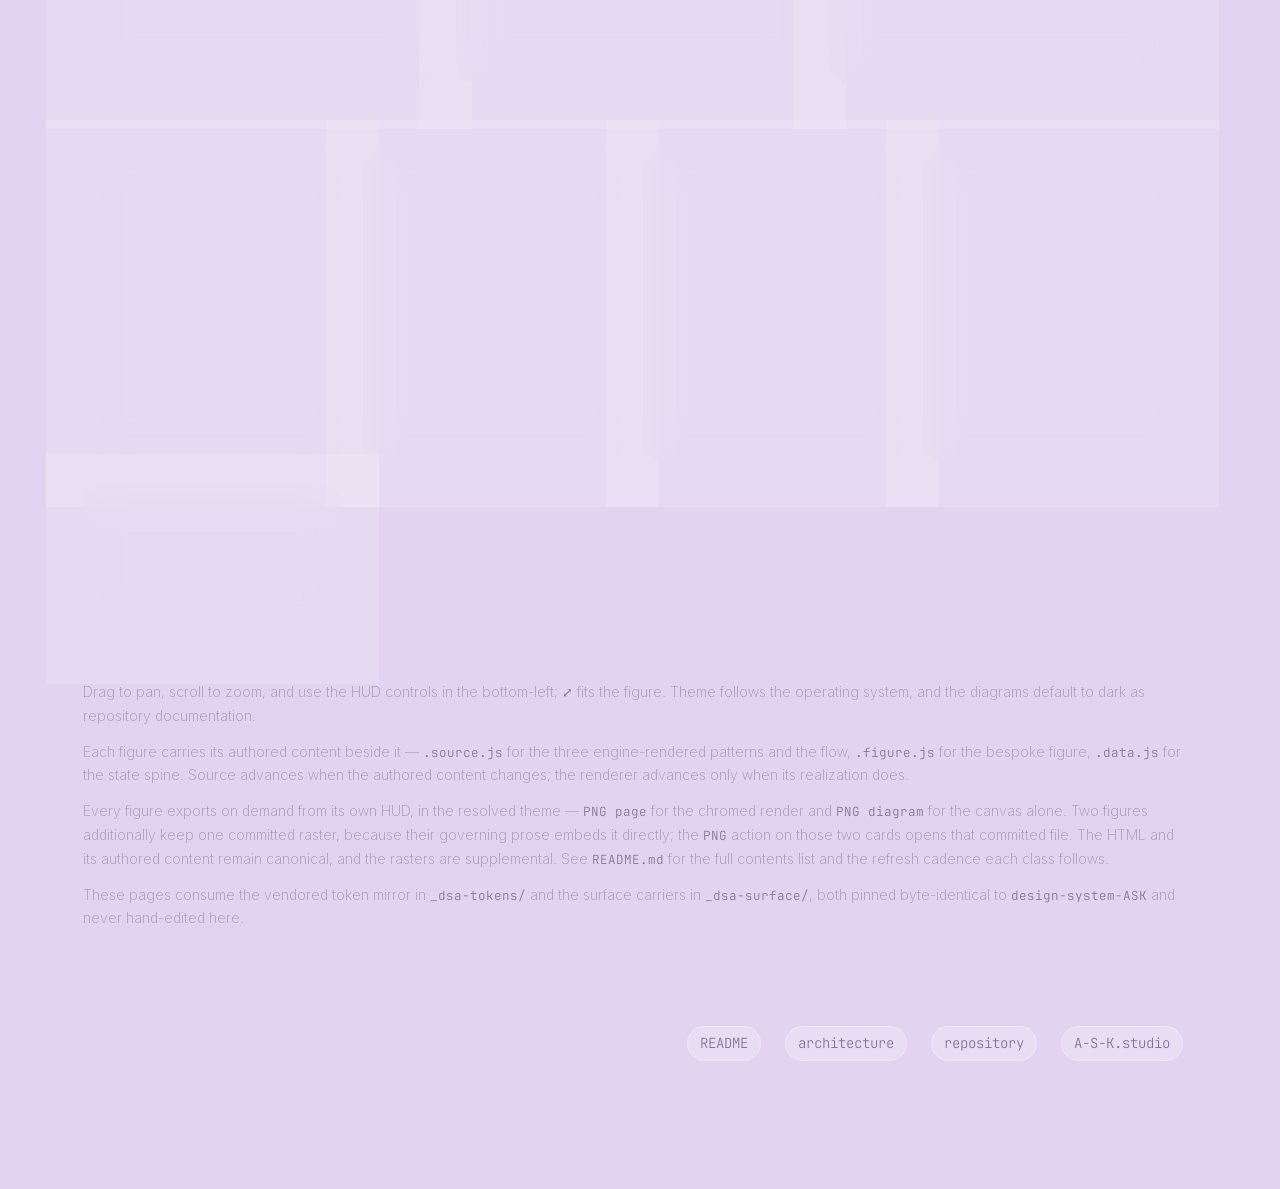
==== commit feeccbda: "docs(diagrams): retire the representation atlas and group the gallery by object The architectural re" ====
--- a/docs/diagrams/index.html
+++ b/docs/diagrams/index.html
@@ -4,7 +4,7 @@
 <meta charset="UTF-8">
 <meta name="viewport" content="width=device-width, initial-scale=1.0">
 <title>asset-pipeline-ASK // diagrams</title>
-<meta name="description" content="asset-pipeline-ASK // seven illustrative figures across four classes — the representation atlas that orients them, two structural axes, the repo architecture tree, the bounded-generativity system model, the visual-payload convergence flow, and the interactive architecture-state spine.">
+<meta name="description" content="asset-pipeline-ASK // six illustrative figures of four objects — three views of the governed visual-payload information architecture (ontology, visual payload architecture, inheritance), the bounded-generativity system model, the repo architecture tree, and the interactive architecture-state spine.">
 <meta name="color-scheme" content="light dark">
 <link rel="icon" type="image/svg+xml" href="/favicon.svg">
 <link rel="icon" type="image/png" sizes="32x32" href="/favicon-32.png">
@@ -12,7 +12,7 @@
 <!-- ============================================================
      DIAGRAM FRONT DOOR — asset-pipeline-ASK/docs/diagrams/index.html
 
-     A live navigation surface for the seven diagram pages in this folder. It
+     A live navigation surface for the six diagram pages in this folder. It
      opens from the deployment or by double-click from a clean clone. Local
      assets and destinations inside the deployed `docs/` root resolve relative
      to this file. Repo-root owner documents outside that root, and fleet routes
@@ -35,31 +35,43 @@
      for the diagrams, so no second token or font copy exists.
 
      TIER BOUNDARY. This page is an ASK-branded surface and carries an
-     ASK-assigned Tier-3 value in the shell's mark slot. The seven figures it
+     ASK-assigned Tier-3 value in the shell's mark slot. The six figures it
      indexes remain Tier 1 + Tier 2 only — the assignment does not propagate
      into them, does not make asset-pipeline-ASK ASK-the-entity, and does not
      come from surface-shell, which ships a slot and no mark. Any future
      independent asset-pipeline-ASK brand is a separate identity migration.
      See README.md.
 
-     ORDER IS SEMANTIC, NOT GEOMETRIC. The representation atlas leads because it
-     is the orientation layer over all the other diagrams — it names, per view, the
-     object represented, the question it answers, and where that view's authority
-     ends. No single diagram is the master picture. It takes the same inert card
-     as every other figure: one grid, one panel class, no hero variant. The
-     remaining six hold the folder's existing inventory order.
+     GROUPED BY OBJECT, NOT BY FORM. The six figures represent four different
+     objects, and the page orders them by the object each one represents. The
+     governed visual-payload information architecture comes first, as one
+     grouping plane holding its three views: ontology and visual payload
+     architecture as its principal views, inheritance as the orthogonal view that
+     supports them. The bounded-generativity system model, the repository's
+     architecture tree and the architecture-state spine follow, each a card of its
+     own. No single diagram is the master picture.
+
+     The plane is a separate surface, not a content panel and not a link: panel
+     material, free corners and no elevation, composed from the surface-panel and
+     surface-treatments axes. Its label takes the foundation's caption role, and
+     the cards inside it are the same inert panels as the cards outside it. It
+     also carries the runtime axis's prose-only status, as a note whose two
+     prose links take the surface-text-link class. This page takes over the
+     orientation the architectural representation atlas used to give, which ASK
+     decided on 2026-10-17 to retire.
 
      The diagrams are ILLUSTRATIVE, not source of truth. Repo prose is
      authoritative; each card links the document that owns what it draws, where a
-     current public owner exists. The atlas is an orientation aid over the other
-     views rather than a modelled object with its own doctrine owner, and the
-     state spine is authored in its own data carrier — so neither borrows a third
-     action it does not have. Two figures carry a committed raster because their
-     governing prose embeds it directly; those cards expose it.
+     current public owner exists. The state spine is authored in its own data
+     carrier, so it borrows no third action it does not have. Two figures carry a
+     committed raster because their governing prose embeds it directly; those
+     cards expose it.
      ============================================================ -->
 <link rel="stylesheet" href="_dsa-tokens/colors_and_type.css">
 <link rel="stylesheet" href="_dsa-surface/surface-panel.css">
+<link rel="stylesheet" href="_dsa-surface/surface-treatments.css">
 <link rel="stylesheet" href="_dsa-surface/surface-action.css">
+<link rel="stylesheet" href="_dsa-surface/surface-text-link.css">
 <link rel="stylesheet" href="_dsa-surface/surface-shell.css">
 <style>
   :root { --gap: 20px; }
@@ -91,6 +103,17 @@
      interaction. Four actions is this page's maximum and wraps to a second line
      before the card's own column narrows. */
   .actions { display: flex; flex-wrap: wrap; gap: 8px; margin-top: auto; padding-top: 6px; }
+
+  /* The grouping plane. One object's three views share it. Its material,
+     corners, flush elevation and inset come from the shared axis classes on its
+     markup; what stays here is the column it stacks, the label's and note's
+     spacing and foreground, and the gap to the cards that follow it. The label
+     takes the foundation's caption role, and the note its small role. */
+  .group { display: flex; flex-direction: column; gap: var(--space-5); min-width: 0; }
+  .group-head { display: flex; flex-direction: column; gap: var(--space-2); }
+  .group-head h2 { margin: 0; }
+  .group-head p { margin: 0; color: var(--fg-2); }
+  .group + .grid { margin-top: var(--gap); }
 
   /* Repo-level destinations. Each has exactly one target, so each is a
      full-panel link — the panel IS the anchor and carries no control inside it.
@@ -140,10 +163,10 @@
       <nav class="surface-breadcrumb" aria-label="Breadcrumb">
         <h1 class="surface-title"><a class="org" href="https://a-s-k.studio/">ASK</a> <span class="sep" aria-hidden="true">//</span> <a href="https://a-s-k.studio/apex-solar-kiss">apex solar kiss</a> <span class="sep" aria-hidden="true">//</span> <a href="../index.html">AP-ASK</a> <span class="sep" aria-hidden="true">//</span> <span class="page" aria-current="page">diagrams</span></h1>
       </nav>
-      <p class="surface-lede">Seven figures across four classes — two structural axes, the repo architecture tree, a
-        system-model topology, a convergence flow, and one interactive state surface. They represent different objects
-        and must not be collapsed into one picture, so the representation atlas comes first and says what each one is
-        for. Diagrams are orientation aids and age; the repo prose is source of truth.</p>
+      <p class="surface-lede">Six figures of four different objects: three views of the governed visual-payload
+        information architecture this repo develops, the bounded-generativity system model it instantiates, the
+        repository that carries the work, and the architecture's current state. No single diagram is the master
+        picture. Diagrams are orientation aids and age; the repo prose is source of truth.</p>
       <span class="surface-badge">illustrative &gt;&gt; not source of truth</span>
     </div>
   </header>
@@ -152,50 +175,52 @@
 
   <main class="surface-payload">
 
+  <section class="group surface-separate surface-material-panel surface-attach-free surface-elevation-flush" aria-labelledby="group-payload">
+    <div class="group-head">
+      <h2 class="caption" id="group-payload">governed visual-payload information architecture</h2>
+      <p class="small">The domain architecture this repo develops, in three views of one object. Ontology and visual payload architecture are its principal views; inheritance is the orthogonal view that supports them. Its runtime axis, Axis D, has no dedicated diagram: the prose carries it, in the runtime layers of the <a class="surface-text-link" href="../architecture.md">architecture</a> and in the <a class="surface-text-link" href="../layer-disambiguation-note-v1.md">layer note</a>, which also keeps the earlier variation axis, Axis C, as historical.</p>
+    </div>
+
+    <div class="grid">
+
+      <div class="card surface-panel">
+        <div class="cls">tree // TREE_ONTOLOGY</div>
+        <h3 class="surface-panel-title">ontology</h3>
+        <p class="surface-panel-support">Axis A — what kinds of information the definition layer structures: intent, inputs, constraints, creative discretion, required outputs, and governance. A branching classification, drawn as a horizontal cascade. Structural, asserting no maturity state.</p>
+        <div class="actions">
+          <a class="surface-action" href="asset-pipeline-ASK_ontology-tree.html">open</a>
+          <a class="surface-action surface-action--secondary" href="asset-pipeline-ASK_ontology-tree.source.js">source</a>
+          <a class="surface-action surface-action--secondary" href="../layer-disambiguation-note-v1.md">layer note</a>
+        </div>
+      </div>
+
+      <div class="card surface-panel">
+        <div class="cls">flow // FLOW_DIAGRAM</div>
+        <h3 class="surface-panel-title">visual payload architecture</h3>
+        <p class="surface-panel-support">The convergence flow a commercial image's visual decisions move through — a reference carrier qualifying a normative-source field, the field converging into a resolved slot specification, realization reconverging into conformance, then selection, governance, and a return loop where a governed output can re-enter as a reference.</p>
+        <div class="actions">
+          <a class="surface-action" href="asset-pipeline-ASK_visual-payload-architecture.html">open</a>
+          <a class="surface-action surface-action--secondary" href="asset-pipeline-ASK_visual-payload-architecture.source.js">source</a>
+          <a class="surface-action surface-action--secondary" href="../visual-payload-architecture-v2.md">visual payload</a>
+          <a class="surface-action surface-action--secondary" href="asset-pipeline-ASK_visual-payload-architecture.png">PNG</a>
+        </div>
+      </div>
+
+      <div class="card surface-panel">
+        <div class="cls">spine // TREE_INHERITANCE</div>
+        <h3 class="surface-panel-title">inheritance</h3>
+        <p class="surface-panel-support">Axis B — where information lives and how it inherits, overrides, and combines, from the brand-system layer down to the terminal slot. A linear chain, drawn as a centered vertical spine. The orthogonal partner to the ontology, deliberately a separate picture.</p>
+        <div class="actions">
+          <a class="surface-action" href="asset-pipeline-ASK_inheritance-spine.html">open</a>
+          <a class="surface-action surface-action--secondary" href="asset-pipeline-ASK_inheritance-spine.source.js">source</a>
+          <a class="surface-action surface-action--secondary" href="../layer-disambiguation-note-v1.md">layer note</a>
+        </div>
+      </div>
+
+    </div>
+  </section>
+
   <div class="grid">
-
-    <div class="card surface-panel">
-      <div class="cls">atlas // orientation — start here</div>
-      <h2 class="surface-panel-title">architectural representation atlas</h2>
-      <p class="surface-panel-support">The orientation layer over all the other diagrams. For each representation it names the object represented, the architectural question it answers, the live surface that carries it, and where that view's authority ends. Flat and non-causal — containment and <code>view of</code> relations, no flow. It is not another architecture model, and no single diagram is the master picture.</p>
-      <div class="actions">
-        <a class="surface-action" href="asset-pipeline-ASK_architectural-representation-atlas.html">open</a>
-        <a class="surface-action surface-action--secondary" href="asset-pipeline-ASK_architectural-representation-atlas.figure.js">source</a>
-      </div>
-    </div>
-
-    <div class="card surface-panel">
-      <div class="cls">tree // TREE_D04</div>
-      <h2 class="surface-panel-title">architecture tree</h2>
-      <p class="surface-panel-support">Where the repo's surfaces live — the current architecture front door, the plateau state, the portability and extractability arc, the structured form and its consumers, and the application-layer outputs. A structural atlas of the project, not a maturity claim.</p>
-      <div class="actions">
-        <a class="surface-action" href="asset-pipeline-ASK_architecture-tree.html">open</a>
-        <a class="surface-action surface-action--secondary" href="asset-pipeline-ASK_architecture-tree.source.js">source</a>
-        <a class="surface-action surface-action--secondary" href="../architecture.md">architecture</a>
-      </div>
-    </div>
-
-    <div class="card surface-panel">
-      <div class="cls">tree // TREE_ONTOLOGY</div>
-      <h2 class="surface-panel-title">ontology</h2>
-      <p class="surface-panel-support">Axis A — what kinds of information the definition layer structures: intent, inputs, constraints, creative discretion, required outputs, and governance. A branching classification, drawn as a horizontal cascade. Structural, asserting no maturity state.</p>
-      <div class="actions">
-        <a class="surface-action" href="asset-pipeline-ASK_ontology-tree.html">open</a>
-        <a class="surface-action surface-action--secondary" href="asset-pipeline-ASK_ontology-tree.source.js">source</a>
-        <a class="surface-action surface-action--secondary" href="../layer-disambiguation-note-v1.md">layer note</a>
-      </div>
-    </div>
-
-    <div class="card surface-panel">
-      <div class="cls">spine // TREE_INHERITANCE</div>
-      <h2 class="surface-panel-title">inheritance</h2>
-      <p class="surface-panel-support">Axis B — where information lives and how it inherits, overrides, and combines, from the brand-system layer down to the terminal slot. A linear chain, drawn as a centered vertical spine. The orthogonal partner to the ontology, deliberately a separate picture.</p>
-      <div class="actions">
-        <a class="surface-action" href="asset-pipeline-ASK_inheritance-spine.html">open</a>
-        <a class="surface-action surface-action--secondary" href="asset-pipeline-ASK_inheritance-spine.source.js">source</a>
-        <a class="surface-action surface-action--secondary" href="../layer-disambiguation-note-v1.md">layer note</a>
-      </div>
-    </div>
 
     <div class="card surface-panel">
       <div class="cls">system model // bespoke figure</div>
@@ -210,14 +235,13 @@
     </div>
 
     <div class="card surface-panel">
-      <div class="cls">flow // FLOW_DIAGRAM</div>
-      <h2 class="surface-panel-title">visual payload architecture</h2>
-      <p class="surface-panel-support">The convergence flow a commercial image's visual decisions move through — a reference carrier qualifying a normative-source field, the field converging into a resolved slot specification, realization reconverging into conformance, then selection, governance, and a return loop where a governed output can re-enter as a reference.</p>
+      <div class="cls">tree // TREE_D04</div>
+      <h2 class="surface-panel-title">architecture tree</h2>
+      <p class="surface-panel-support">Where the repo's surfaces live — the current architecture front door, the plateau state, the portability and extractability arc, the structured form and its consumers, and the application-layer outputs. A structural atlas of the project, not a maturity claim.</p>
       <div class="actions">
-        <a class="surface-action" href="asset-pipeline-ASK_visual-payload-architecture.html">open</a>
-        <a class="surface-action surface-action--secondary" href="asset-pipeline-ASK_visual-payload-architecture.source.js">source</a>
-        <a class="surface-action surface-action--secondary" href="../visual-payload-architecture-v2.md">visual payload</a>
-        <a class="surface-action surface-action--secondary" href="asset-pipeline-ASK_visual-payload-architecture.png">PNG</a>
+        <a class="surface-action" href="asset-pipeline-ASK_architecture-tree.html">open</a>
+        <a class="surface-action surface-action--secondary" href="asset-pipeline-ASK_architecture-tree.source.js">source</a>
+        <a class="surface-action surface-action--secondary" href="../architecture.md">architecture</a>
       </div>
     </div>
 
@@ -264,7 +288,7 @@
 
   <div class="page-note">
     <p>Drag to pan, scroll to zoom, and use the HUD controls in the bottom-left; <code>⤢</code> fits the figure. Theme follows the operating system, and the diagrams default to dark as repository documentation.</p>
-    <p>Each figure carries its authored content beside it — <code>.source.js</code> for the three engine-rendered patterns and the flow, <code>.figure.js</code> for the two bespoke figures, <code>.data.js</code> for the state spine. Source advances when the authored content changes; the renderer advances only when its realization does.</p>
+    <p>Each figure carries its authored content beside it — <code>.source.js</code> for the three engine-rendered patterns and the flow, <code>.figure.js</code> for the bespoke figure, <code>.data.js</code> for the state spine. Source advances when the authored content changes; the renderer advances only when its realization does.</p>
     <p>Every figure exports on demand from its own HUD, in the resolved theme — <code>PNG page</code> for the chromed render and <code>PNG diagram</code> for the canvas alone. Two figures additionally keep one committed raster, because their governing prose embeds it directly; the <code>PNG</code> action on those two cards opens that committed file. The HTML and its authored content remain canonical, and the rasters are supplemental. See <code>README.md</code> for the full contents list and the refresh cadence each class follows.</p>
     <p>These pages consume the vendored token mirror in <code>_dsa-tokens/</code> and the surface carriers in <code>_dsa-surface/</code>, both pinned byte-identical to <code>design-system-ASK</code> and never hand-edited here.</p>
   </div>
@@ -285,7 +309,7 @@
   <!-- Responsive navigation. The identity mark discloses the panel, one meaning
        for the mark wherever it appears.
 
-       PARENT FORM. The seven figures are this surface's CHILDREN rather than its
+       PARENT FORM. The six figures are this surface's CHILDREN rather than its
        siblings, so the current-position marker carries a nested list. The
        current label and its aria-current are authored once, in the visible
        breadcrumb above — never repeated here — and `diagrams` is deliberately
@@ -297,12 +321,11 @@
     <ul class="surface-nav-local">
       <li data-surface-nav-current>
         <ul>
-          <li><a href="asset-pipeline-ASK_architectural-representation-atlas.html">architectural representation atlas</a></li>
-          <li><a href="asset-pipeline-ASK_architecture-tree.html">architecture tree</a></li>
           <li><a href="asset-pipeline-ASK_ontology-tree.html">ontology</a></li>
+          <li><a href="asset-pipeline-ASK_visual-payload-architecture.html">visual payload architecture</a></li>
           <li><a href="asset-pipeline-ASK_inheritance-spine.html">inheritance</a></li>
           <li><a href="asset-pipeline-ASK_bounded-generativity.html">bounded generativity</a></li>
-          <li><a href="asset-pipeline-ASK_visual-payload-architecture.html">visual payload architecture</a></li>
+          <li><a href="asset-pipeline-ASK_architecture-tree.html">architecture tree</a></li>
           <li><a href="interactive/asset-pipeline-ASK_ia-state-spine.html">information architecture — state</a></li>
         </ul>
       </li>
--- a/docs/diagrams/_dsa-surface/surface-treatments.css
+++ b/docs/diagrams/_dsa-surface/surface-treatments.css
@@ -0,0 +1,373 @@
+/* =========================================================================
+   surface-treatments — separate surfaces composed from three axes; the
+   disclosure; content emphasis.
+
+   An OPT-IN VISUAL RULE under Foundations. It owns PRESENTATION ONLY: no
+   markup, no semantics, no template, and no generated preview. A consuming
+   surface writes its own markup and applies these classes to it.
+
+   It serves BOTH lifecycles. A live surface references or vendors it and
+   re-syncs when it changes. An artifact scaffold may inline it at generation
+   time, after which the sealed copy does not re-sync. It loads no resource and
+   imports no stylesheet, so it inlines verbatim — together with
+   surface-panel.css, which it extends.
+
+   LOAD ORDER   colors_and_type.css -> surface-panel.css -> surface-treatments.css
+                (surface-document.css, where a page also uses it, loads before
+                this file)
+
+   LOAD ORDER IS LOAD-BEARING.
+     1  surface-panel.css comes first. It authors the glass recipe once and
+        shares it by selector grouping: .surface-material-page,
+        .surface-material-panel, .surface-attach-free and
+        .surface-elevation-raised are defined THERE. Without that file those
+        four classes do nothing.
+     2  Material and elevation precede emphasis. The emphasis border and paint
+        then win at equal specificity (0,1,0) over a material's edge and over
+        .surface-elevation-flush.
+     3  .surface-emphasis.surface-elevation-raised composes the emphasis paint
+        with the raised shadow at (0,2,0), so an emphasized surface that is
+        also raised keeps both. It names --shadow-md again, because a
+        box-shadow list cannot compose across rules.
+     4  The accent modifiers follow the base rules that set a default accent.
+     5  The disclosure's foreground rules share one specificity per host —
+        (0,3,1) for the indicator and (0,2,1) for the summary of a details
+        host; (0,3,0) and (0,2,0) for a controlled trigger — and are ordered
+        [open] / [aria-expanded="true"] < :hover < :focus-visible, so a
+        trigger that is hovered and focused shows the focus signal: the
+        magenta indicator and the outline.
+
+   USE. Use .surface-panel for a live content panel, and always for a panel
+   that is itself a link: a.surface-panel is the only linked-panel form. Use
+   .surface-separate plus one material, one attachment and one elevation where
+   the reader needs a separate plane that is not a content panel — an
+   emphasis panel or a comparison plane. Never compose
+   axis classes or .surface-emphasis onto .surface-panel: this file loads
+   later, so either would silently replace part of the panel. This module
+   offers no emphasis for a full-panel link; the repository README (Hover,
+   press, focus) records that a persistent emphasis on one is overwritten
+   while it is hovered or focused and needs the consumer's own composition.
+
+   It introduces no token and no palette value. Space, type, color, radius,
+   motion and shadow resolve through the foundation, apart from the registered
+   literals below. There is no blur here and no blur token: the one value
+   every blurring material uses is the panel recipe's, authored in
+   surface-panel.css.
+
+   CATALOG
+
+   SURFACE AXES
+     meaning         a separate surface selected on three independent axes:
+                     material (fill, blur, edge), attachment (corners) and
+                     elevation (depth cue); none determines another
+     population      a separate plane that is not a content panel: an
+                     emphasis panel, a comparison plane, a section synthesis
+                     (surface-document.css: panel material, free, flush), an
+                     overlay or an independently scrolling region
+     owner           this module; the page material, panel material, free
+                     attachment and raised elevation are authored in
+                     surface-panel.css and shared by selector grouping
+     reuses          --surface-glass, --line-1, --radius-lg, --radius-pill,
+                     --shadow-md, --space-5
+     variation       material page | panel · attachment free | top | bottom |
+                     full-width | chip · elevation flush | raised
+     exclusions      content panels take .surface-panel; ordinary flow,
+                     subordinate grouping and quotation take no surface
+     example         a flush emphasis plane on the page material with free
+                     corners
+     counterexample  a raised, blurred card wrapped around an ordinary
+                     subsection
+
+   ATTACHMENT
+     meaning         which edges a surface is joined to; it governs CORNER
+                     TREATMENT ONLY — radius on the free corners, none where
+                     every edge is joined
+     population      free-standing surfaces; surfaces joined at the top or the
+                     bottom edge; surfaces joined along their full width; chips
+     owner           this module
+     reuses          --radius-lg, --radius-pill
+     variation       .surface-attach-free · .surface-attach-top (hangs from
+                     the top: the bottom corners round) · .surface-attach-bottom
+                     (rises from the bottom: the top corners round) ·
+                     .surface-attach-full-width (no corner rounds) ·
+                     .surface-attach-chip (pill corners)
+     exclusions      no fill, blur, edge or shadow; an attached surface here
+                     keeps all four edges. surface-shell's navigation panel
+                     realizes the same corner rule pattern-locally and also
+                     drops the border on its joined edge; it does not consume
+                     these classes
+     example         a drawer hanging from the top edge rounds its two bottom
+                     corners, whatever its material and elevation
+     counterexample  a full radius on that drawer, which rounds a joined edge
+                     and detaches it from what it hangs from
+
+   DISCLOSURE
+     meaning         a trigger and the region it expands
+     population      a details element whose summary names what it reveals;
+                     or, where the host must keep a region it controls, a
+                     button carrying .surface-disclosure-trigger whose
+                     aria-expanded and aria-controls state that region. The
+                     controlled trigger takes the summary's grammar — label,
+                     indicator, rotation, hover and focus — and none of the
+                     enclosure's geometry: its host keeps padding, placement
+                     and the region's own surface
+     owner           this module
+     reuses          the panel material, free attachment and flush elevation
+                     for its enclosure; operative-label metrics for the
+                     trigger; --space-6 inset, --space-4 gap; --fg-1 at 2px,
+                     --space-1 out, for the trigger's keyboard-focus outline
+     variation       none per artifact
+     exclusions      the region takes no second surface; the trigger joins
+                     neither the attention edge nor the foreground-bound link
+                     treatment: its hover and focus are its own
+     example         a census kept behind a "measured census" trigger; a
+                     diagram's legend behind a "legend" trigger on a small
+                     canvas
+     counterexample  a summary styled as a compact action, or a heading
+                     standing in for the trigger; a plus or minus sign
+                     standing in for the indicator
+
+   CONTENT EMPHASIS
+     meaning         "this deserves attention": persistent, assigned by the
+                     content's role, and not interactive. It is not elevation,
+                     not containment and not interaction — hover and focus are
+                     transient and border-only; emphasis stays at rest
+     population      .surface-emphasis for a whole unit (a perimeter and a
+                     soft bloom, present at rest); .surface-emphasis-rail for a
+                     bounded passage in the reading flow (a vertical accent
+                     rule and an inset), which in a document is the authorial
+                     callout; .surface-emphasis-chip for the marker that names
+                     why — on a surface with no accent of its own, such as a
+                     section synthesis panel, the chip carries the accent
+                     modifier itself, so only its border takes the accent and
+                     the panel gains no perimeter and no bloom
+     owner           this module
+     reuses          --ask-emphasis-magenta, --ask-emphasis-violet,
+                     --ask-emphasis-cyan; operative-label metrics for the chip;
+                     --fg-1 for the chip's words
+     variation       the accent (.surface-emphasis--magenta | --violet | --cyan)
+                     supplied by the content's role; the dose per theme
+     exclusions      no hover, press, focus or animation; the chip's words stay
+                     in the primary text role and the accent stays on the
+                     border; use the least elaborate treatment that expresses
+                     the distinction
+     example         a finding marked "read this first", its accent on the
+                     perimeter and the chip border
+     counterexample  a hard directional drop shadow with no visible border,
+                     or chip words set in the accent
+
+   THE EMPHASIS DOSE. The themes are deliberately not numerically equal,
+   because equal numbers do not read as equal emphasis: light has an apparent
+   1.5px edge (the 1px border plus a 0.5px zero-blur ring, which grows the edge
+   without growing layout) and a 28% bloom; dark has a 1px edge and a 50%
+   bloom. The dark dose applies under an explicit dark theme, a .theme-dark
+   subtree and an automatic dark theme.
+
+   REGISTERED LITERALS — no token expresses these values
+     1px, 2px              surface edge and accent-rail widths
+     0.5px, 0              the emphasis ring, light and dark
+     28%, 50%              the emphasis bloom alpha, light and dark
+     70%                   the emphasis ring's accent mix
+     22px 1px              the emphasis bloom's blur and spread
+     -90deg                the closed disclosure indicator's rotation
+     1                     the disclosure indicator's leading
+     2px                   the emphasis chip's block padding
+     2px                   the disclosure trigger's focus-outline width
+
+   LIMITS
+     - Hover and focus colors on the disclosure trigger depend on the
+       source order stated above; a consumer that restates one of them
+       restates all three in the same order.
+     - Under prefers-reduced-motion: reduce the indicator changes state
+       without animating.
+     - The trigger's focus outline is drawn --space-1 outside the summary,
+       inside the disclosure's --space-6 inset; a consumer that clips that
+       band hides it.
+   ========================================================================= */
+
+/* ---- Surface axes ----------------------------------------------------- */
+
+/* Material, free attachment and raised elevation are authored in
+   surface-panel.css. What follows is what the panel recipe does not select. */
+
+/* ATTACHMENT — corners only. */
+.surface-attach-top        { border-radius: 0 0 var(--radius-lg) var(--radius-lg); }
+.surface-attach-bottom     { border-radius: var(--radius-lg) var(--radius-lg) 0 0; }
+.surface-attach-full-width { border-radius: 0; }
+.surface-attach-chip       { border-radius: var(--radius-pill); }
+
+/* ELEVATION — flush. Absence of a shadow is not deficient elevation. */
+.surface-elevation-flush { box-shadow: none; }
+
+/* A SEPARATE SURFACE — the plane itself. Its material, attachment and
+   elevation are chosen with the axis classes above. */
+.surface-separate { padding: var(--space-5); }
+
+/* ---- Disclosure ------------------------------------------------------- */
+
+/* The enclosure composes the axes: .surface-disclosure +
+   .surface-material-panel + .surface-attach-free + .surface-elevation-flush. */
+.surface-disclosure {
+  display: flex;
+  flex-direction: column;
+  gap: var(--space-4);
+  padding: var(--space-6);
+}
+/* The trigger's grammar, shared by the summary of a details host and a
+   controlled trigger. */
+.surface-disclosure > summary,
+.surface-disclosure-trigger {
+  cursor: pointer;
+  font-family: var(--font-mono);
+  font-size: var(--fs-caption);
+  font-weight: var(--fw-light);
+  letter-spacing: var(--tracking-wide);
+  text-transform: uppercase;
+  color: var(--fg-2);
+}
+.surface-disclosure > summary {
+  list-style: none;
+  margin: 0;
+  display: flex;
+  align-items: center;
+  justify-content: space-between;
+  gap: var(--space-3);
+}
+/* A controlled trigger is a native button: its own chrome is reset, and its
+   host supplies any surface around it. */
+.surface-disclosure-trigger {
+  appearance: none;
+  margin: 0;
+  padding: 0;
+  border: 0;
+  background: none;
+  display: inline-flex;
+  align-items: center;
+  gap: var(--space-3);
+  text-align: start;
+}
+.surface-disclosure-trigger > .surface-disclosure-label { flex: 0 1 auto; min-width: 0; }
+.surface-disclosure > summary::-webkit-details-marker { display: none; }
+/* The label is a real flex item so a long label can shrink and wrap. It
+   shrinks and does not grow: justify-content already places the indicator at
+   the trailing edge. */
+.surface-disclosure > summary > .surface-disclosure-label { flex: 0 1 auto; min-width: 0; }
+.surface-disclosure[open] > summary { color: var(--fg-1); }
+.surface-disclosure > summary .surface-disclosure-indicator,
+.surface-disclosure-trigger .surface-disclosure-indicator {
+  flex: 0 0 auto;
+  font-size: var(--fs-caption);
+  line-height: 1;
+  color: var(--fg-2);
+  transition: transform var(--dur-2) var(--ease-out);
+}
+.surface-disclosure[open] > summary .surface-disclosure-indicator { color: var(--fg-1); }
+.surface-disclosure:not([open]) > summary .surface-disclosure-indicator { transform: rotate(-90deg); }
+/* The controlled trigger reads its state from aria-expanded, the one truthful
+   source its controller keeps. */
+.surface-disclosure-trigger[aria-expanded="true"] { color: var(--fg-1); }
+.surface-disclosure-trigger[aria-expanded="true"] .surface-disclosure-indicator { color: var(--fg-1); }
+.surface-disclosure-trigger[aria-expanded="false"] .surface-disclosure-indicator { transform: rotate(-90deg); }
+/* Hover: a closed disclosure's foreground rises; an open one already rests at
+   --fg-1. No border, no opacity drop, no press. */
+.surface-disclosure > summary:hover { color: var(--fg-1); }
+.surface-disclosure > summary:hover .surface-disclosure-indicator { color: var(--fg-1); }
+.surface-disclosure-trigger:hover { color: var(--fg-1); }
+.surface-disclosure-trigger:hover .surface-disclosure-indicator { color: var(--fg-1); }
+/* Focus: the summary is at --fg-1, the indicator takes the emphasis magenta and
+   a 2px --fg-1 outline surrounds the trigger, --space-1 out. The outline is the
+   signal that always shows: an open disclosure's summary already rests at --fg-1,
+   and a trigger may lead with a mark that keeps its own color.
+   These follow the hover rules on purpose (load order, item 5). */
+.surface-disclosure > summary:focus-visible { color: var(--fg-1); outline: 2px solid var(--fg-1); outline-offset: var(--space-1); }
+.surface-disclosure > summary:focus-visible .surface-disclosure-indicator { color: var(--ask-emphasis-magenta); }
+.surface-disclosure-trigger:focus-visible { color: var(--fg-1); outline: 2px solid var(--fg-1); outline-offset: var(--space-1); }
+.surface-disclosure-trigger:focus-visible .surface-disclosure-indicator { color: var(--ask-emphasis-magenta); }
+.surface-disclosure > .surface-disclosure-body { margin: 0; }
+
+@media (prefers-reduced-motion: reduce) {
+  .surface-disclosure > summary .surface-disclosure-indicator,
+  .surface-disclosure-trigger .surface-disclosure-indicator { transition: none; }
+}
+
+/* ---- Content emphasis ------------------------------------------------- */
+
+/* The rail: a bounded passage inside the reading flow or inside an existing
+   surface. No perimeter, no bloom, no second wash. It marks attention, not a
+   change of voice, so it is not quotation. In a document it is the authorial
+   callout: a thesis, posed question or contrast the document states in its own
+   voice (surface-document.css). surface-document.css reuses its geometry —
+   width, style and inset — for the passage rail of a quotation and a
+   preformatted block, but not its meaning: a quotation's rail is violet,
+   represented voice, and a preformatted block's is magenta like this one.
+   check-type-roles.mjs (R7) keeps the geometry equal and pins each color. On
+   document text this rail is always magenta; elsewhere the violet and cyan
+   modifiers below stay valid. Where surface-document.css is loaded, a rail
+   inside a railed passage — a quotation, a block or another rail — draws none:
+   that module's nested-rail rule removes it, so one passage keeps one rail. */
+.surface-emphasis-rail {
+  --surface-emphasis-accent: var(--ask-emphasis-magenta);
+  border-left: 2px solid var(--surface-emphasis-accent);
+  padding-left: var(--space-4);
+}
+/* Two rails in a row would read as one passage. A rail directly after a rail
+   takes a buffer, added to whatever gap its parent supplies. */
+.surface-emphasis-rail + .surface-emphasis-rail { margin-top: var(--space-5); }
+
+/* The dose, per theme. */
+:root                             { --surface-emphasis-ring: 0.5px; --surface-emphasis-bloom: 28%; }
+:root[data-theme="dark"],
+.theme-dark                       { --surface-emphasis-ring: 0;     --surface-emphasis-bloom: 50%; }
+:root[data-theme="light"]         { --surface-emphasis-ring: 0.5px; --surface-emphasis-bloom: 28%; }
+@media (prefers-color-scheme: dark) {
+  :root:not([data-theme="light"]) { --surface-emphasis-ring: 0;     --surface-emphasis-bloom: 50%; }
+}
+
+/* The panel: a perimeter plus a soft bloom, present at rest. Flush by default:
+   an emphasized unit must be easier to notice, not necessarily higher. */
+.surface-emphasis {
+  --surface-emphasis-accent: var(--ask-emphasis-magenta);
+  border: 1px solid var(--surface-emphasis-accent);
+  box-shadow:
+    0 0 0 var(--surface-emphasis-ring) color-mix(in srgb, var(--surface-emphasis-accent) 70%, transparent),
+    0 0 22px 1px color-mix(in srgb, var(--surface-emphasis-accent) var(--surface-emphasis-bloom), transparent);
+}
+/* Emphasis and elevation are separate axes: a raised emphasized surface keeps
+   both rather than one replacing the other. */
+.surface-emphasis.surface-elevation-raised {
+  box-shadow:
+    0 0 0 var(--surface-emphasis-ring) color-mix(in srgb, var(--surface-emphasis-accent) 70%, transparent),
+    0 0 22px 1px color-mix(in srgb, var(--surface-emphasis-accent) var(--surface-emphasis-bloom), transparent),
+    var(--shadow-md);
+}
+
+/* The accent is supplied by the content's role, never chosen decoratively.
+   These bind the existing emphasis accents and create none. */
+.surface-emphasis--magenta { --surface-emphasis-accent: var(--ask-emphasis-magenta); }
+.surface-emphasis--violet  { --surface-emphasis-accent: var(--ask-emphasis-violet); }
+.surface-emphasis--cyan    { --surface-emphasis-accent: var(--ask-emphasis-cyan); }
+
+/* The marker that names why a unit is emphasized. Two channels on purpose:
+   the accent arrives on the border, where it cannot drift from the perimeter
+   it belongs to, and the words are set in the primary text role. Outside an
+   accented surface the border falls back to the tertiary foreground. */
+.surface-emphasis-chip {
+  display: inline-block;
+  align-self: flex-start;
+  font-family: var(--font-mono);
+  font-size: var(--fs-caption);
+  font-weight: var(--fw-light);
+  line-height: var(--lh-tight);
+  letter-spacing: var(--tracking-wide);
+  text-transform: uppercase;
+  color: var(--fg-1);
+  border: 1px solid var(--surface-emphasis-accent, var(--fg-3));
+  border-radius: var(--radius-sm);
+  padding: 2px var(--space-2);
+  margin: 0;
+}
+
+/* Inline emphasis inside the trigger and the chip. Scoped, so strong and em
+   elsewhere keep their own styling. */
+:where(.surface-disclosure, .surface-emphasis-chip) strong { font-weight: var(--fw-medium); color: var(--fg-1); }
+:where(.surface-disclosure, .surface-emphasis-chip) em { font-style: italic; }
--- a/docs/diagrams/_dsa-surface/surface-text-link.css
+++ b/docs/diagrams/_dsa-surface/surface-text-link.css
@@ -0,0 +1,137 @@
+/* ============================================================
+   surface-text-link.css — the unboxed textual traversal affordance
+
+   An OPT-IN live-surface visual rule under Foundations, and the third sibling
+   of surface-panel.css and surface-action.css. Those two own a container and a
+   compact control — objects whose GEOMETRY already announces that they are
+   operable. This one owns the link that has no geometry of its own: a word or
+   phrase inside running prose or a structural title, distinguished from the
+   text around it by a rule beneath it and by nothing else.
+
+   surface-action.css already names the gap in its own NOT-for list — "ordinary
+   inline text links". This is the module that is for them.
+
+   Presentation only. It owns no markup, no semantics, no destination, and no
+   layout, and it ships no template, catalog card, or generated preview.
+
+   OPT-IN BY CLASS, and that is a deliberate failure asymmetry. The excluded set
+   is open-ended — every shaped object whose geometry already communicates
+   interaction — and no finite deny-list tracks it as gallery launches, diagram
+   nodes, linked figures, cards, chips and tabs arrive. So the class is added to
+   the links that qualify rather than withheld from the ones that do not:
+
+     class omitted on a qualifying link   the foundation's border-bottom
+                                          remains — visible, usable, wrong only
+                                          in register
+     deny-list too narrow                 a shaped object silently acquires the
+                                          textual grammar
+
+   The first failure is legible. The second is not.
+
+   NOT for: full-panel links (a.surface-panel owns those), compact controls
+   (surface-action.css), identity marks, gallery or lightbox triggers, linked
+   figures and image links, panel titles, or any anchor wrapping replaced
+   content. Being a link is not the same role as being an unboxed textual link.
+
+   WHAT IT DOES NOT OWN, deliberately:
+
+     text color        the module declares NONE. The foundation already gives
+                       every anchor `color: inherit`, so an ordinary link takes
+                       its context's foreground; and an anchor a role has
+                       deliberately colored keeps that color, because there is
+                       no declaration here to overwrite it. Traversability is
+                       carried by the rule beneath the words, never by
+                       brightening the words.
+     shell link roles  TWO roles are owned by surface-shell.css through direct
+                       selectors and need no consumer class:
+                         .surface-title a    the breadcrumb
+                         a.surface-nav-row   an operable navigation-panel
+                                             hierarchy row
+                       Both carry the shell's own magenta rest underline. Do NOT
+                       add .surface-text-link to either — the grammar would be
+                       applied twice, by two separately pinned files, and the
+                       one that changed first would win silently. The shell
+                       FOOTER is not among them: its destinations are compact
+                       actions carrying surface-action's classes explicitly,
+                       which is why they appear in this module's NOT-for list
+                       above rather than in this note.
+
+   WHY THESE VALUES. The resting underline is the emphasis accent at partial
+   opacity — the accent's own hue, reduced in dose. It is NOT mixed toward the
+   foreground: mixing changes what color it is, and the resulting plum reads as
+   a darker text color rather than as a quieter magenta.
+
+   ACCESSIBILITY, STATED RATHER THAN ENGINEERED AWAY. This is the default-ASK
+   treatment. At the selected dose the resting underline measures 1.72:1 and
+   1.82:1 against the light gradient stops and 2.11:1 and 2.23:1 against the
+   dark, so it does NOT clear the strict 3:1 non-text contrast floor in either
+   theme, and no strict AA claim is made for it. The two themes fall short for
+   different reasons. In light the floor is UNREACHABLE — magenta's luminance
+   sits so close to the light gradient's that no opacity attains it, full
+   opacity included. In dark a higher opacity would reach it, but that would be
+   a different treatment from the single uniform default.
+
+   What the affordance rests on instead is the PRESENCE of a rule where the
+   surrounding prose has none — a non-color distinction — plus a keyboard-focus
+   indicator that is governed separately and does clear its own requirement
+   comfortably. Where a context genuinely requires the stricter floor it takes a
+   separately named alternate, on the default-ASK / AA-compliant pattern the
+   identity canonical already uses for the message-archive ramp. None ships here.
+
+   NO LITERAL FALLBACK is needed for color-mix(). Where it is unsupported the
+   declaration is invalid at computed-value time and text-decoration-color falls
+   back to its initial currentColor — a visible contextual underline. The
+   degradation loses the magenta, never the affordance.
+
+   Required markup: none beyond the class. Canonical specimen:
+   preview/styleguide.html.
+   ============================================================ */
+
+.surface-text-link {
+  /* Module-owned, and deliberately NOT shared with surface-shell.css's
+     --surface-shell-link-underline even though the formula is identical. The
+     two files are separately vendorable and separately pinned; a consumer that
+     updated this module while holding an older shell would silently inherit the
+     older value, and no audit of either file would show it. One formula, two
+     owners, and an owner check that they resolve equal.
+
+     Mixed with `transparent`, not with a foreground role: this is the accent's
+     own hue at half dose. It resolves identically to rgba(255,0,255,0.5) —
+     verified pixel-identical composited over all four gradient stops — while
+     staying derived from the token rather than restating its value. */
+  --surface-text-link-underline:
+    color-mix(in srgb, var(--ask-emphasis-magenta) 50%, transparent);
+
+  /* No `color` declaration — see WHAT IT DOES NOT OWN. */
+  border-bottom: none;                   /* retire the foundation rule locally */
+  text-decoration-line: underline;
+  text-decoration-style: solid;
+  text-decoration-thickness: 1px;
+  text-underline-offset: 0.22em;         /* em, so the offset scales with the type */
+  text-decoration-skip-ink: auto;        /* per-glyph descender clearance */
+  text-decoration-color: var(--surface-text-link-underline);
+  transition:
+    opacity var(--dur-1) var(--ease-out),
+    text-decoration-color var(--dur-2) var(--ease-out);
+}
+
+/* opacity: 1 is REQUIRED, not decoration. The foundation binds
+   a:hover { opacity: 0.92 } at (0,1,1); without this override hover would
+   compute identically to press, and this link cannot use a transform press
+   because inline text fragments across lines. */
+.surface-text-link:hover  { opacity: 1;    text-decoration-color: var(--ask-emphasis-magenta); }
+.surface-text-link:active { opacity: 0.92; text-decoration-color: var(--ask-emphasis-magenta); }
+
+/* Focus is a SAFETY channel, not the link affordance: it answers "where am I",
+   is held to its own contrast requirement — --fg-1 measures 3.50:1 and 4.00:1
+   light, 10.25:1 and 12.26:1 dark — and REPLACES the native outline rather than
+   removing it. A text decoration is fragment-native: it follows each line's own
+   text, where a ring or outline drawn around a fragmented inline box either
+   opens at the cut edges or splits into one shape per line. */
+.surface-text-link:focus-visible {
+  outline: none;
+  box-shadow: none;
+  text-decoration-color: var(--fg-1);
+  text-decoration-thickness: 2px;
+  text-underline-offset: 2px;
+}
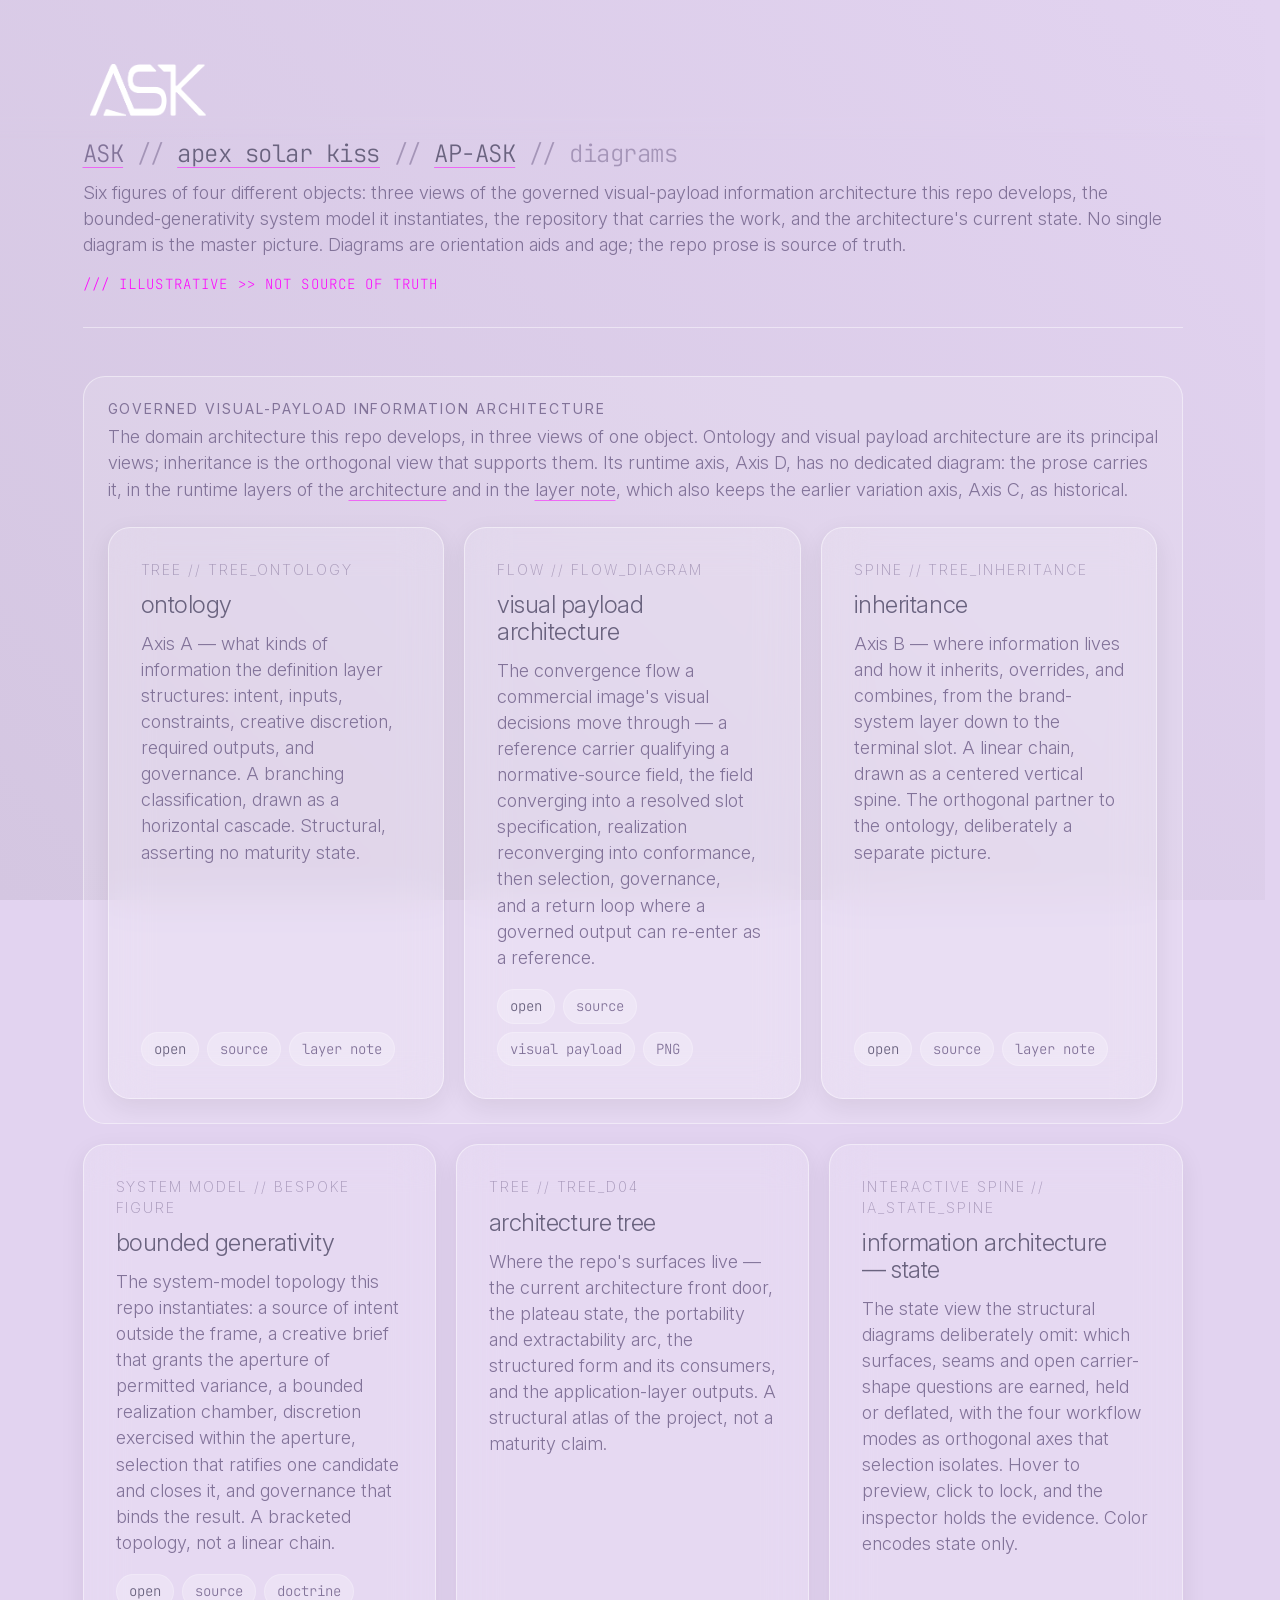
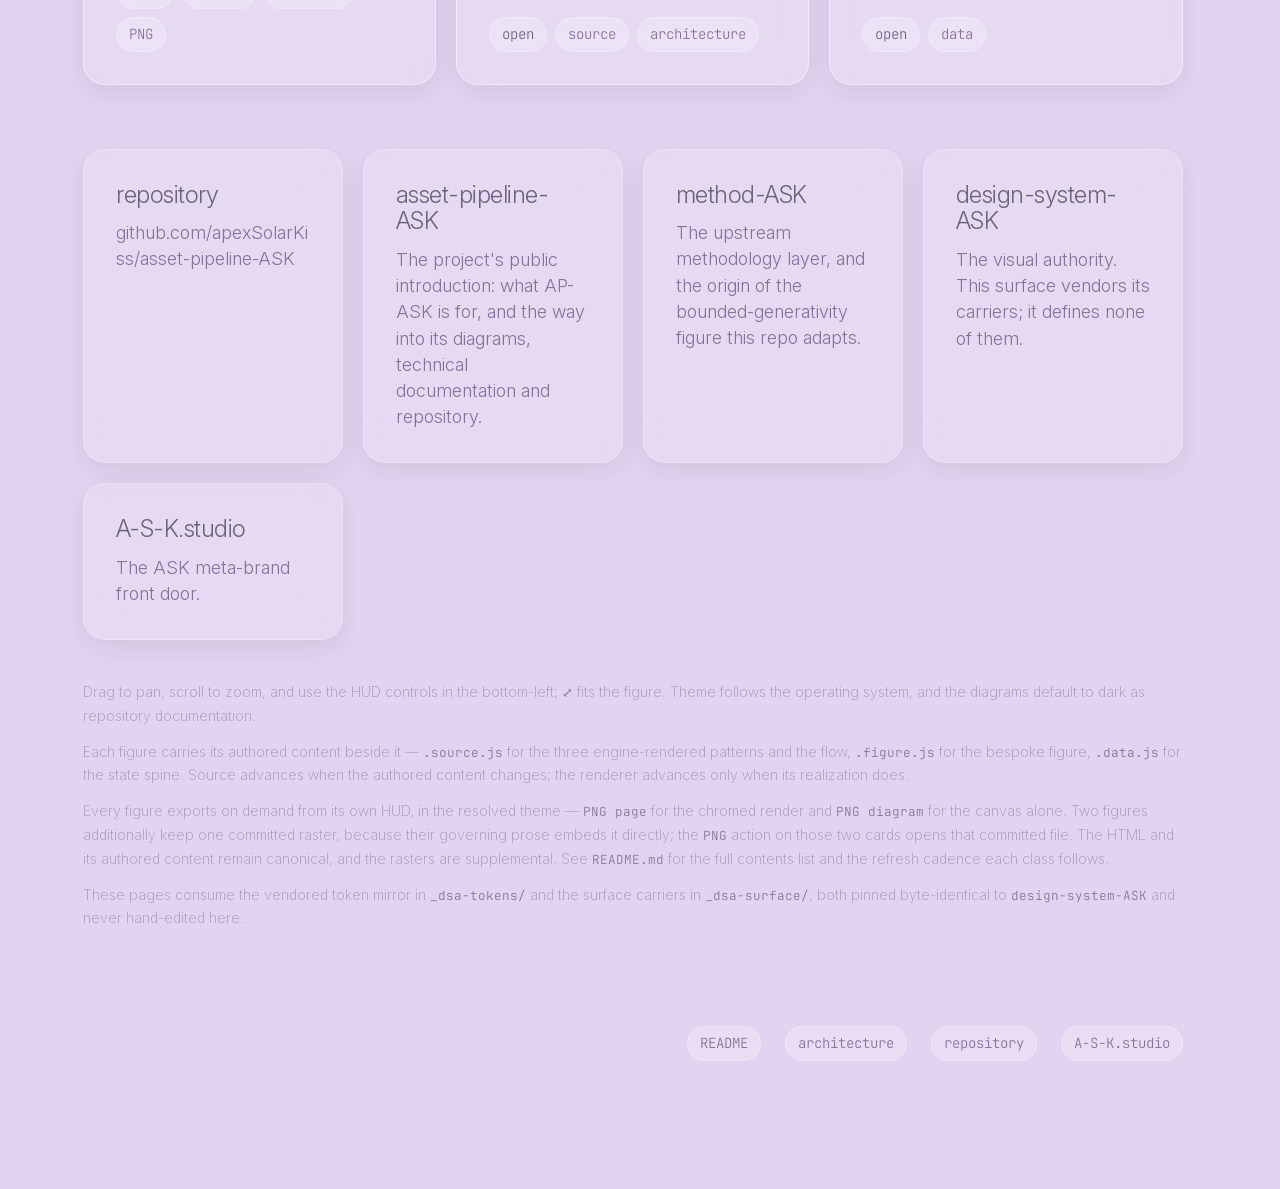
==== commit b85ee7eb: "fix(read): give every generated page and front door a canonical address and a link preview Only the " ====
--- a/docs/diagrams/index.html
+++ b/docs/diagrams/index.html
@@ -6,6 +6,22 @@
 <title>asset-pipeline-ASK // diagrams</title>
 <meta name="description" content="asset-pipeline-ASK // six illustrative figures of four objects — three views of the governed visual-payload information architecture (ontology, visual payload architecture, inheritance), the bounded-generativity system model, the repo architecture tree, and the interactive architecture-state spine.">
 <meta name="color-scheme" content="light dark">
+<link rel="canonical" href="https://asset-pipeline.a-s-k.studio/diagrams/">
+<meta property="og:site_name" content="AP-ASK">
+<meta property="og:title" content="asset-pipeline-ASK // diagrams">
+<meta property="og:description" content="asset-pipeline-ASK // six illustrative figures of four objects — three views of the governed visual-payload information architecture (ontology, visual payload architecture, inheritance), the bounded-generativity system model, the repo architecture tree, and the interactive architecture-state spine.">
+<meta property="og:type" content="website">
+<meta property="og:url" content="https://asset-pipeline.a-s-k.studio/diagrams/">
+<meta property="og:image" content="https://asset-pipeline.a-s-k.studio/og-image.png">
+<meta property="og:image:type" content="image/png">
+<meta property="og:image:width" content="1200">
+<meta property="og:image:height" content="630">
+<meta property="og:image:alt" content="ASK wordmark on lavender background">
+<meta name="twitter:card" content="summary_large_image">
+<meta name="twitter:title" content="asset-pipeline-ASK // diagrams">
+<meta name="twitter:description" content="asset-pipeline-ASK // six illustrative figures of four objects — three views of the governed visual-payload information architecture (ontology, visual payload architecture, inheritance), the bounded-generativity system model, the repo architecture tree, and the interactive architecture-state spine.">
+<meta name="twitter:image" content="https://asset-pipeline.a-s-k.studio/og-image.png">
+<meta name="twitter:image:alt" content="ASK wordmark on lavender background">
 <link rel="icon" type="image/svg+xml" href="/favicon.svg">
 <link rel="icon" type="image/png" sizes="32x32" href="/favicon-32.png">
 <link rel="apple-touch-icon" href="/apple-touch-icon.png">
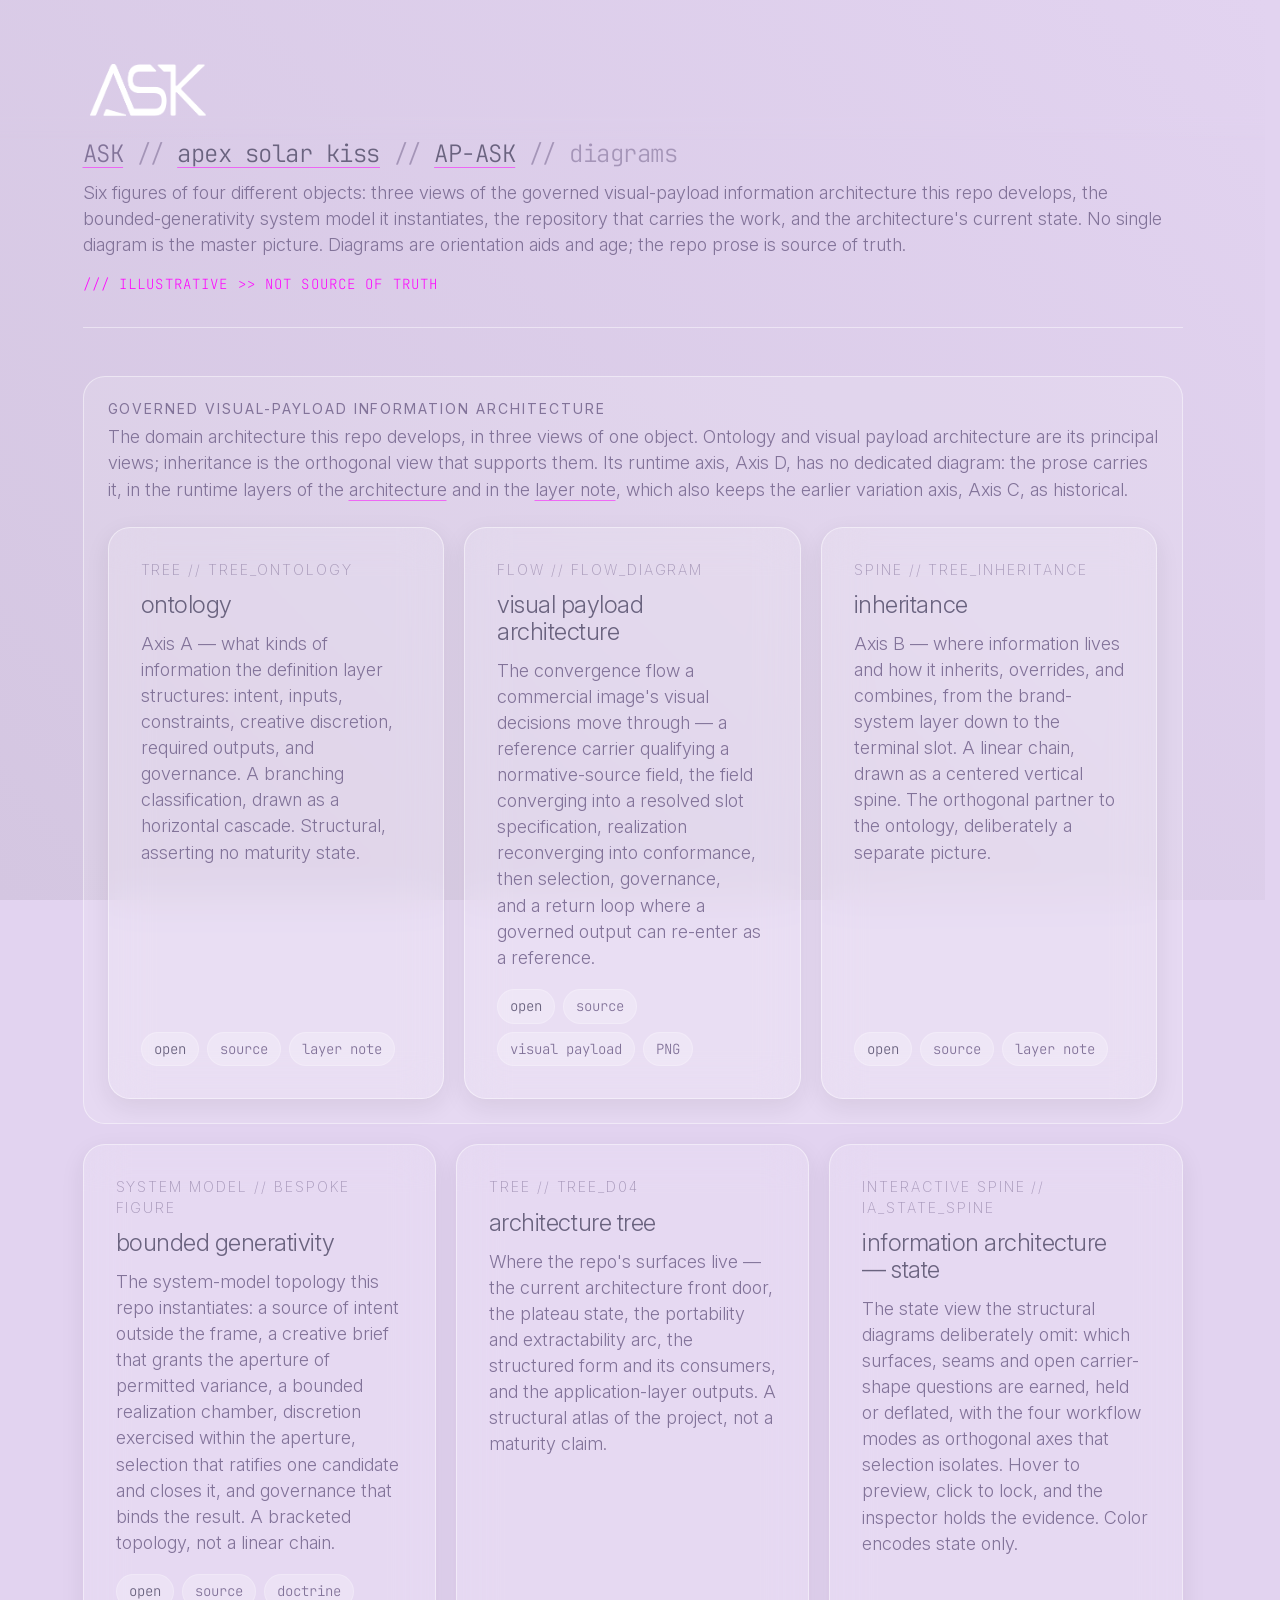
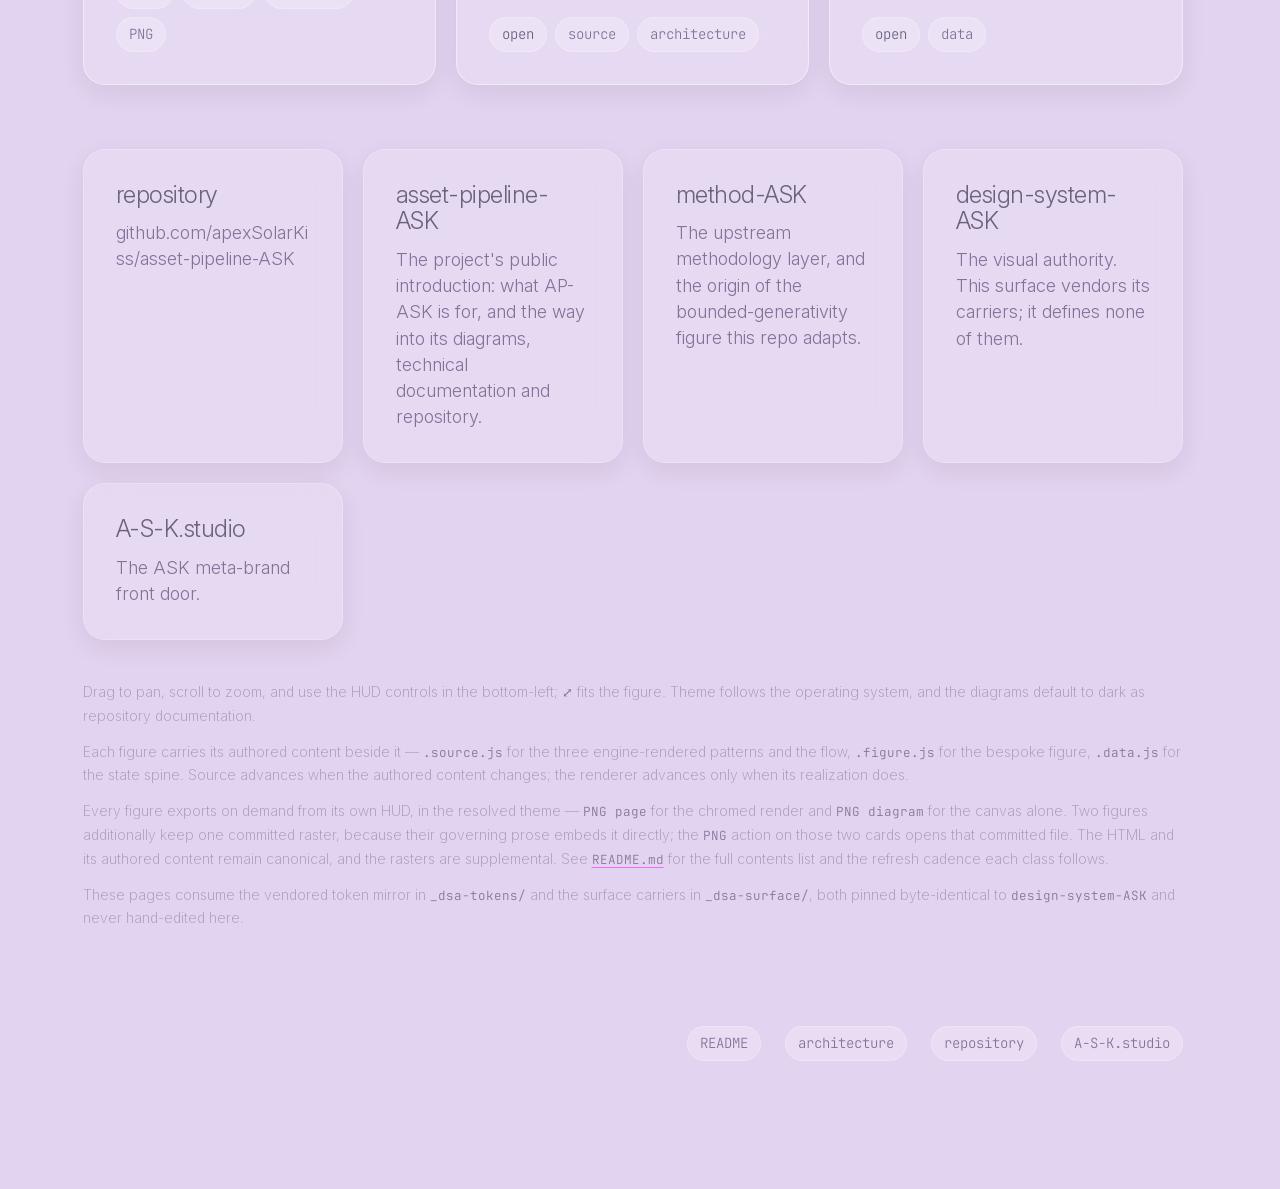
==== commit 3975c8e2: "docs: link the named documents across the reading sources and the diagram front door (PRG-026 U4) Fr" ====
--- a/docs/diagrams/index.html
+++ b/docs/diagrams/index.html
@@ -305,7 +305,7 @@
   <div class="page-note">
     <p>Drag to pan, scroll to zoom, and use the HUD controls in the bottom-left; <code>⤢</code> fits the figure. Theme follows the operating system, and the diagrams default to dark as repository documentation.</p>
     <p>Each figure carries its authored content beside it — <code>.source.js</code> for the three engine-rendered patterns and the flow, <code>.figure.js</code> for the bespoke figure, <code>.data.js</code> for the state spine. Source advances when the authored content changes; the renderer advances only when its realization does.</p>
-    <p>Every figure exports on demand from its own HUD, in the resolved theme — <code>PNG page</code> for the chromed render and <code>PNG diagram</code> for the canvas alone. Two figures additionally keep one committed raster, because their governing prose embeds it directly; the <code>PNG</code> action on those two cards opens that committed file. The HTML and its authored content remain canonical, and the rasters are supplemental. See <code>README.md</code> for the full contents list and the refresh cadence each class follows.</p>
+    <p>Every figure exports on demand from its own HUD, in the resolved theme — <code>PNG page</code> for the chromed render and <code>PNG diagram</code> for the canvas alone. Two figures additionally keep one committed raster, because their governing prose embeds it directly; the <code>PNG</code> action on those two cards opens that committed file. The HTML and its authored content remain canonical, and the rasters are supplemental. See <a class="surface-text-link" href="README.md"><code>README.md</code></a> for the full contents list and the refresh cadence each class follows.</p>
     <p>These pages consume the vendored token mirror in <code>_dsa-tokens/</code> and the surface carriers in <code>_dsa-surface/</code>, both pinned byte-identical to <code>design-system-ASK</code> and never hand-edited here.</p>
   </div>
 
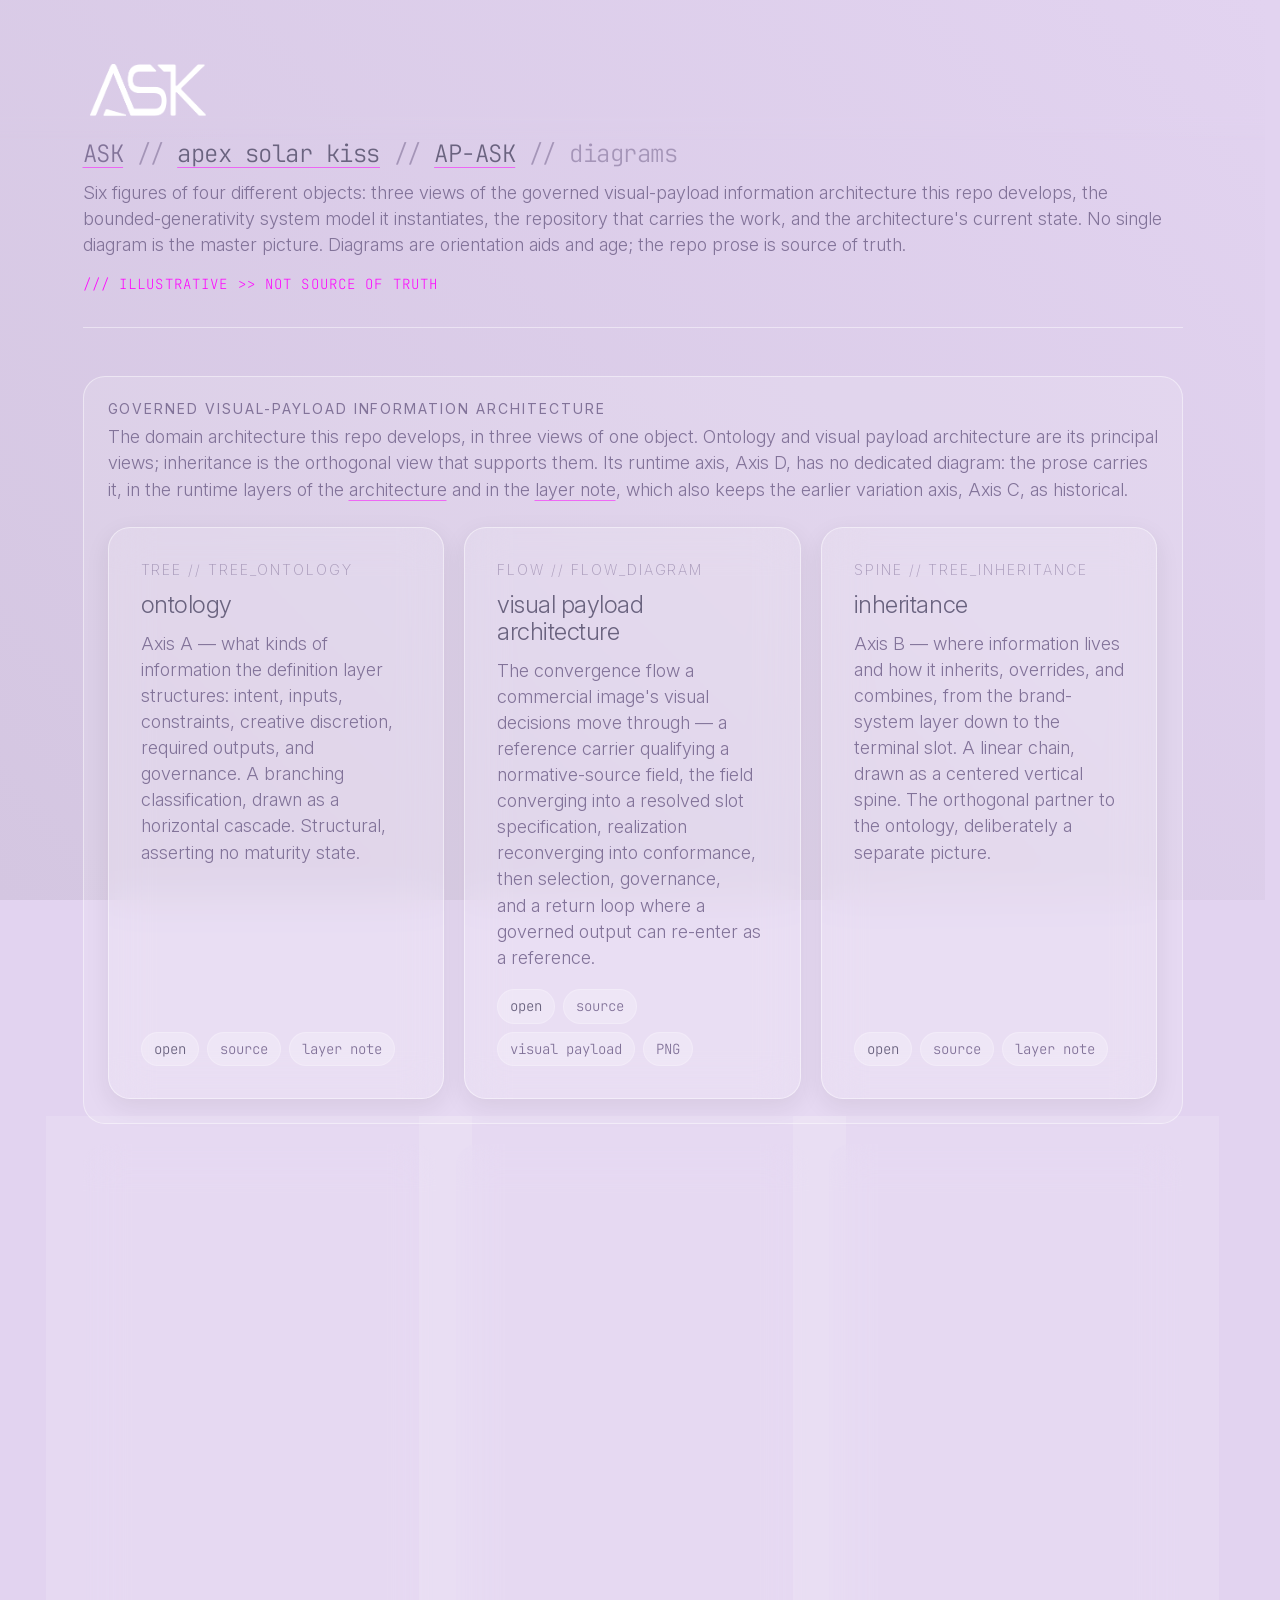
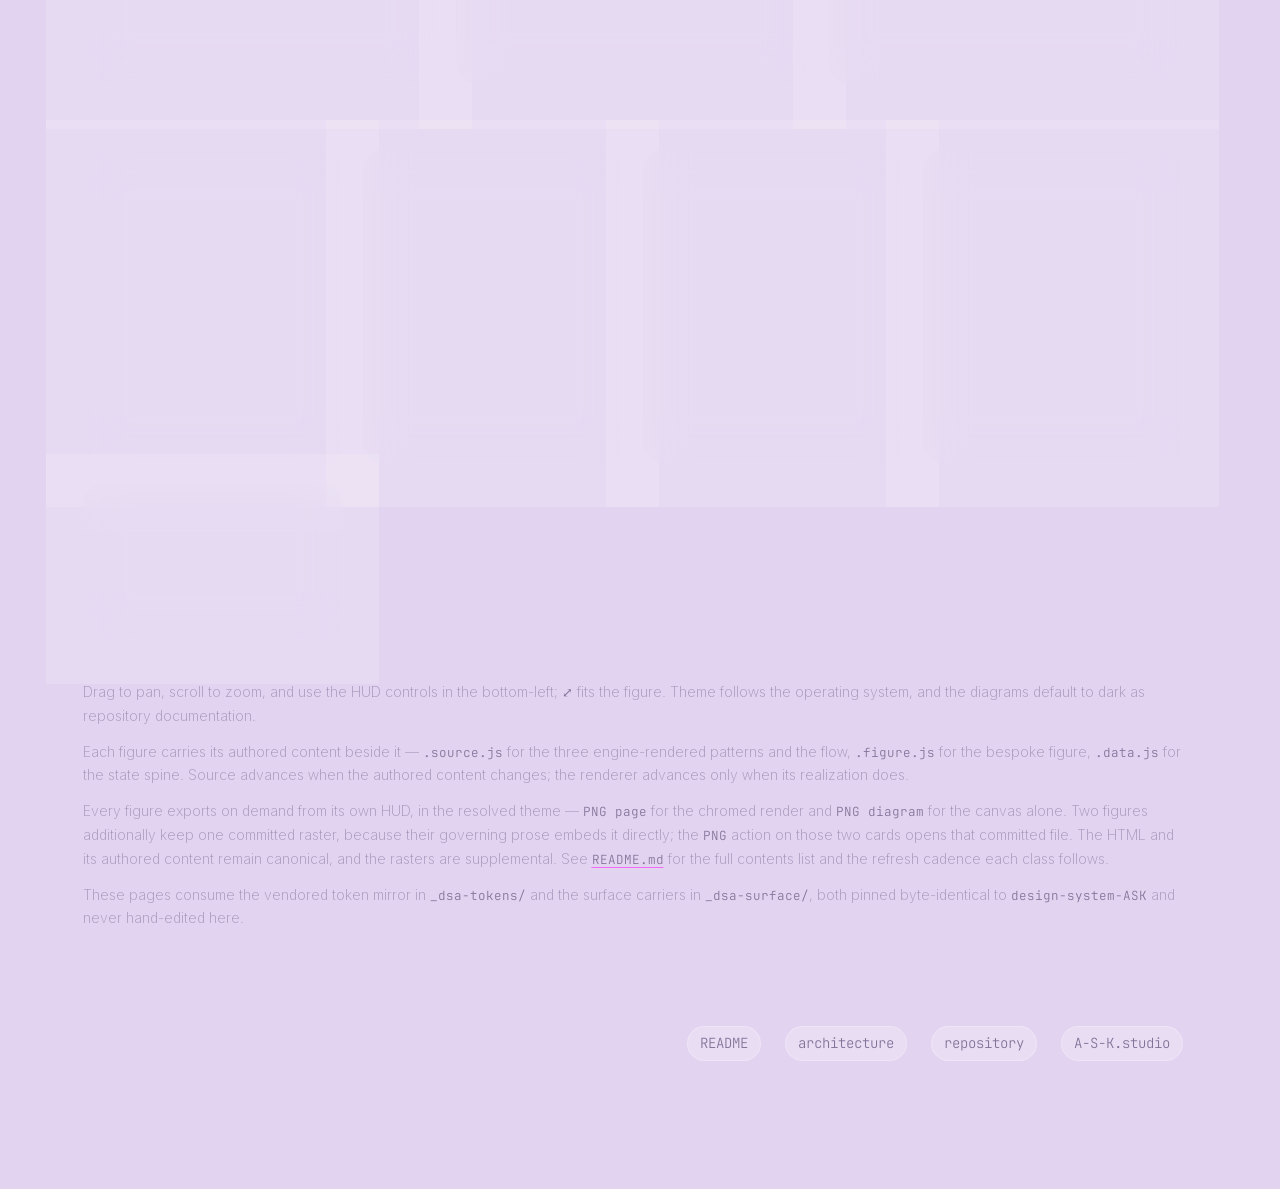
==== commit c24dc4fc: "docs(site): carry the AP-ASK wordmark on the link-preview card The site's social-preview context is " ====
--- a/docs/diagrams/index.html
+++ b/docs/diagrams/index.html
@@ -16,12 +16,12 @@
 <meta property="og:image:type" content="image/png">
 <meta property="og:image:width" content="1200">
 <meta property="og:image:height" content="630">
-<meta property="og:image:alt" content="ASK wordmark on lavender background">
+<meta property="og:image:alt" content="AP-ASK wordmark on lavender background">
 <meta name="twitter:card" content="summary_large_image">
 <meta name="twitter:title" content="asset-pipeline-ASK // diagrams">
 <meta name="twitter:description" content="asset-pipeline-ASK // six illustrative figures of four objects — three views of the governed visual-payload information architecture (ontology, visual payload architecture, inheritance), the bounded-generativity system model, the repo architecture tree, and the interactive architecture-state spine.">
 <meta name="twitter:image" content="https://asset-pipeline.a-s-k.studio/og-image.png">
-<meta name="twitter:image:alt" content="ASK wordmark on lavender background">
+<meta name="twitter:image:alt" content="AP-ASK wordmark on lavender background">
 <link rel="icon" type="image/svg+xml" href="/favicon.svg">
 <link rel="icon" type="image/png" sizes="32x32" href="/favicon-32.png">
 <link rel="apple-touch-icon" href="/apple-touch-icon.png">
@@ -54,9 +54,10 @@
      ASK-assigned Tier-3 value in the shell's mark slot. The six figures it
      indexes remain Tier 1 + Tier 2 only — the assignment does not propagate
      into them, does not make asset-pipeline-ASK ASK-the-entity, and does not
-     come from surface-shell, which ships a slot and no mark. Any future
-     independent asset-pipeline-ASK brand is a separate identity migration.
-     See README.md.
+     come from surface-shell, which ships a slot and no mark. The page's
+     link-preview card carries the AP-ASK wordmark under a separate
+     assignment, which does not replace this one; changing either is a
+     separate identity decision. See README.md.
 
      GROUPED BY OBJECT, NOT BY FORM. The six figures represent four different
      objects, and the page orders them by the object each one represents. The
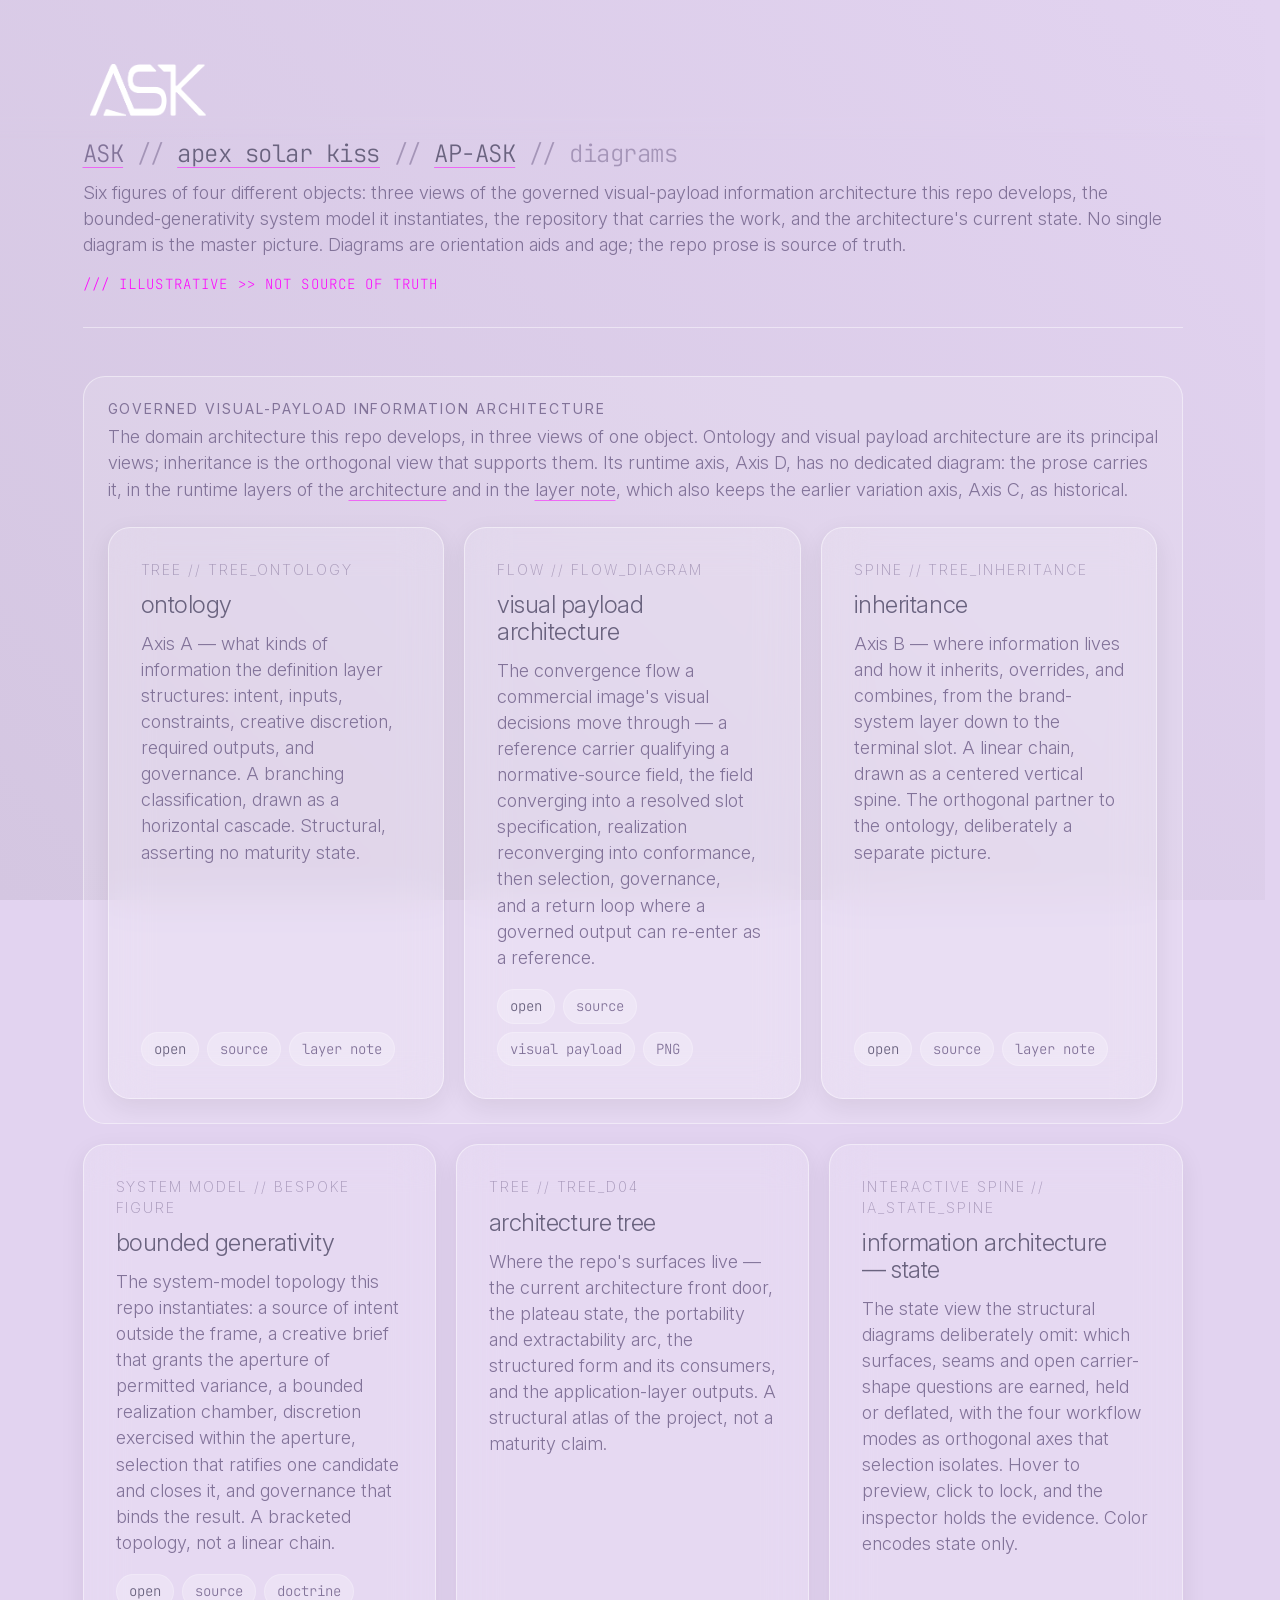
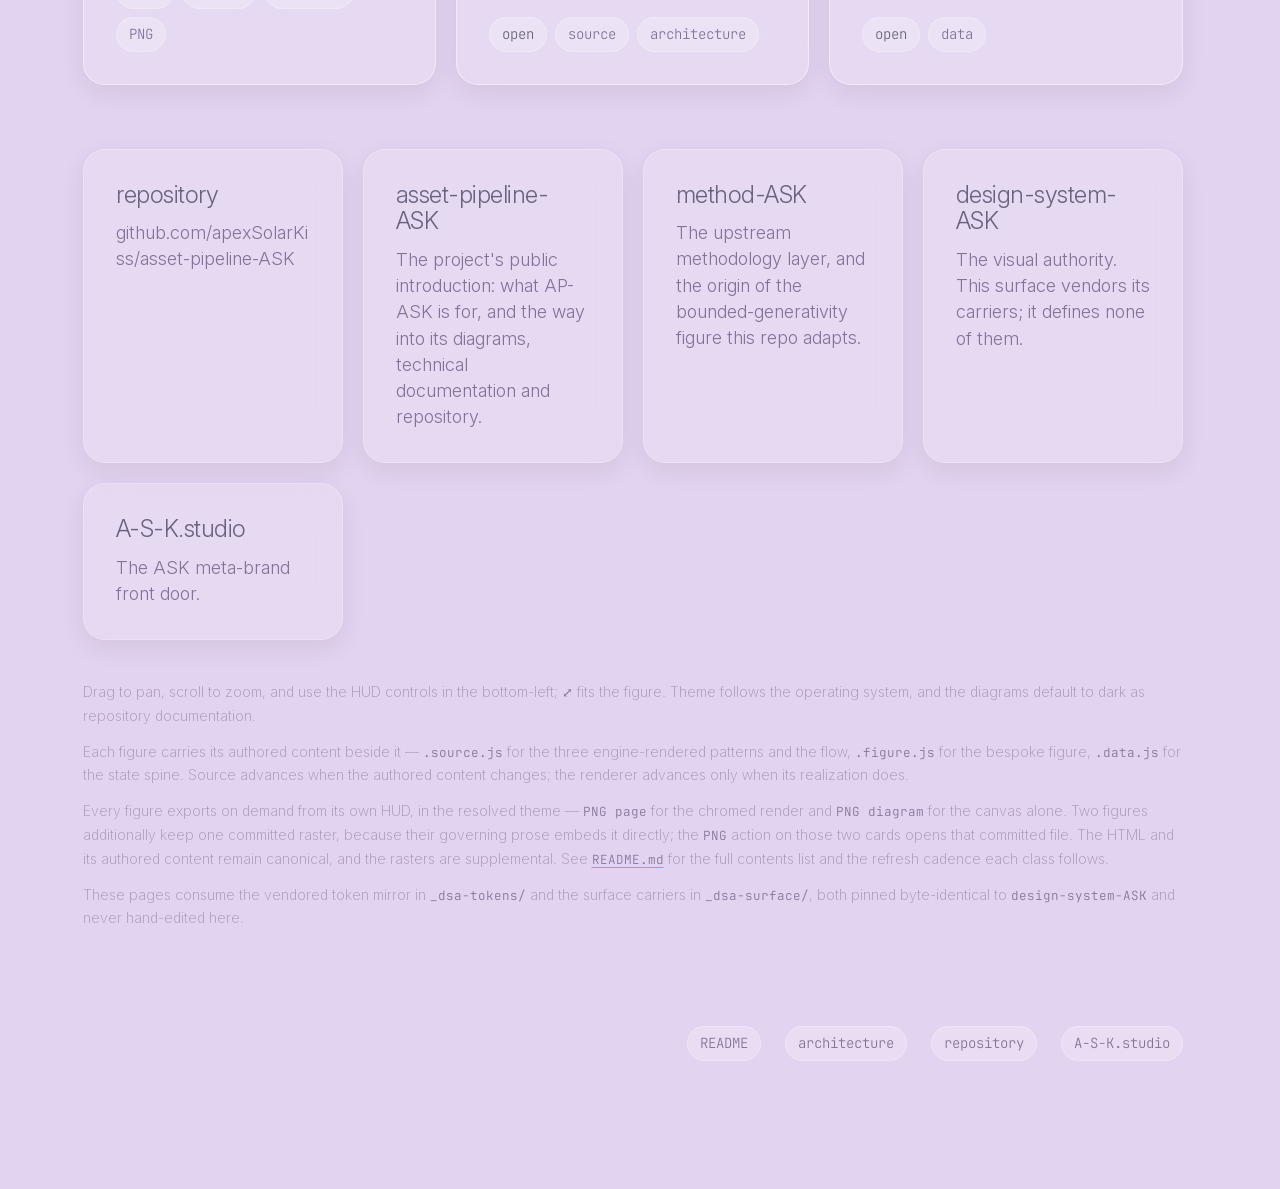
==== commit 616e1d93: "feat: reach design-system-ASK and design from every menu; re-sync the document register from design-" ====
--- a/docs/diagrams/index.html
+++ b/docs/diagrams/index.html
@@ -333,7 +333,9 @@
        not restated as an "overview" child, because two rows reaching one
        destination is the defect this IA removes. The repository is a utility
        destination and sits in the utility row, not in the ancestry; so do the
-       documents, this page's peer, in a build-only fragment. -->
+       documents, this page's peer, in a build-only fragment, and
+       design-system-ASK and design, AP-ASK's peers under apex solar kiss, as
+       off-path links. -->
   <template class="surface-nav-source">
     <ul class="surface-nav-local">
       <li data-surface-nav-current>
@@ -351,6 +353,8 @@
       <template data-read-build>
       <a class="surface-action surface-action--secondary" href="../read/index.html">documents</a>
       </template>
+      <a class="surface-action surface-action--secondary" href="https://design-system.a-s-k.studio/">design-system-ASK</a>
+      <a class="surface-action surface-action--secondary" href="https://a-s-k.studio/apex-solar-kiss/design">design</a>
       <a class="surface-action surface-action--secondary" href="https://github.com/apexSolarKiss/asset-pipeline-ASK" target="_blank" rel="noopener">repository</a>
     </p>
   </template>
--- a/docs/diagrams/_dsa-surface/surface-shell.css
+++ b/docs/diagrams/_dsa-surface/surface-shell.css
@@ -218,6 +218,86 @@
 :root[data-theme="dark"] .surface-mark-dark { display: block; }
 .theme-dark .surface-mark-light { display: none; }
 .theme-dark .surface-mark-dark { display: block; }
+
+/* ---------- Expanded identity — OPTIONAL ----------
+   For an identity whose symbol and wordmark are separate things, and whose
+   symbol must sometimes stand alone. The mark opts in with
+   data-surface-identity="expanded" and supplies its two parts as children:
+   .surface-identity-symbol and .surface-identity-wordmark, each holding its own
+   correctly bounded artwork, with the same light/dark pairing as any mark.
+
+   The page opens on the full lockup, at the width of the content column. Where
+   the surface adopts navigation, the symbol alone becomes the control: on
+   desktop it moves into the persistent mark's place, changing size, as the
+   wordmark leaves with the page, and on a phone the seated control carries the
+   symbol alone.
+   A single-mark surface is unaffected by everything here.
+
+   THE COMPOSITION IS THE CONSUMER'S, the layout is the shell's. The consumer
+   declares, from its own source lockup, the lockup's aspect ratio and each
+   part's box within it, as percentages of the lockup's width and height. The
+   shell scales that composition to the column, so it keeps its proportions at
+   every width, and never infers which part of the artwork is the symbol.
+
+     --surface-identity-ratio                   the lockup's width / height
+     --surface-identity-symbol-x, -y, -w, -h    the symbol's box, in %
+     --surface-identity-wordmark-x, -y, -w, -h  the wordmark's box, in %
+
+   They are inherited, so the consumer declares them once, on .surface, and
+   they reach both the authored link and the element the runtime puts in its
+   place. Without them the lockup has no size, so an undeclared composition
+   draws nothing and shows at once, rather than the shell inventing one. With
+   navigation the runtime goes further: an undeclared composition is withdrawn,
+   and the symbol stands in the slot as a single mark. */
+.surface-mark[data-surface-identity="expanded"],
+.surface[data-surface-identity="expanded"] .surface-identity {
+  position: relative;
+  display: block;
+  width: 100%;
+  aspect-ratio: var(--surface-identity-ratio, auto);
+  margin-bottom: var(--space-5);
+}
+.surface-mark[data-surface-identity="expanded"] > .surface-identity-symbol,
+.surface[data-surface-identity="expanded"] .surface-identity > .surface-identity-symbol {
+  position: absolute;
+  left: var(--surface-identity-symbol-x, 0);
+  top: var(--surface-identity-symbol-y, 0);
+  width: var(--surface-identity-symbol-w, 0);
+  height: var(--surface-identity-symbol-h, 0);
+}
+.surface-mark[data-surface-identity="expanded"] > .surface-identity-wordmark,
+.surface[data-surface-identity="expanded"] .surface-identity > .surface-identity-wordmark {
+  position: absolute;
+  left: var(--surface-identity-wordmark-x, 0);
+  top: var(--surface-identity-wordmark-y, 0);
+  width: var(--surface-identity-wordmark-w, 0);
+  height: var(--surface-identity-wordmark-h, 0);
+}
+/* Width and height only: display stays with the light/dark pairing above. */
+.surface-identity-symbol > img,
+.surface-identity-symbol > svg,
+.surface-identity-wordmark > img,
+.surface-identity-wordmark > svg {
+  width: 100%;
+  height: 100%;
+  vertical-align: top;
+}
+/* The control fills the symbol's slot wherever it is in flow, and its
+   artwork fills the control, as it fills the slot without JavaScript. */
+.surface[data-surface-identity="expanded"] .surface-identity-symbol > button.surface-mark {
+  width: 100%;
+  height: 100%;
+  margin: 0;
+}
+.surface[data-surface-identity="expanded"] .surface-identity-symbol > button.surface-mark > * {
+  width: 100%;
+  height: 100%;
+}
+/* Withdrawn (no declared composition): the symbol is a single mark in the
+   slot, and the wordmark is not shown. */
+.surface:not([data-surface-identity="expanded"]) .surface-identity > .surface-identity-wordmark {
+  display: none;
+}
 
 /* ---------- Identity ---------- */
 /* The structural identity line, on the STRUCTURAL-LOCATOR role: mono, Body
@@ -458,6 +538,33 @@
   .surface-badge::before { content: "/// " / ""; }
 }
 
+/* ---------- The structural title, visually hidden — OPTIONAL ----------
+   For a brand-led opening whose identity already shows the surface's name, so
+   a visible title would repeat it: an expanded identity's wordmark, for one.
+   The plain title opts in with data-surface-title="visually-hidden". It stays
+   the document's h1 and the source of the panel's current row, in the
+   accessibility tree, and gives up its box, so the header's next item follows
+   the identity directly.
+
+   Only the PLAIN form, and only while it holds nothing focusable: a breadcrumb
+   title is a child of its landmark, not of .surface-head-main, and a hidden
+   link would take focus where nothing is drawn. A browser without :has() drops
+   the rule, and the title simply stays visible. */
+.surface-head-main > .surface-title[data-surface-title="visually-hidden"]:not(:has(a[href], button, input, select, textarea, [tabindex])) {
+  position: absolute;
+  width: 1px;
+  height: 1px;
+  margin: -1px;
+  padding: 0;
+  border: 0;
+  overflow: hidden;
+  clip-path: inset(50%);
+  white-space: nowrap;
+}
+.surface-head-main > .surface-title[data-surface-title="visually-hidden"]:not(:has(a[href], button, input, select, textarea, [tabindex])) + :is(.surface-lede, .surface-badge) {
+  margin-top: 0;
+}
+
 .surface-rule {
   border: 0;
   border-top: 1px solid var(--line-1);
@@ -802,6 +909,87 @@
 :root[data-surface-nav-short] { scroll-padding-bottom: 0; }
 :root[data-surface-nav-short] .surface-nav-seat,
 :root[data-surface-nav-short] .surface-nav-fade { display: none; }
+
+/* ---------- Expanded identity, with navigation ----------
+   THE COMPACT SIZE is the consumer's to declare, in px, on .surface:
+
+     --surface-identity-compact-height      the compact symbol's height, in both
+                                            placements; its width follows from
+                                            the artwork's aspect
+     --surface-identity-compact-max-inline  optional: a cap on that width, which
+                                            then sets the height instead
+
+   Undeclared, the shell's FOOTPRINT applies: the symbol alone is fitted, aspect
+   preserved, inside the slot's 116px width and a 52px block, about the box
+   this repository's own mark fills in the slot, so a symbol-only control has a
+   single-mark surface's block height and placement.
+
+   Every clearance follows the compact box the runtime measures, never a
+   constant: the desktop band behind the control, the phone's seated unit, the
+   terminal reserve and the scroll padding all key to its height, written as
+   --surface-nav-mark-block. The runtime writes the box itself onto the seated
+   control as --surface-identity-compact-w and -h. */
+:root[data-surface-nav="ready"] {
+  --surface-identity-compact-inline: 116px;
+  --surface-identity-compact-block: 52px;
+
+  /* Written by the runtime from measured boxes onto the element that uses each
+     one; these are only the values before its first measurement. */
+  --surface-identity-top: var(--space-8);   /* the desktop control's box */
+  --surface-identity-left: var(--space-6);
+  --surface-identity-w: 52px;
+  --surface-identity-h: 52px;
+  --surface-identity-r: 0;                  /* size-change progress 0..1, on the fade */
+  --surface-identity-compact-w: 52px;       /* the compact box, on the seat */
+  --surface-identity-compact-h: 52px;
+  --surface-identity-compact-top: calc(var(--space-8) - 24px);   /* the settled top, on the root */
+}
+/* With an expanded identity the band behind the persistent control is shown
+   only once the symbol is compact (its opacity is the size change's progress,
+   below), and the compact symbol always sits at the settled top. So the opaque zone ends
+   at the compact symbol's own bottom edge, rather than at a resting position
+   this control never takes; a consumer's fragment landing that clears the band
+   clears the control too. */
+:root[data-surface-nav="ready"][data-surface-identity="expanded"] {
+  --surface-nav-top-depth: calc(var(--surface-identity-compact-top) + var(--surface-nav-mark-block));
+}
+
+/* Desktop. The symbol is ONE fixed control whose box the runtime sets each
+   frame, so it is the same element, and the same trigger, from the full
+   lockup to the compact mark. Its box is its drawn size, never a transform of
+   a larger one, so the focus ring and the press feedback are the single
+   mark's at every size. Nothing here transitions, because the movement is the
+   scroll itself. The lockup stays in flow, so the header needs none of the
+   single mark's reserved padding. */
+:root[data-surface-nav-mode="desktop"] .surface[data-surface-identity="expanded"][data-surface-nav="ready"] .surface-identity .surface-mark {
+  position: fixed;
+  top: var(--surface-identity-top);
+  left: var(--surface-identity-left);
+  width: var(--surface-identity-w);
+  height: var(--surface-identity-h);
+  margin: 0;
+  z-index: 40;
+}
+:root[data-surface-nav-mode="desktop"] .surface[data-surface-identity="expanded"][data-surface-nav="ready"] .surface-head {
+  padding-top: 0;
+}
+/* The fade behind the persistent mark arrives with the compact mark. At the top
+   of the page it would cover the lockup, so it takes the size change's progress
+   as its opacity, and its hit shield engages only once the mark is compact. */
+:root[data-surface-nav-mode="desktop"][data-surface-identity="expanded"] .surface-nav-fade {
+  opacity: var(--surface-identity-r);
+}
+:root[data-surface-nav-mode="desktop"][data-surface-identity="expanded"]:not([data-surface-identity-compact]) .surface-nav-fade::before {
+  pointer-events: none;
+}
+
+/* Mobile. The opening control is the symbol in its slot, in flow; the seated
+   control is the symbol alone at the compact size, which may be larger than
+   the opening symbol on a narrow phone: the seat is its own element. */
+:root[data-surface-nav-mode="mobile"] .surface-nav-trigger[data-surface-identity-compact] {
+  width: var(--surface-identity-compact-w);
+  height: var(--surface-identity-compact-h);
+}
 
 /* ---------- The panel ----------
    A native <dialog> opened with showModal(), so the background leaves the
